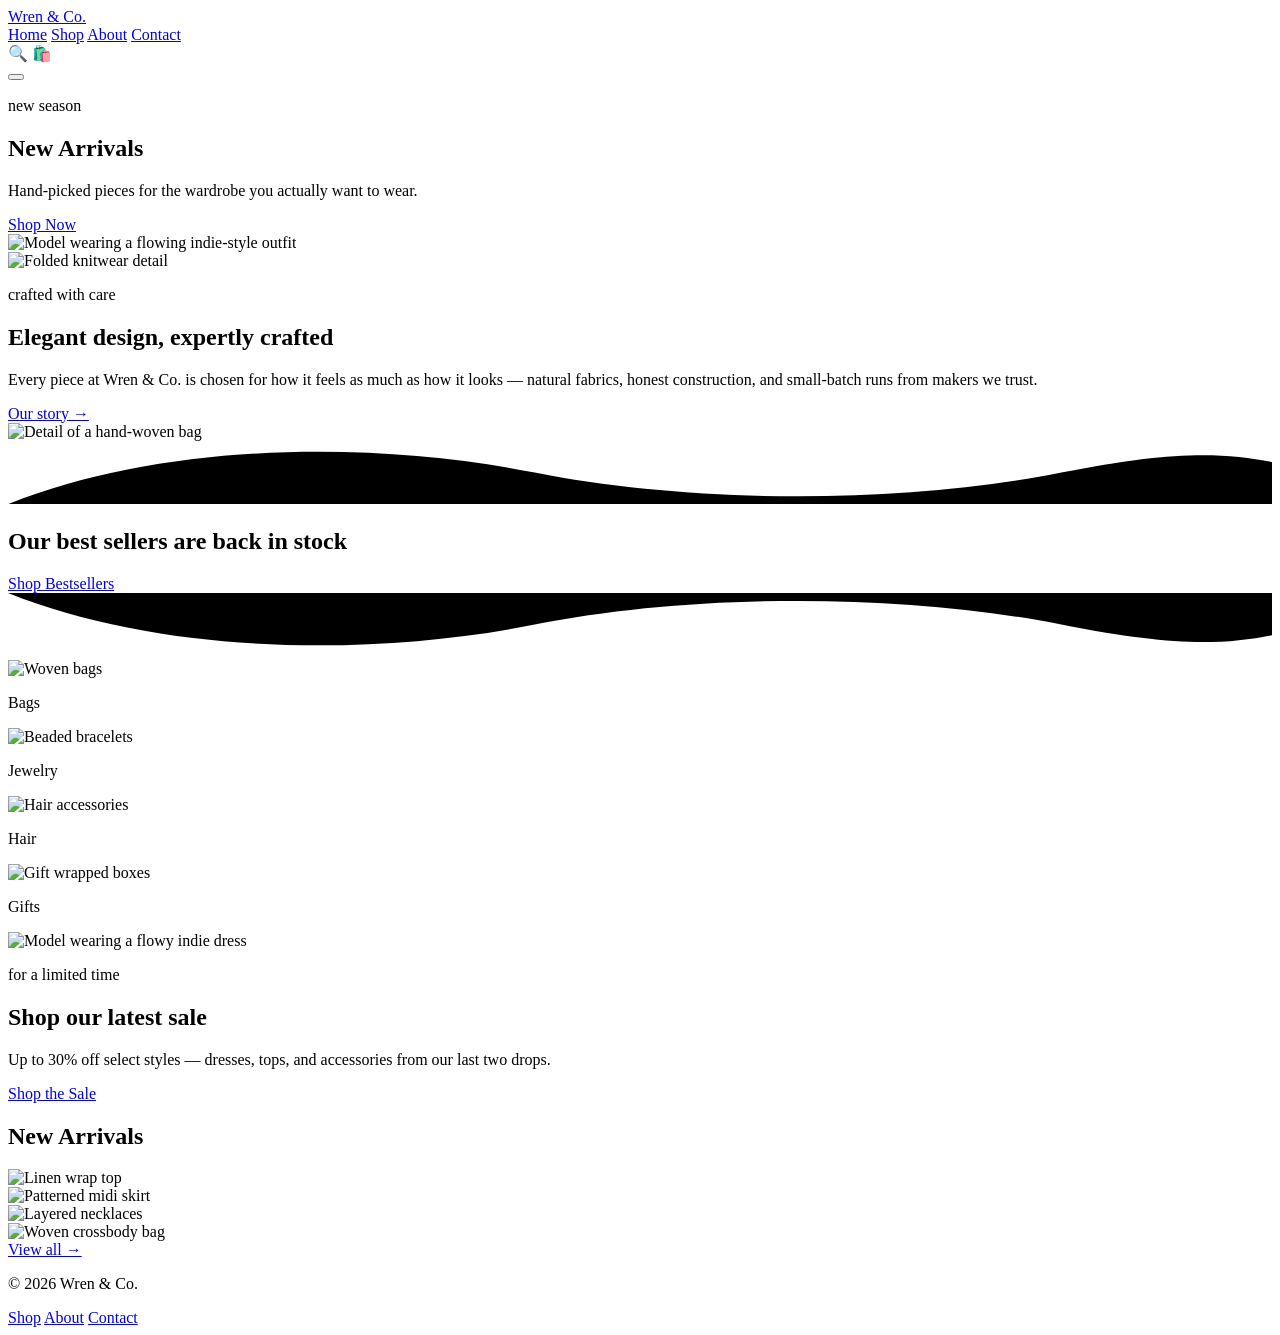
==== index.html @ 14a4e634 "Add initial index.html for Wren & Co. website Initial commit of the index.html file for the Wren & C" ====
<!DOCTYPE html>
<html lang="en">
<head>
<meta charset="UTF-8">
<meta name="viewport" content="width=device-width, initial-scale=1.0">
<title>Wren &amp; Co. — Indie Fashion Boutique</title>
<link rel="preconnect" href="https://fonts.googleapis.com">
<link rel="preconnect" href="https://fonts.gstatic.com" crossorigin>
<link href="https://fonts.googleapis.com/css2?family=Cormorant+Garamond:ital,wght@0,500;0,600;1,500&family=Poppins:wght@400;500;600;700&family=Caveat:wght@500;600&display=swap" rel="stylesheet">
<link rel="stylesheet" href="style.css">
</head>
<body>

<!-- ============ NAV ============ -->
<header class="site-nav">
  <div class="nav-inner">
    <a href="index.html" class="nav-logo">Wren &amp; Co.</a>
    <nav class="nav-links" id="navLinks">
      <a href="index.html" class="is-current">Home</a>
      <a href="shop.html">Shop</a>
      <a href="about.html">About</a>
      <a href="contact.html">Contact</a>
    </nav>
    <div class="nav-icons">
      <span aria-hidden="true">🔍</span>
      <span aria-hidden="true">🛍️</span>
    </div>
    <button class="nav-toggle" id="navToggle" aria-label="Toggle menu" aria-expanded="false">
      <span></span><span></span><span></span>
    </button>
  </div>
</header>

<!-- ============ HERO ============ -->
<section class="hero" id="top">
  <div class="hero-text">
    <p class="script-tag">new season</p>
    <h1>New Arrivals</h1>
    <p class="hero-sub">Hand-picked pieces for the wardrobe you actually want to wear.</p>
    <a href="shop.html" class="btn btn-primary">Shop Now</a>
  </div>
  <div class="hero-photo">
    <img src="https://images.unsplash.com/photo-1490481651871-ab68de25d43d?w=700&q=80" alt="Model wearing a flowing indie-style outfit">
  </div>
</section>

<!-- ============ FEATURE TEXT ============ -->
<section class="feature-text">
  <div class="feature-photo feature-photo-left">
    <img src="https://images.unsplash.com/photo-1445205170230-053b83016050?w=350&q=80" alt="Folded knitwear detail">
  </div>
  <div class="feature-copy">
    <p class="script-tag">crafted with care</p>
    <h2>Elegant design, expertly crafted</h2>
    <p>Every piece at Wren &amp; Co. is chosen for how it feels as much as how it looks — natural fabrics, honest construction, and small-batch runs from makers we trust.</p>
    <a href="about.html" class="link-underline">Our story →</a>
  </div>
  <div class="feature-photo feature-photo-right">
    <img src="https://images.unsplash.com/photo-1483985988355-763728e1935b?w=350&q=80" alt="Detail of a hand-woven bag">
  </div>
</section>

<!-- ============ WAVY BANNER ============ -->
<section class="wavy-banner">
  <svg class="wave wave-top" viewBox="0 0 1200 60" preserveAspectRatio="none" aria-hidden="true">
    <path d="M0,60 C150,0 350,0 500,30 C650,60 850,60 1000,30 C1100,10 1150,10 1200,20 L1200,60 Z" fill="var(--burgundy)"/>
  </svg>
  <div class="wavy-inner">
    <h2>Our best sellers are back in stock</h2>
    <a href="shop.html" class="btn btn-cream">Shop Bestsellers</a>
  </div>
  <svg class="wave wave-bottom" viewBox="0 0 1200 60" preserveAspectRatio="none" aria-hidden="true">
    <path d="M0,0 C150,60 350,60 500,30 C650,0 850,0 1000,30 C1100,50 1150,50 1200,40 L1200,0 Z" fill="var(--burgundy)"/>
  </svg>
</section>

<!-- ============ CATEGORY STRIP ============ -->
<section class="category-strip">
  <div class="category">
    <img src="https://images.unsplash.com/photo-1591561954557-26941169b49e?w=200&q=80" alt="Woven bags">
    <p>Bags</p>
  </div>
  <div class="category">
    <img src="https://images.unsplash.com/photo-1611591437281-460bfbe1220a?w=200&q=80" alt="Beaded bracelets">
    <p>Jewelry</p>
  </div>
  <div class="category">
    <img src="https://images.unsplash.com/photo-1522336572468-97b06e8ef143?w=200&q=80" alt="Hair accessories">
    <p>Hair</p>
  </div>
  <div class="category">
    <img src="https://images.unsplash.com/photo-1607344645866-009c320b63e0?w=200&q=80" alt="Gift wrapped boxes">
    <p>Gifts</p>
  </div>
</section>

<!-- ============ SPLIT SALE ============ -->
<section class="split-sale">
  <div class="split-photo">
    <img src="https://images.unsplash.com/photo-1490114538077-0a7f8cb49891?w=600&q=80" alt="Model wearing a flowy indie dress">
  </div>
  <div class="split-copy">
    <p class="script-tag">for a limited time</p>
    <h2>Shop our latest sale</h2>
    <p>Up to 30% off select styles — dresses, tops, and accessories from our last two drops.</p>
    <a href="shop.html" class="btn btn-primary">Shop the Sale</a>
  </div>
</section>

<!-- ============ NEW ARRIVALS TEASER ============ -->
<section class="arrivals-teaser">
  <h2>New Arrivals</h2>
  <div class="arrivals-grid">
    <div class="arrival-item">
      <img src="https://images.unsplash.com/photo-1434389677669-e08b4cac3105?w=400&q=80" alt="Linen wrap top">
    </div>
    <div class="arrival-item">
      <img src="https://images.unsplash.com/photo-1515372039744-b8f02a3ae446?w=400&q=80" alt="Patterned midi skirt">
    </div>
    <div class="arrival-item">
      <img src="https://images.unsplash.com/photo-1503342217505-b0a15ec3261c?w=400&q=80" alt="Layered necklaces">
    </div>
    <div class="arrival-item">
      <img src="https://images.unsplash.com/photo-1591047139829-d91aecb6caea?w=400&q=80" alt="Woven crossbody bag">
    </div>
  </div>
  <a href="shop.html" class="link-underline arrivals-link">View all →</a>
</section>

<!-- ============ FOOTER ============ -->
<footer class="site-footer">
  <div class="footer-bottom">
    <p>© 2026 Wren &amp; Co.</p>
    <div class="footer-links">
      <a href="shop.html">Shop</a>
      <a href="about.html">About</a>
      <a href="contact.html">Contact</a>
    </div>
  </div>
</footer>

<script src="script.js"></script>
</body>
</html>
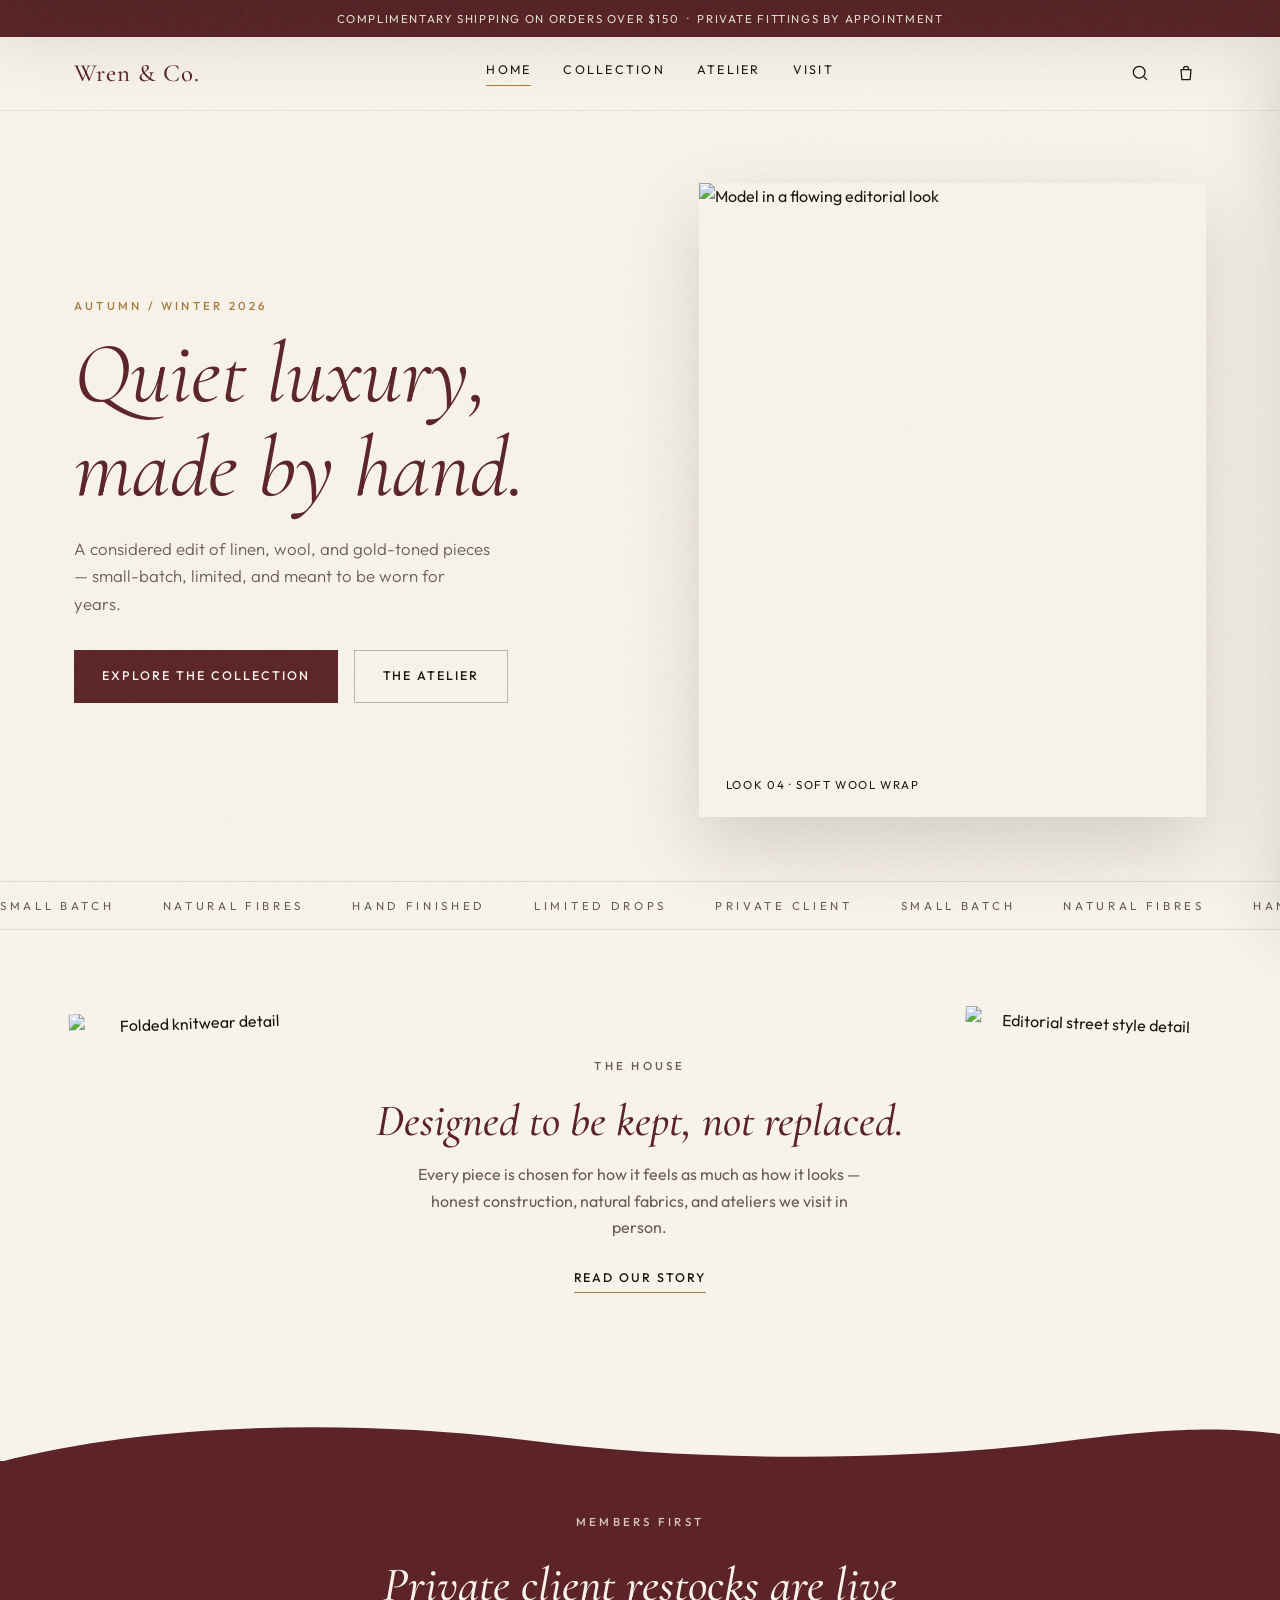
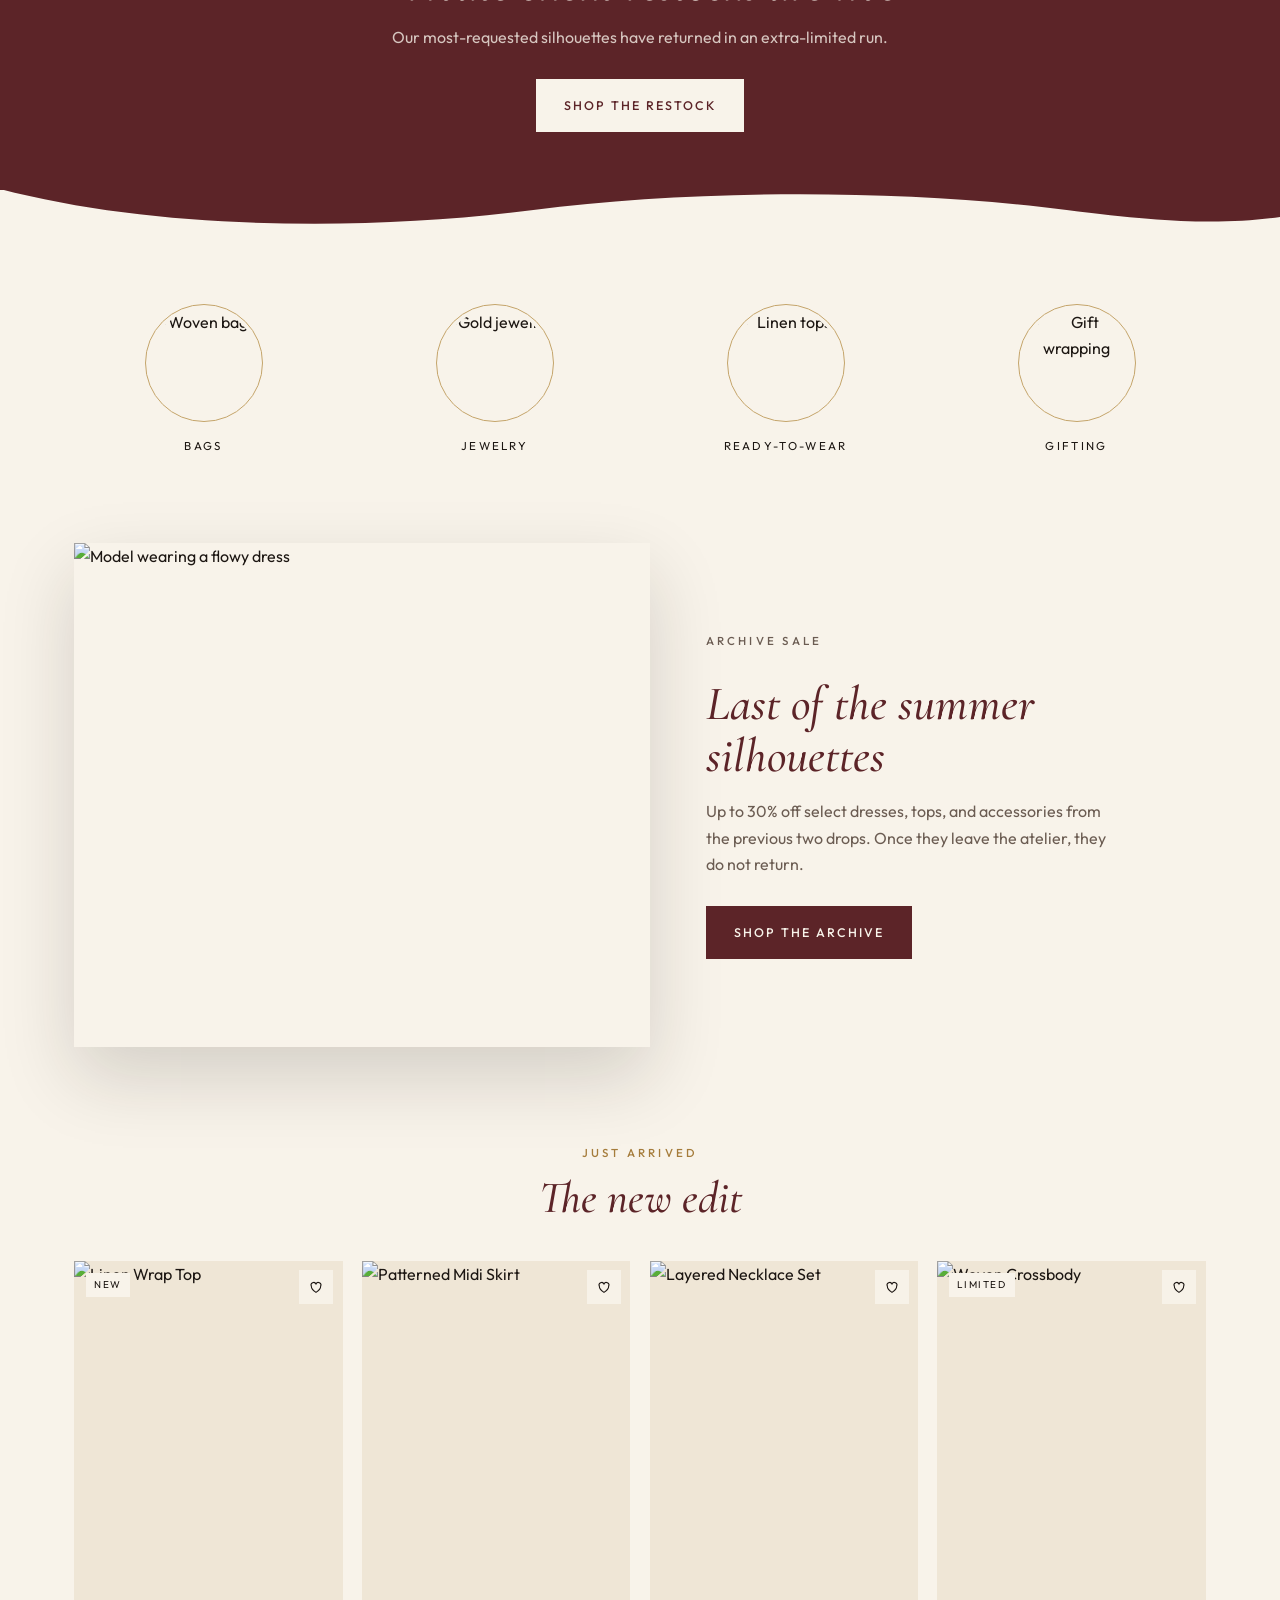
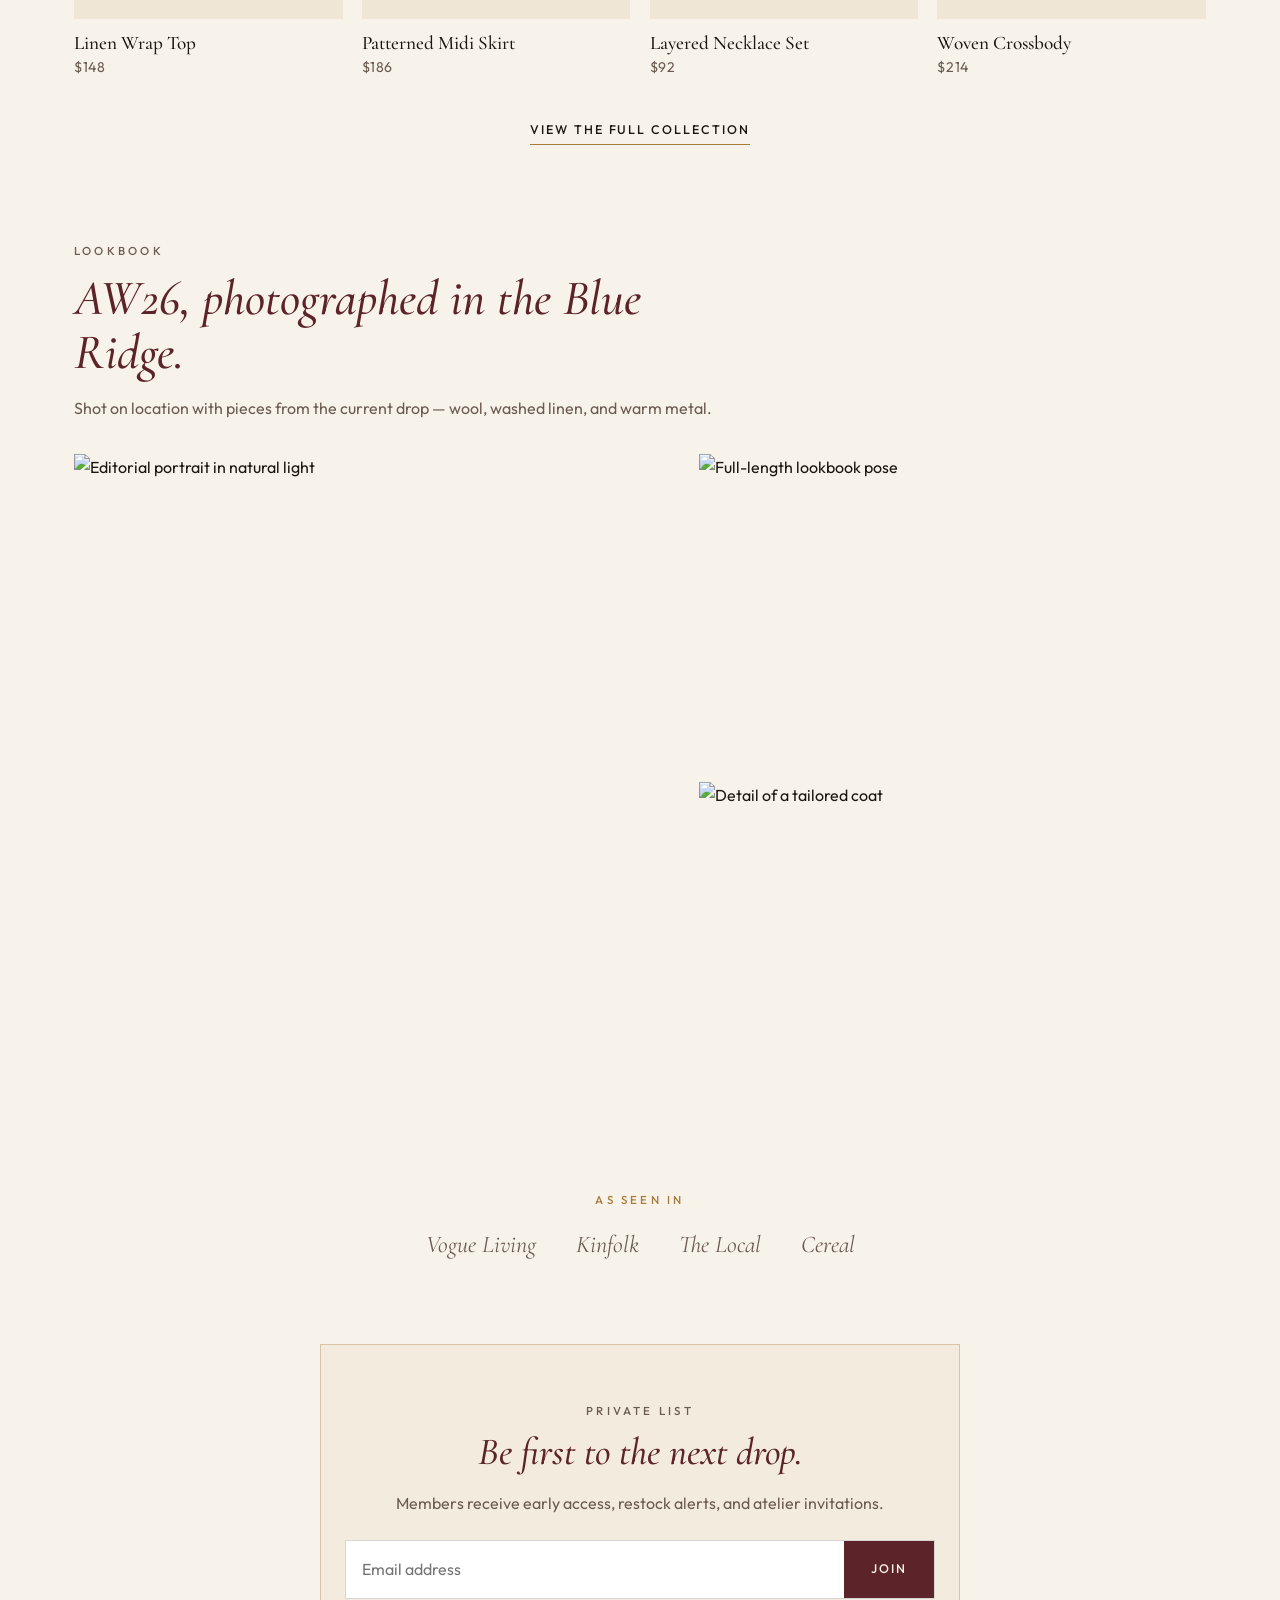
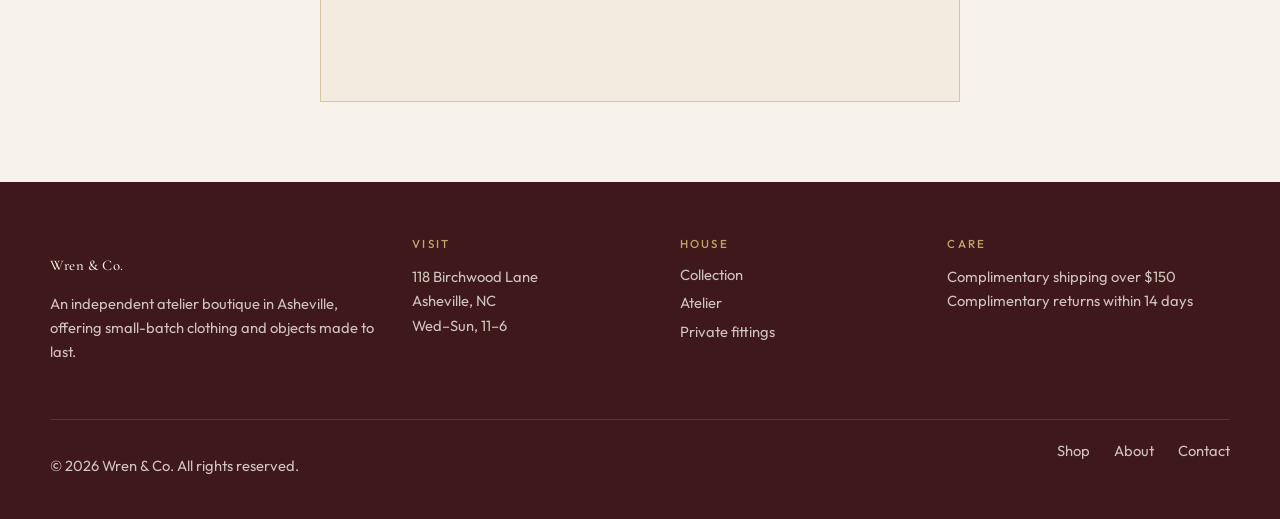
==== commit 9c7dadf4: "Elevate Wren & Co. into a premium atelier boutique experience. Add editorial styling, a working bag " ====
--- a/index.html
+++ b/index.html
@@ -3,27 +3,36 @@
 <head>
 <meta charset="UTF-8">
 <meta name="viewport" content="width=device-width, initial-scale=1.0">
-<title>Wren &amp; Co. — Indie Fashion Boutique</title>
+<title>Wren &amp; Co. — Atelier Boutique</title>
+<meta name="description" content="Wren &amp; Co. is a small-batch atelier boutique in Asheville. Limited drops, natural fabrics, and pieces chosen with intention.">
 <link rel="preconnect" href="https://fonts.googleapis.com">
 <link rel="preconnect" href="https://fonts.gstatic.com" crossorigin>
-<link href="https://fonts.googleapis.com/css2?family=Cormorant+Garamond:ital,wght@0,500;0,600;1,500&family=Poppins:wght@400;500;600;700&family=Caveat:wght@500;600&display=swap" rel="stylesheet">
+<link href="https://fonts.googleapis.com/css2?family=Cormorant+Garamond:ital,wght@0,400;0,500;0,600;0,700;1,400;1,500&family=Outfit:wght@300;400;500;600&display=swap" rel="stylesheet">
 <link rel="stylesheet" href="style.css">
 </head>
 <body>
 
-<!-- ============ NAV ============ -->
+<div class="announce-bar">
+  <p>Complimentary shipping on orders over $150 &nbsp;·&nbsp; Private fittings by appointment</p>
+</div>
+
 <header class="site-nav">
   <div class="nav-inner">
     <a href="index.html" class="nav-logo">Wren &amp; Co.</a>
     <nav class="nav-links" id="navLinks">
       <a href="index.html" class="is-current">Home</a>
-      <a href="shop.html">Shop</a>
-      <a href="about.html">About</a>
-      <a href="contact.html">Contact</a>
+      <a href="shop.html">Collection</a>
+      <a href="about.html">Atelier</a>
+      <a href="contact.html">Visit</a>
     </nav>
     <div class="nav-icons">
-      <span aria-hidden="true">🔍</span>
-      <span aria-hidden="true">🛍️</span>
+      <button class="icon-btn" data-open-search type="button" aria-label="Search the collection">
+        <svg viewBox="0 0 24 24" aria-hidden="true"><circle cx="11" cy="11" r="7"/><path d="M20 20l-3.2-3.2"/></svg>
+      </button>
+      <button class="icon-btn" data-open-cart type="button" aria-label="Open bag">
+        <svg viewBox="0 0 24 24" aria-hidden="true"><path d="M6 8h12l-1 12H7L6 8z"/><path d="M9 8V7a3 3 0 0 1 6 0v1"/></svg>
+        <span class="bag-count" data-bag-count hidden>0</span>
+      </button>
     </div>
     <button class="nav-toggle" id="navToggle" aria-label="Toggle menu" aria-expanded="false">
       <span></span><span></span><span></span>
@@ -31,106 +40,163 @@
   </div>
 </header>
 
-<!-- ============ HERO ============ -->
 <section class="hero" id="top">
   <div class="hero-text">
-    <p class="script-tag">new season</p>
-    <h1>New Arrivals</h1>
-    <p class="hero-sub">Hand-picked pieces for the wardrobe you actually want to wear.</p>
-    <a href="shop.html" class="btn btn-primary">Shop Now</a>
+    <p class="eyebrow">Autumn / Winter 2026</p>
+    <h1>Quiet luxury,<br>made by hand.</h1>
+    <p class="hero-sub">A considered edit of linen, wool, and gold-toned pieces — small-batch, limited, and meant to be worn for years.</p>
+    <div class="hero-actions">
+      <a href="shop.html" class="btn btn-primary">Explore the collection</a>
+      <a href="about.html" class="btn btn-ghost">The atelier</a>
+    </div>
   </div>
   <div class="hero-photo">
-    <img src="https://images.unsplash.com/photo-1490481651871-ab68de25d43d?w=700&q=80" alt="Model wearing a flowing indie-style outfit">
-  </div>
-</section>
-
-<!-- ============ FEATURE TEXT ============ -->
+    <img src="https://images.unsplash.com/photo-1490481651871-ab68de25d43d?w=900&q=80" alt="Model in a flowing editorial look">
+    <p class="hero-caption">Look 04 · Soft wool wrap</p>
+  </div>
+</section>
+
+<div class="marquee" aria-hidden="true">
+  <div class="marquee-track">
+    <span>Small Batch</span><span>Natural Fibres</span><span>Hand Finished</span><span>Limited Drops</span><span>Private Client</span>
+    <span>Small Batch</span><span>Natural Fibres</span><span>Hand Finished</span><span>Limited Drops</span><span>Private Client</span>
+  </div>
+</div>
+
 <section class="feature-text">
   <div class="feature-photo feature-photo-left">
-    <img src="https://images.unsplash.com/photo-1445205170230-053b83016050?w=350&q=80" alt="Folded knitwear detail">
+    <img src="https://images.unsplash.com/photo-1445205170230-053b83016050?w=500&q=80" alt="Folded knitwear detail">
   </div>
   <div class="feature-copy">
-    <p class="script-tag">crafted with care</p>
-    <h2>Elegant design, expertly crafted</h2>
-    <p>Every piece at Wren &amp; Co. is chosen for how it feels as much as how it looks — natural fabrics, honest construction, and small-batch runs from makers we trust.</p>
-    <a href="about.html" class="link-underline">Our story →</a>
+    <p class="eyebrow">The house</p>
+    <h2>Designed to be kept, not replaced.</h2>
+    <p>Every piece is chosen for how it feels as much as how it looks — honest construction, natural fabrics, and ateliers we visit in person.</p>
+    <a href="about.html" class="link-underline">Read our story</a>
   </div>
   <div class="feature-photo feature-photo-right">
-    <img src="https://images.unsplash.com/photo-1483985988355-763728e1935b?w=350&q=80" alt="Detail of a hand-woven bag">
-  </div>
-</section>
-
-<!-- ============ WAVY BANNER ============ -->
+    <img src="https://images.unsplash.com/photo-1483985988355-763728e1935b?w=500&q=80" alt="Editorial street style detail">
+  </div>
+</section>
+
 <section class="wavy-banner">
   <svg class="wave wave-top" viewBox="0 0 1200 60" preserveAspectRatio="none" aria-hidden="true">
-    <path d="M0,60 C150,0 350,0 500,30 C650,60 850,60 1000,30 C1100,10 1150,10 1200,20 L1200,60 Z" fill="var(--burgundy)"/>
+    <path d="M0,60 C150,0 350,0 500,30 C650,60 850,60 1000,30 C1100,10 1150,10 1200,20 L1200,60 Z" fill="currentColor"/>
   </svg>
   <div class="wavy-inner">
-    <h2>Our best sellers are back in stock</h2>
-    <a href="shop.html" class="btn btn-cream">Shop Bestsellers</a>
+    <p class="eyebrow eyebrow-light">Members first</p>
+    <h2>Private client restocks are live</h2>
+    <p>Our most-requested silhouettes have returned in an extra-limited run.</p>
+    <a href="shop.html" class="btn btn-cream">Shop the restock</a>
   </div>
   <svg class="wave wave-bottom" viewBox="0 0 1200 60" preserveAspectRatio="none" aria-hidden="true">
-    <path d="M0,0 C150,60 350,60 500,30 C650,0 850,0 1000,30 C1100,50 1150,50 1200,40 L1200,0 Z" fill="var(--burgundy)"/>
+    <path d="M0,0 C150,60 350,60 500,30 C650,0 850,0 1000,30 C1100,50 1150,50 1200,40 L1200,0 Z" fill="currentColor"/>
   </svg>
 </section>
 
-<!-- ============ CATEGORY STRIP ============ -->
 <section class="category-strip">
-  <div class="category">
-    <img src="https://images.unsplash.com/photo-1591561954557-26941169b49e?w=200&q=80" alt="Woven bags">
+  <a class="category" href="shop.html?filter=bags">
+    <img src="https://images.unsplash.com/photo-1591561954557-26941169b49e?w=280&q=80" alt="Woven bags">
     <p>Bags</p>
-  </div>
-  <div class="category">
-    <img src="https://images.unsplash.com/photo-1611591437281-460bfbe1220a?w=200&q=80" alt="Beaded bracelets">
+  </a>
+  <a class="category" href="shop.html?filter=accessories">
+    <img src="https://images.unsplash.com/photo-1611591437281-460bfbe1220a?w=280&q=80" alt="Gold jewelry">
     <p>Jewelry</p>
-  </div>
-  <div class="category">
-    <img src="https://images.unsplash.com/photo-1522336572468-97b06e8ef143?w=200&q=80" alt="Hair accessories">
-    <p>Hair</p>
-  </div>
-  <div class="category">
-    <img src="https://images.unsplash.com/photo-1607344645866-009c320b63e0?w=200&q=80" alt="Gift wrapped boxes">
-    <p>Gifts</p>
-  </div>
-</section>
-
-<!-- ============ SPLIT SALE ============ -->
+  </a>
+  <a class="category" href="shop.html?filter=tops">
+    <img src="https://images.unsplash.com/photo-1434389677669-e08b4cac3105?w=280&q=80" alt="Linen tops">
+    <p>Ready-to-wear</p>
+  </a>
+  <a class="category" href="shop.html?filter=accessories">
+    <img src="https://images.unsplash.com/photo-1549465220-1a8b9238cd48?w=280&q=80" alt="Gift wrapping">
+    <p>Gifting</p>
+  </a>
+</section>
+
 <section class="split-sale">
   <div class="split-photo">
-    <img src="https://images.unsplash.com/photo-1490114538077-0a7f8cb49891?w=600&q=80" alt="Model wearing a flowy indie dress">
+    <img src="https://images.unsplash.com/photo-1490114538077-0a7f8cb49891?w=900&q=80" alt="Model wearing a flowy dress">
   </div>
   <div class="split-copy">
-    <p class="script-tag">for a limited time</p>
-    <h2>Shop our latest sale</h2>
-    <p>Up to 30% off select styles — dresses, tops, and accessories from our last two drops.</p>
-    <a href="shop.html" class="btn btn-primary">Shop the Sale</a>
-  </div>
-</section>
-
-<!-- ============ NEW ARRIVALS TEASER ============ -->
+    <p class="eyebrow">Archive sale</p>
+    <h2>Last of the summer silhouettes</h2>
+    <p>Up to 30% off select dresses, tops, and accessories from the previous two drops. Once they leave the atelier, they do not return.</p>
+    <a href="shop.html" class="btn btn-primary">Shop the archive</a>
+  </div>
+</section>
+
 <section class="arrivals-teaser">
-  <h2>New Arrivals</h2>
-  <div class="arrivals-grid">
-    <div class="arrival-item">
-      <img src="https://images.unsplash.com/photo-1434389677669-e08b4cac3105?w=400&q=80" alt="Linen wrap top">
-    </div>
-    <div class="arrival-item">
-      <img src="https://images.unsplash.com/photo-1515372039744-b8f02a3ae446?w=400&q=80" alt="Patterned midi skirt">
-    </div>
-    <div class="arrival-item">
-      <img src="https://images.unsplash.com/photo-1503342217505-b0a15ec3261c?w=400&q=80" alt="Layered necklaces">
-    </div>
-    <div class="arrival-item">
-      <img src="https://images.unsplash.com/photo-1591047139829-d91aecb6caea?w=400&q=80" alt="Woven crossbody bag">
-    </div>
-  </div>
-  <a href="shop.html" class="link-underline arrivals-link">View all →</a>
-</section>
-
-<!-- ============ FOOTER ============ -->
+  <div class="section-head">
+    <p class="eyebrow">Just arrived</p>
+    <h2>The new edit</h2>
+  </div>
+  <div class="product-grid arrivals-grid" data-product-grid="home"></div>
+  <a href="shop.html" class="link-underline arrivals-link">View the full collection</a>
+</section>
+
+<section class="lookbook">
+  <div class="lookbook-copy">
+    <p class="eyebrow">Lookbook</p>
+    <h2>AW26, photographed in the Blue Ridge.</h2>
+    <p>Shot on location with pieces from the current drop — wool, washed linen, and warm metal.</p>
+  </div>
+  <div class="lookbook-grid">
+    <figure class="look-tall">
+      <img src="https://images.unsplash.com/photo-1469334031218-e382a71b716b?w=700&q=80" alt="Editorial portrait in natural light">
+    </figure>
+    <figure>
+      <img src="https://images.unsplash.com/photo-1515886657613-9f3515b0c78f?w=600&q=80" alt="Full-length lookbook pose">
+    </figure>
+    <figure>
+      <img src="https://images.unsplash.com/photo-1485968579580-b6d095142e6e?w=600&q=80" alt="Detail of a tailored coat">
+    </figure>
+  </div>
+</section>
+
+<section class="press-strip">
+  <p class="eyebrow">As seen in</p>
+  <ul>
+    <li>Vogue Living</li>
+    <li>Kinfolk</li>
+    <li>The Local</li>
+    <li>Cereal</li>
+  </ul>
+</section>
+
+<section class="newsletter">
+  <p class="eyebrow">Private list</p>
+  <h2>Be first to the next drop.</h2>
+  <p>Members receive early access, restock alerts, and atelier invitations.</p>
+  <form class="newsletter-form" id="newsletterForm">
+    <label class="sr-only" for="newsletterEmail">Email</label>
+    <input id="newsletterEmail" type="email" name="email" placeholder="Email address" required>
+    <button type="submit" class="btn btn-primary">Join</button>
+  </form>
+  <p class="form-note" id="newsletterNote" aria-live="polite"></p>
+</section>
+
 <footer class="site-footer">
+  <div class="footer-grid">
+    <div>
+      <p class="nav-logo">Wren &amp; Co.</p>
+      <p>An independent atelier boutique in Asheville, offering small-batch clothing and objects made to last.</p>
+    </div>
+    <div>
+      <h3>Visit</h3>
+      <p>118 Birchwood Lane<br>Asheville, NC<br>Wed–Sun, 11–6</p>
+    </div>
+    <div>
+      <h3>House</h3>
+      <a href="shop.html">Collection</a>
+      <a href="about.html">Atelier</a>
+      <a href="contact.html">Private fittings</a>
+    </div>
+    <div>
+      <h3>Care</h3>
+      <p>Complimentary shipping over $150<br>Complimentary returns within 14 days</p>
+    </div>
+  </div>
   <div class="footer-bottom">
-    <p>© 2026 Wren &amp; Co.</p>
+    <p>© 2026 Wren &amp; Co. All rights reserved.</p>
     <div class="footer-links">
       <a href="shop.html">Shop</a>
       <a href="about.html">About</a>
--- a/style.css
+++ b/style.css
@@ -0,0 +1,839 @@
+/* ===========================================
+   TOKENS
+   =========================================== */
+:root{
+  --ivory: #F8F3EA;
+  --cream: #F3EBDD;
+  --paper: #EFE6D6;
+  --ink: #1C1612;
+  --muted: #6B5C52;
+  --gold: #A57C3B;
+  --gold-soft: #C4A46A;
+  --copper: #8E4636;
+  --blush: #E8C9BC;
+  --burgundy: #5C2428;
+  --wine: #3E181B;
+
+  --font-display: "Cormorant Garamond", serif;
+  --font-body: "Outfit", sans-serif;
+
+  --container: 1180px;
+  --shadow: 0 30px 70px rgba(28,22,18,.16);
+  --ease: cubic-bezier(.22,1,.36,1);
+}
+
+*,*::before,*::after{ box-sizing: border-box; }
+html{ scroll-behavior: smooth; }
+@media (prefers-reduced-motion: reduce){
+  html{ scroll-behavior: auto; }
+  *{ animation-duration: .01ms !important; transition-duration: .01ms !important; }
+}
+
+body{
+  margin:0;
+  font-family: var(--font-body);
+  background: var(--ivory);
+  color: var(--ink);
+  line-height: 1.65;
+  font-weight: 400;
+  -webkit-font-smoothing: antialiased;
+}
+body::before{
+  content:"";
+  pointer-events:none;
+  position:fixed;
+  inset:0;
+  z-index:400;
+  opacity:.035;
+  background-image: url("data:image/svg+xml,%3Csvg viewBox='0 0 180 180' xmlns='http://www.w3.org/2000/svg'%3E%3Cfilter id='n'%3E%3CfeTurbulence type='fractalNoise' baseFrequency='.85' numOctaves='4' stitchTiles='stitch'/%3E%3C/filter%3E%3Crect width='100%25' height='100%25' filter='url(%23n)'/%3E%3C/svg%3E");
+}
+
+h1,h2,h3{ font-family: var(--font-display); margin:0; line-height:1.08; font-weight:500; }
+a{ color:inherit; text-decoration:none; }
+img{ max-width:100%; display:block; }
+button, input, textarea, select{ font: inherit; color: inherit; }
+:focus-visible{ outline: 2px solid var(--gold); outline-offset: 3px; }
+
+.sr-only{
+  position:absolute; width:1px; height:1px; padding:0; margin:-1px;
+  overflow:hidden; clip:rect(0,0,0,0); border:0;
+}
+
+.eyebrow{
+  margin: 0 0 .75rem;
+  font-size: .72rem;
+  letter-spacing: .28em;
+  text-transform: uppercase;
+  color: var(--gold);
+  font-weight: 500;
+}
+.eyebrow-light{ color: var(--gold-soft); }
+
+.btn{
+  display:inline-flex;
+  align-items:center;
+  justify-content:center;
+  padding: .95rem 1.7rem;
+  border-radius: 0;
+  font-weight: 500;
+  font-size: .78rem;
+  letter-spacing: .16em;
+  text-transform: uppercase;
+  border: 1px solid transparent;
+  cursor: pointer;
+  transition: transform .3s var(--ease), background .3s ease, color .3s ease, border-color .3s ease;
+}
+.btn:hover{ transform: translateY(-2px); }
+.btn-primary{ background: var(--burgundy); color: var(--ivory); }
+.btn-primary:hover{ background: var(--wine); }
+.btn-cream{ background: var(--ivory); color: var(--burgundy); }
+.btn-ghost{
+  background: transparent;
+  color: var(--ink);
+  border-color: rgba(28,22,18,.28);
+}
+.btn-ghost:hover{ border-color: var(--ink); }
+
+.link-underline{
+  display:inline-block;
+  font-size: .78rem;
+  letter-spacing: .16em;
+  text-transform: uppercase;
+  font-weight: 500;
+  color: var(--ink);
+  border-bottom: 1px solid var(--gold);
+  padding-bottom: 4px;
+}
+
+/* ===========================================
+   ANNOUNCE + NAV
+   =========================================== */
+.announce-bar{
+  background: var(--burgundy);
+  color: var(--ivory);
+  text-align:center;
+  padding: .55rem 1rem;
+  font-size: .72rem;
+  letter-spacing: .14em;
+  text-transform: uppercase;
+}
+.announce-bar p{ margin:0; }
+
+.site-nav{
+  background: rgba(248,243,234,.92);
+  backdrop-filter: blur(16px);
+  border-bottom: 1px solid rgba(28,22,18,.08);
+  position: sticky;
+  top: 0;
+  z-index: 100;
+}
+.nav-inner{
+  max-width: var(--container);
+  margin: 0 auto;
+  display:flex;
+  align-items:center;
+  justify-content:space-between;
+  padding: 1rem 1.5rem;
+  gap: 2rem;
+}
+.nav-logo{
+  font-family: var(--font-display);
+  font-weight: 500;
+  font-size: 1.55rem;
+  letter-spacing: .04em;
+  color: var(--burgundy);
+}
+.nav-links{ display:flex; gap: 2rem; flex: 1; justify-content: center; }
+.nav-links a{
+  font-size: .78rem;
+  letter-spacing: .18em;
+  text-transform: uppercase;
+  font-weight: 400;
+  padding-bottom: 4px;
+  border-bottom: 1px solid transparent;
+}
+.nav-links a.is-current{ border-bottom-color: var(--gold); }
+.nav-icons{ display:flex; gap: .35rem; align-items:center; }
+.icon-btn{
+  position:relative;
+  width: 40px; height: 40px;
+  display:grid; place-items:center;
+  background: none; border: none; cursor: pointer;
+}
+.icon-btn svg{
+  width: 20px; height: 20px;
+  fill: none; stroke: currentColor; stroke-width: 1.5;
+  stroke-linecap: round; stroke-linejoin: round;
+}
+.bag-count{
+  position:absolute;
+  top: 4px; right: 2px;
+  min-width: 16px; height: 16px;
+  padding: 0 4px;
+  border-radius: 999px;
+  background: var(--burgundy);
+  color: #fff;
+  font-size: .62rem;
+  line-height: 16px;
+}
+.nav-toggle{ display:none; flex-direction:column; gap:5px; background:none; border:none; cursor:pointer; padding:.5rem; }
+.nav-toggle span{ width:22px; height:1.5px; background: var(--ink); }
+
+/* ===========================================
+   HERO
+   =========================================== */
+.hero{
+  max-width: var(--container);
+  margin: 0 auto;
+  padding: 4.5rem 1.5rem 4rem;
+  display:grid;
+  grid-template-columns: 1.05fr .95fr;
+  gap: 4rem;
+  align-items:center;
+}
+.hero-text h1{
+  font-size: clamp(3.2rem, 7vw, 5.4rem);
+  color: var(--burgundy);
+  font-style: italic;
+  font-weight: 400;
+}
+.hero-sub{ margin: 1.3rem 0 2rem; max-width: 38ch; color: var(--muted); font-size: 1.05rem; font-weight: 300; }
+.hero-actions{ display:flex; gap: 1rem; flex-wrap: wrap; }
+.hero-photo{ position: relative; }
+.hero-photo img{
+  width: 100%;
+  aspect-ratio: 4/5;
+  object-fit: cover;
+  box-shadow: var(--shadow);
+}
+.hero-caption{
+  position:absolute;
+  left: 1rem; bottom: 1rem;
+  margin:0;
+  padding: .4rem .7rem;
+  background: rgba(248,243,234,.88);
+  font-size: .72rem;
+  letter-spacing: .14em;
+  text-transform: uppercase;
+}
+
+/* ===========================================
+   MARQUEE
+   =========================================== */
+.marquee{
+  border-block: 1px solid rgba(28,22,18,.1);
+  overflow: hidden;
+  padding: .9rem 0;
+}
+.marquee-track{
+  display:flex;
+  gap: 3rem;
+  width: max-content;
+  animation: marquee 28s linear infinite;
+  font-size: .72rem;
+  letter-spacing: .32em;
+  text-transform: uppercase;
+  color: var(--muted);
+}
+@keyframes marquee{
+  from{ transform: translateX(0); }
+  to{ transform: translateX(-50%); }
+}
+
+/* ===========================================
+   FEATURE TEXT
+   =========================================== */
+.feature-text{
+  max-width: var(--container);
+  margin: 0 auto;
+  padding: 5rem 1.5rem;
+  display:grid;
+  grid-template-columns: .7fr 1.6fr .7fr;
+  gap: 2.4rem;
+  align-items:center;
+  text-align:center;
+}
+.feature-photo img{ aspect-ratio: 3/4; object-fit:cover; }
+.feature-photo-left{ transform: rotate(-2deg); }
+.feature-photo-right{ transform: rotate(2deg); }
+.feature-copy h2{ font-size: clamp(2rem, 4vw, 2.8rem); margin: 0 0 1rem; color: var(--burgundy); font-style: italic; }
+.feature-copy p{ max-width: 42ch; margin: 0 auto 1.4rem; color: var(--muted); }
+
+/* ===========================================
+   WAVY BANNER
+   =========================================== */
+.wavy-banner{ position: relative; color: var(--burgundy); }
+.wave{ display:block; width:100%; height: 42px; }
+.wave-top{ transform: translateY(1px); }
+.wave-bottom{ transform: translateY(-1px); }
+.wavy-inner{
+  background: var(--burgundy);
+  text-align:center;
+  padding: 3.2rem 1.5rem 3.6rem;
+}
+.wavy-inner h2{
+  color: var(--ivory);
+  font-size: clamp(1.8rem, 4vw, 3rem);
+  font-style: italic;
+  margin-bottom: .8rem;
+}
+.wavy-inner p{ color: rgba(248,243,234,.78); max-width: 46ch; margin: 0 auto 1.8rem; }
+
+/* ===========================================
+   CATEGORY STRIP
+   =========================================== */
+.category-strip{
+  max-width: var(--container);
+  margin: 0 auto;
+  padding: 4.5rem 1.5rem;
+  display:grid;
+  grid-template-columns: repeat(4, 1fr);
+  gap: 2rem;
+  text-align:center;
+}
+.category img{
+  width: 118px; height: 118px;
+  border-radius: 50%;
+  object-fit: cover;
+  margin: 0 auto .9rem;
+  border: 1px solid var(--gold-soft);
+  padding: 4px;
+  transition: transform .4s var(--ease);
+}
+.category:hover img{ transform: scale(1.04); }
+.category p{
+  font-size: .72rem;
+  letter-spacing: .2em;
+  text-transform: uppercase;
+  margin:0;
+}
+
+/* ===========================================
+   SPLIT SALE
+   =========================================== */
+.split-sale{
+  max-width: var(--container);
+  margin: 0 auto;
+  padding: 1rem 1.5rem 5rem;
+  display:grid;
+  grid-template-columns: 1.15fr 1fr;
+  gap: 3.5rem;
+  align-items:center;
+}
+.split-photo img{ aspect-ratio: 4/3.5; object-fit:cover; box-shadow: var(--shadow); }
+.split-copy h2{ font-size: clamp(2rem, 4vw, 3rem); margin: 0 0 1rem; color: var(--burgundy); font-style: italic; }
+.split-copy p{ max-width: 38ch; margin: 0 0 1.8rem; color: var(--muted); }
+
+/* ===========================================
+   ARRIVALS / LOOKBOOK
+   =========================================== */
+.arrivals-teaser, .lookbook{
+  max-width: var(--container);
+  margin: 0 auto;
+  padding: 1rem 1.5rem 5rem;
+}
+.section-head{ text-align:center; margin-bottom: 2.4rem; }
+.section-head h2, .arrivals-teaser > h2{
+  font-size: clamp(2rem, 4vw, 2.8rem);
+  color: var(--burgundy);
+  font-style: italic;
+}
+.arrivals-grid{ margin-bottom: 2rem; }
+.arrivals-teaser{ text-align:center; }
+.arrivals-link{ margin-top: .5rem; }
+
+.lookbook-copy{ max-width: 42rem; margin-bottom: 2rem; }
+.lookbook-copy h2{ font-size: clamp(2rem, 4vw, 3.1rem); color: var(--burgundy); font-style: italic; }
+.lookbook-copy p{ color: var(--muted); }
+.lookbook-grid{
+  display:grid;
+  grid-template-columns: 1.2fr 1fr;
+  grid-template-rows: 1fr 1fr;
+  gap: 1rem;
+  min-height: 640px;
+}
+.lookbook-grid figure{ margin:0; overflow:hidden; }
+.lookbook-grid img{ width:100%; height:100%; object-fit:cover; transition: transform .8s var(--ease); }
+.lookbook-grid figure:hover img{ transform: scale(1.04); }
+.look-tall{ grid-row: 1 / span 2; }
+
+.press-strip{
+  text-align:center;
+  padding: 1rem 1.5rem 5rem;
+}
+.press-strip ul{
+  list-style:none;
+  display:flex;
+  justify-content:center;
+  flex-wrap:wrap;
+  gap: 2.5rem;
+  padding:0;
+  margin: 1rem 0 0;
+  font-family: var(--font-display);
+  font-style: italic;
+  font-size: 1.5rem;
+  color: var(--muted);
+}
+
+.newsletter{
+  max-width: 640px;
+  margin: 0 auto 5rem;
+  padding: 3.5rem 1.5rem;
+  text-align:center;
+  border: 1px solid rgba(165,124,59,.35);
+  background: var(--cream);
+}
+.newsletter h2{ font-size: 2.4rem; font-style: italic; color: var(--burgundy); }
+.newsletter p{ color: var(--muted); }
+.newsletter-form{
+  display:flex;
+  gap: 0;
+  margin-top: 1.5rem;
+  border: 1px solid rgba(28,22,18,.18);
+  background: #fff;
+}
+.newsletter-form input{
+  flex:1;
+  border:0;
+  padding: .95rem 1rem;
+  background: transparent;
+}
+.newsletter-form .btn{ border:0; }
+
+/* ===========================================
+   PAGE BANNER
+   =========================================== */
+.page-banner{
+  background:
+    linear-gradient(180deg, rgba(28,22,18,.28), rgba(28,22,18,.12)),
+    url("https://images.unsplash.com/photo-1441986300917-64674bd600d8?w=1600&q=80") center/cover;
+  text-align:center;
+  padding: 6.5rem 1.5rem 5rem;
+  color: var(--ivory);
+}
+.page-banner .eyebrow{ color: var(--gold-soft); }
+.page-banner h1{ font-size: clamp(2.8rem, 7vw, 4.6rem); font-style: italic; color: var(--ivory); }
+.page-banner p:last-child{ margin: 1rem auto 0; max-width: 42ch; color: rgba(248,243,234,.85); }
+
+/* ===========================================
+   SHOP
+   =========================================== */
+.shop-page{
+  max-width: var(--container);
+  margin: 0 auto;
+  padding: 3.5rem 1.5rem 5rem;
+}
+.filter-row{
+  display:flex;
+  justify-content:center;
+  gap: .7rem;
+  margin-bottom: 1.2rem;
+  flex-wrap: wrap;
+}
+.filter-btn{
+  background: transparent;
+  border: 1px solid rgba(28,22,18,.22);
+  padding: .55rem 1.2rem;
+  letter-spacing: .14em;
+  text-transform: uppercase;
+  font-size: .72rem;
+  cursor: pointer;
+  transition: background .25s ease, color .25s ease, border-color .25s ease;
+}
+.filter-btn:hover{ border-color: var(--ink); }
+.filter-btn.active{ background: var(--burgundy); color: var(--ivory); border-color: var(--burgundy); }
+.shop-meta{
+  text-align:center;
+  font-size: .78rem;
+  letter-spacing: .16em;
+  text-transform: uppercase;
+  color: var(--muted);
+  margin: 0 0 2.2rem;
+}
+
+.product-grid{
+  display:grid;
+  grid-template-columns: repeat(4, 1fr);
+  gap: 1.6rem 1.2rem;
+  text-align: left;
+}
+.product-card.hidden{ display:none; }
+.product-photo{
+  position: relative;
+  overflow:hidden;
+  aspect-ratio: 3/4;
+  margin-bottom: .9rem;
+  background: var(--paper);
+}
+.product-photo img{ width:100%; height:100%; object-fit:cover; transition: transform .6s var(--ease); }
+.product-card:hover .product-photo img{ transform: scale(1.05); }
+.product-badge{
+  position:absolute;
+  top: .75rem; left: .75rem;
+  background: var(--ivory);
+  padding: .25rem .5rem;
+  font-size: .62rem;
+  letter-spacing: .16em;
+  text-transform: uppercase;
+}
+.wish-btn{
+  position:absolute;
+  top: .6rem; right: .6rem;
+  width: 34px; height: 34px;
+  border:0;
+  background: rgba(248,243,234,.9);
+  cursor:pointer;
+  display:grid; place-items:center;
+}
+.wish-btn svg{ width:16px; height:16px; fill:none; stroke: currentColor; stroke-width:1.6; }
+.wish-btn.is-on svg{ fill: var(--burgundy); stroke: var(--burgundy); }
+.product-actions{
+  position:absolute;
+  left: .7rem; right: .7rem; bottom: .7rem;
+  display:flex;
+  gap: .4rem;
+  opacity: 0;
+  transform: translateY(8px);
+  transition: opacity .3s ease, transform .3s var(--ease);
+}
+.product-card:hover .product-actions,
+.product-card:focus-within .product-actions{ opacity:1; transform:none; }
+.product-actions .btn{ flex:1; padding: .7rem .4rem; font-size: .64rem; background: var(--ivory); color: var(--ink); }
+.product-card h3{ font-size: 1.2rem; margin-bottom: .15rem; }
+.price{ font-size: .88rem; letter-spacing: .04em; color: var(--muted); margin:0; }
+.compare{ text-decoration: line-through; margin-right: .4rem; opacity: .55; }
+
+/* ===========================================
+   ABOUT / CONTACT
+   =========================================== */
+.about-story{
+  max-width: var(--container);
+  margin: 0 auto;
+  padding: 5rem 1.5rem;
+  display:grid;
+  grid-template-columns: 1fr 1.1fr;
+  gap: 3.5rem;
+  align-items:center;
+}
+.about-story-photo img{ aspect-ratio: 4/5; object-fit:cover; box-shadow: var(--shadow); }
+.about-story-copy h2{ font-size: clamp(2rem, 4vw, 3rem); margin: 0 0 1rem; color: var(--burgundy); font-style: italic; }
+.about-story-copy p{ max-width: 46ch; margin: 0 0 1rem; color: var(--muted); }
+
+.values{
+  background: var(--cream);
+  padding: 3.5rem 2rem;
+  display:grid;
+  grid-template-columns: repeat(3, 1fr);
+  gap: 2.5rem;
+  max-width: var(--container);
+  margin: 0 auto 4rem;
+  border: 1px solid rgba(165,124,59,.25);
+}
+.value h3{ font-size: 1.5rem; margin-bottom: .5rem; }
+.value p{ font-size: .95rem; color: var(--muted); max-width: 28ch; margin: 0; }
+
+.mini-cta{
+  text-align:center;
+  padding: 1rem 1.5rem 5.5rem;
+}
+.mini-cta h2{ font-size: clamp(1.8rem, 4vw, 2.8rem); margin-bottom: 1.5rem; color: var(--burgundy); font-style: italic; }
+
+.contact-page{
+  max-width: var(--container);
+  margin: 0 auto;
+  padding: 5rem 1.5rem;
+  display:grid;
+  grid-template-columns: .85fr 1fr;
+  gap: 4rem;
+}
+.contact-page h2{ font-size: clamp(2rem, 4vw, 3rem); margin-bottom: 1.4rem; color: var(--burgundy); font-style: italic; }
+.contact-detail{ margin: .35rem 0; }
+.contact-hours{ margin-top: 1.2rem; color: var(--muted); font-size: .95rem; }
+
+.contact-form{ display:flex; flex-direction:column; gap: 1rem; }
+.contact-form label{
+  display:flex; flex-direction:column; gap: .4rem;
+  font-size: .72rem;
+  letter-spacing: .16em;
+  text-transform: uppercase;
+}
+.contact-form input, .contact-form textarea, .contact-form select{
+  background: #fff;
+  border: 1px solid rgba(28,22,18,.16);
+  border-radius: 0;
+  padding: .85rem 1rem;
+  text-transform: none;
+  letter-spacing: 0;
+  font-size: .95rem;
+}
+.contact-form input:focus, .contact-form textarea:focus, .contact-form select:focus{
+  border-color: var(--gold);
+  outline:none;
+}
+.contact-form button{ align-self: flex-start; }
+.form-note{ font-size: .9rem; color: var(--gold); min-height: 1.2em; letter-spacing: 0; text-transform: none; }
+
+/* ===========================================
+   FOOTER
+   =========================================== */
+.site-footer{
+  background: var(--wine);
+  color: var(--ivory);
+  padding: 3.5rem 1.5rem 1.6rem;
+}
+.footer-grid{
+  max-width: var(--container);
+  margin: 0 auto 2.5rem;
+  display:grid;
+  grid-template-columns: 1.4fr 1fr 1fr 1.2fr;
+  gap: 2rem;
+}
+.site-footer .nav-logo{ color: var(--ivory); margin-bottom: .8rem; }
+.site-footer h3{
+  font-family: var(--font-body);
+  font-size: .72rem;
+  letter-spacing: .2em;
+  text-transform: uppercase;
+  margin-bottom: .8rem;
+  color: var(--gold-soft);
+}
+.site-footer p, .site-footer a{ color: rgba(248,243,234,.78); font-size: .92rem; }
+.site-footer a{ display:block; margin: .25rem 0; }
+.footer-bottom{
+  max-width: var(--container);
+  margin: 0 auto;
+  padding-top: 1.2rem;
+  border-top: 1px solid rgba(248,243,234,.12);
+  display:flex;
+  justify-content:space-between;
+  flex-wrap:wrap;
+  gap: 1rem;
+  font-size: .78rem;
+  color: rgba(248,243,234,.55);
+}
+.footer-links{ display:flex; gap: 1.5rem; }
+.footer-links a{ margin:0; }
+
+/* ===========================================
+   OVERLAYS
+   =========================================== */
+.overlay{
+  position:fixed; inset:0;
+  background: rgba(28,22,18,.45);
+  z-index: 200;
+  opacity:0;
+  pointer-events:none;
+  transition: opacity .3s ease;
+}
+.overlay.is-open{ opacity:1; pointer-events:auto; }
+
+.search-panel, .cart-drawer, .product-modal{
+  position:fixed;
+  z-index: 210;
+  background: var(--ivory);
+  box-shadow: var(--shadow);
+  transform: translateX(100%);
+  transition: transform .4s var(--ease);
+}
+.search-panel.is-open, .cart-drawer.is-open, .product-modal.is-open{ transform:none; }
+.search-panel{
+  top:0; right:0; left:0;
+  transform: translateY(-100%);
+  padding: 1.4rem 1.5rem 1.2rem;
+}
+.search-panel.is-open{ transform:none; }
+.search-bar{
+  max-width: var(--container);
+  margin: 0 auto;
+  display:flex;
+  gap: .8rem;
+  align-items:center;
+}
+.search-bar input{
+  flex:1;
+  border:0;
+  border-bottom: 1px solid rgba(28,22,18,.2);
+  background: transparent;
+  padding: .7rem 0;
+  font-size: 1.15rem;
+}
+.search-results{
+  max-width: var(--container);
+  margin: 1rem auto 0;
+  display:grid;
+  gap: .6rem;
+}
+.search-hit{
+  display:flex;
+  gap: .9rem;
+  align-items:center;
+  padding: .4rem 0;
+  border-bottom: 1px solid rgba(28,22,18,.08);
+  cursor:pointer;
+  background:none;
+  width:100%;
+  text-align:left;
+}
+.search-hit img{ width:48px; height:64px; object-fit:cover; }
+.search-hit strong{ display:block; font-family: var(--font-display); font-size: 1.1rem; font-weight:500; }
+
+.cart-drawer{
+  top:0; right:0; width: min(420px, 92vw); height:100%;
+  display:flex; flex-direction:column;
+}
+.drawer-head, .modal-head{
+  display:flex;
+  justify-content:space-between;
+  align-items:center;
+  padding: 1.2rem 1.3rem;
+  border-bottom: 1px solid rgba(28,22,18,.1);
+}
+.drawer-head h2, .modal-head h2{
+  font-family: var(--font-body);
+  font-size: .78rem;
+  letter-spacing: .2em;
+  text-transform: uppercase;
+}
+.close-btn{ background:none; border:0; font-size:1.4rem; cursor:pointer; line-height:1; }
+.cart-items{ flex:1; overflow:auto; padding: 1rem 1.3rem; }
+.cart-empty{ color: var(--muted); padding: 2rem 0; }
+.cart-line{
+  display:grid;
+  grid-template-columns: 72px 1fr auto;
+  gap: .8rem;
+  margin-bottom: 1.1rem;
+}
+.cart-line img{ width:72px; height:92px; object-fit:cover; }
+.cart-line h3{ font-size: 1.05rem; }
+.qty-row{ display:flex; align-items:center; gap:.5rem; margin-top:.45rem; }
+.qty-row button{
+  width:26px; height:26px;
+  border: 1px solid rgba(28,22,18,.2);
+  background:#fff;
+  cursor:pointer;
+}
+.cart-foot{
+  padding: 1.2rem 1.3rem 1.5rem;
+  border-top: 1px solid rgba(28,22,18,.1);
+}
+.cart-foot .subtotal{
+  display:flex;
+  justify-content:space-between;
+  margin-bottom: .5rem;
+  font-size: .95rem;
+}
+.cart-note{ font-size: .82rem; color: var(--muted); margin: 0 0 1rem; }
+.cart-foot .btn{ width:100%; }
+
+.product-modal{
+  top: 50%; left: 50%;
+  width: min(860px, 92vw);
+  max-height: 90vh;
+  overflow:auto;
+  transform: translate(-50%, -46%) scale(.98);
+  opacity:0;
+  pointer-events:none;
+}
+.product-modal.is-open{
+  transform: translate(-50%, -50%) scale(1);
+  opacity:1;
+  pointer-events:auto;
+}
+.modal-body{
+  display:grid;
+  grid-template-columns: 1fr 1fr;
+}
+.modal-body img{ width:100%; height:100%; object-fit:cover; min-height: 380px; }
+.modal-copy{ padding: 1.6rem; }
+.modal-copy h3{ font-size: 2rem; margin-bottom: .4rem; }
+.modal-copy .price{ margin-bottom: 1rem; color: var(--ink); }
+.modal-copy p{ color: var(--muted); margin-bottom: 1.4rem; }
+
+.toast{
+  position:fixed;
+  bottom: 1.2rem; left: 50%;
+  transform: translate(-50%, 20px);
+  background: var(--wine);
+  color: var(--ivory);
+  padding: .7rem 1.1rem;
+  font-size: .78rem;
+  letter-spacing: .12em;
+  text-transform: uppercase;
+  z-index: 300;
+  opacity:0;
+  pointer-events:none;
+  transition: opacity .3s ease, transform .3s var(--ease);
+}
+.toast.is-on{ opacity:1; transform: translate(-50%, 0); }
+
+body.modal-open{ overflow: hidden; }
+
+/* ===========================================
+   SCROLL REVEAL
+   =========================================== */
+.reveal{
+  opacity: 0;
+  transform: translateY(24px);
+  transition: opacity .8s var(--ease), transform .8s var(--ease);
+}
+.reveal.is-visible{ opacity: 1; transform: translateY(0); }
+
+@keyframes heroFadeUp{
+  from{ opacity:0; transform: translateY(20px); }
+  to{ opacity:1; transform: translateY(0); }
+}
+.hero-text > *, .hero-photo{
+  opacity: 0;
+  animation: heroFadeUp 1s var(--ease) forwards;
+}
+.hero-text .eyebrow{ animation-delay: .05s; }
+.hero-text h1{ animation-delay: .18s; }
+.hero-text .hero-sub{ animation-delay: .32s; }
+.hero-text .hero-actions{ animation-delay: .46s; }
+.hero-photo{ animation-delay: .22s; }
+
+@media (prefers-reduced-motion: reduce){
+  .reveal, .hero-text > *, .hero-photo{ opacity:1 !important; transform:none !important; animation:none !important; }
+  .marquee-track{ animation: none; }
+}
+
+/* ===========================================
+   RESPONSIVE
+   =========================================== */
+@media (max-width: 980px){
+  .hero, .split-sale, .about-story, .contact-page, .modal-body, .lookbook-grid, .footer-grid{
+    grid-template-columns: 1fr;
+  }
+  .lookbook-grid{ grid-template-rows: auto; min-height: 0; }
+  .look-tall{ grid-row: auto; }
+  .hero{ text-align:left; }
+  .hero-photo{ max-width: 420px; }
+  .feature-text{ grid-template-columns: 1fr; }
+  .feature-photo{ max-width: 220px; margin: 0 auto; }
+  .category-strip, .product-grid{ grid-template-columns: repeat(2, 1fr); }
+  .values{ grid-template-columns: 1fr; }
+  .about-story-photo{ max-width: 380px; }
+}
+
+@media (max-width: 640px){
+  .nav-links{
+    position: fixed;
+    inset: 0 0 0 auto;
+    height: 100vh;
+    width: min(78vw, 300px);
+    background: var(--ivory);
+    flex-direction: column;
+    align-items:flex-start;
+    justify-content:center;
+    padding: 2rem;
+    gap: 1.6rem;
+    transform: translateX(100%);
+    transition: transform .3s ease;
+    box-shadow: -10px 0 30px rgba(28,22,18,.15);
+  }
+  .nav-links.open{ transform: translateX(0); }
+  .nav-toggle{ display:flex; }
+  .announce-bar{ font-size: .62rem; letter-spacing: .08em; }
+  .product-actions{ opacity:1; transform:none; }
+  .newsletter-form{ flex-direction: column; }
+}
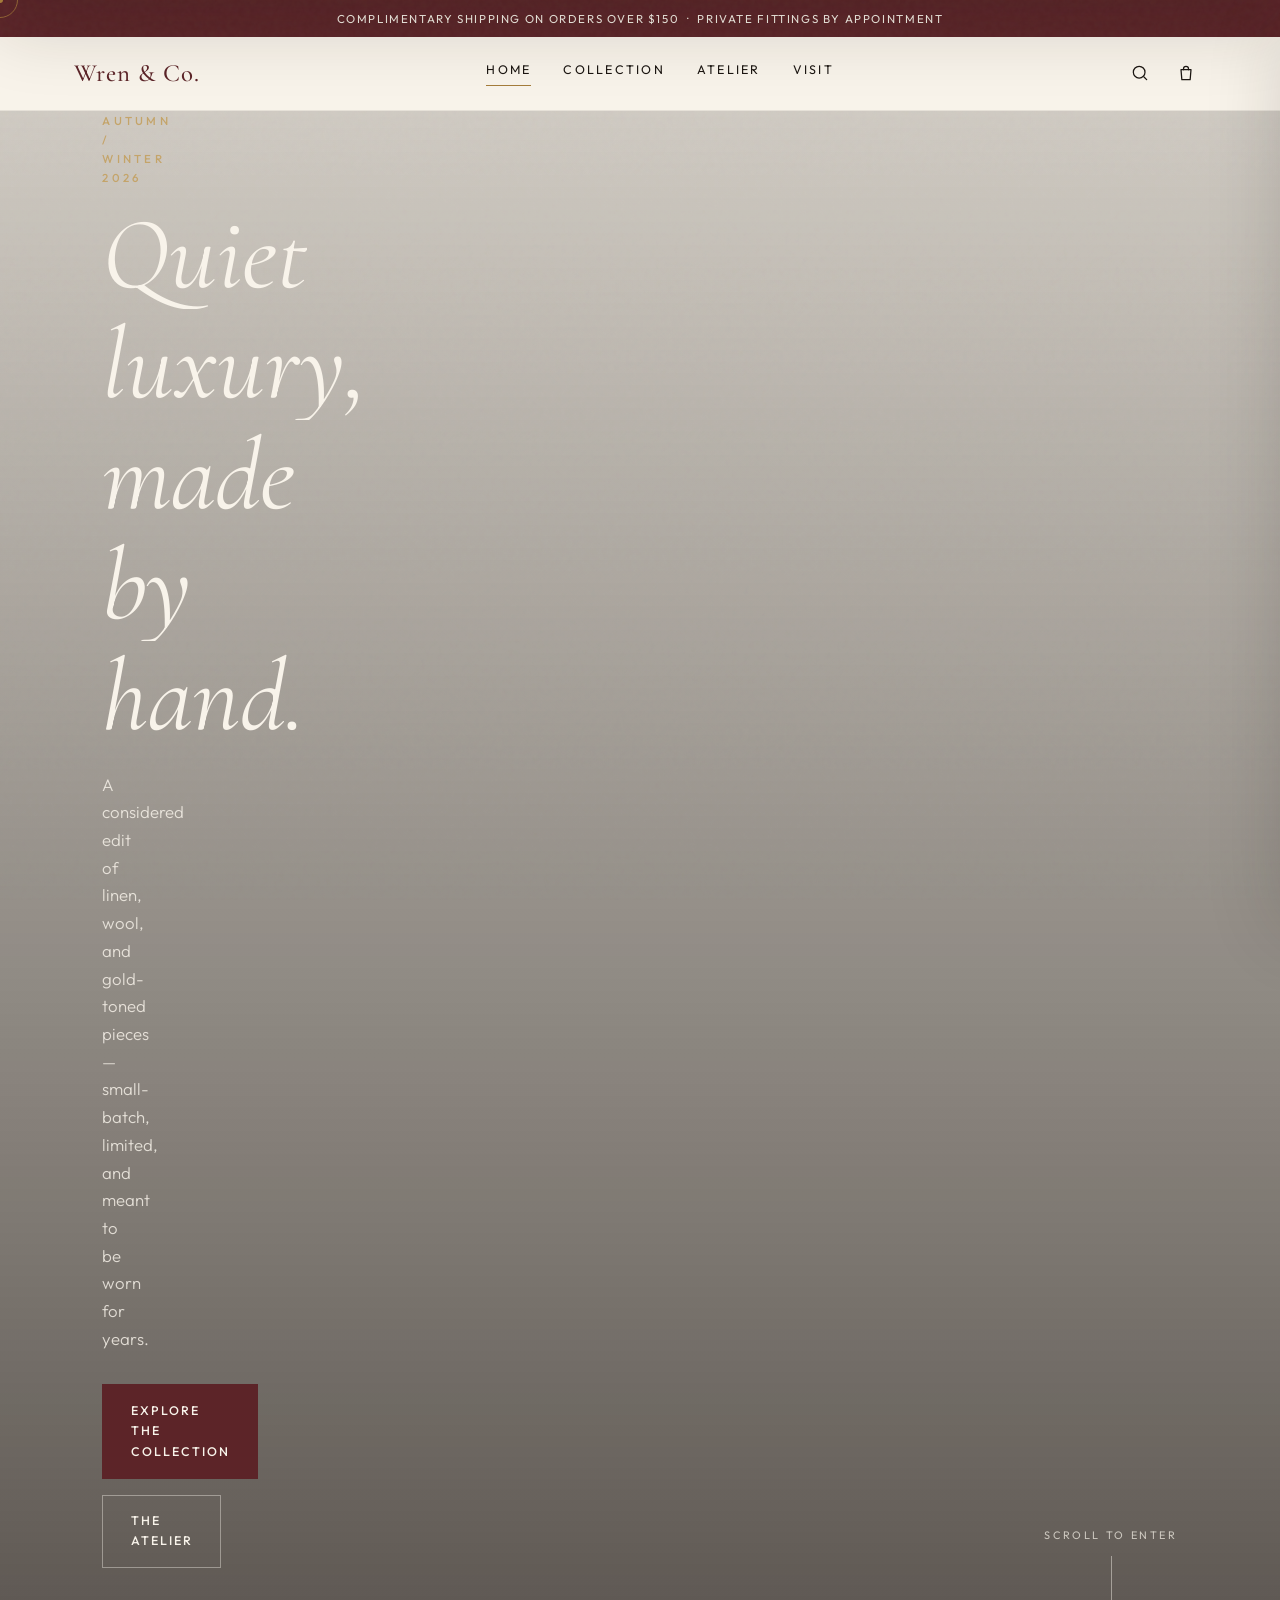
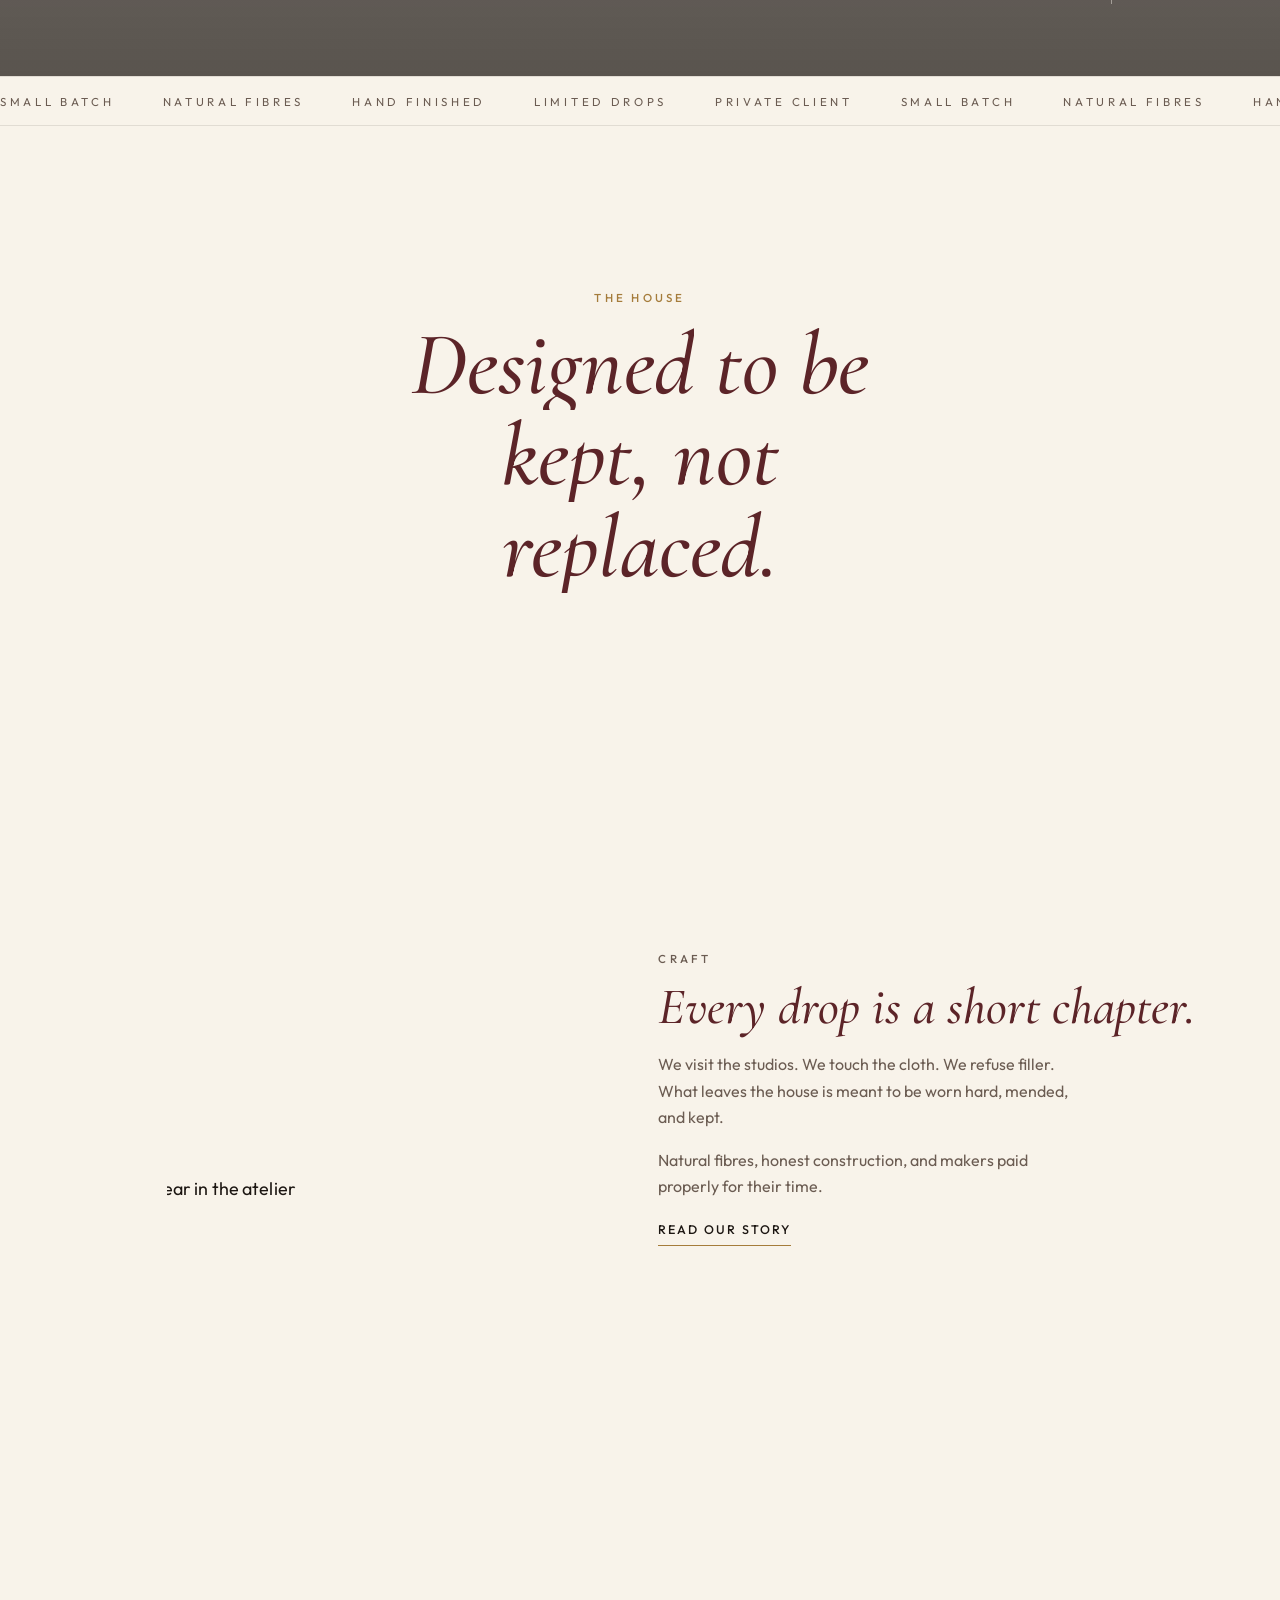
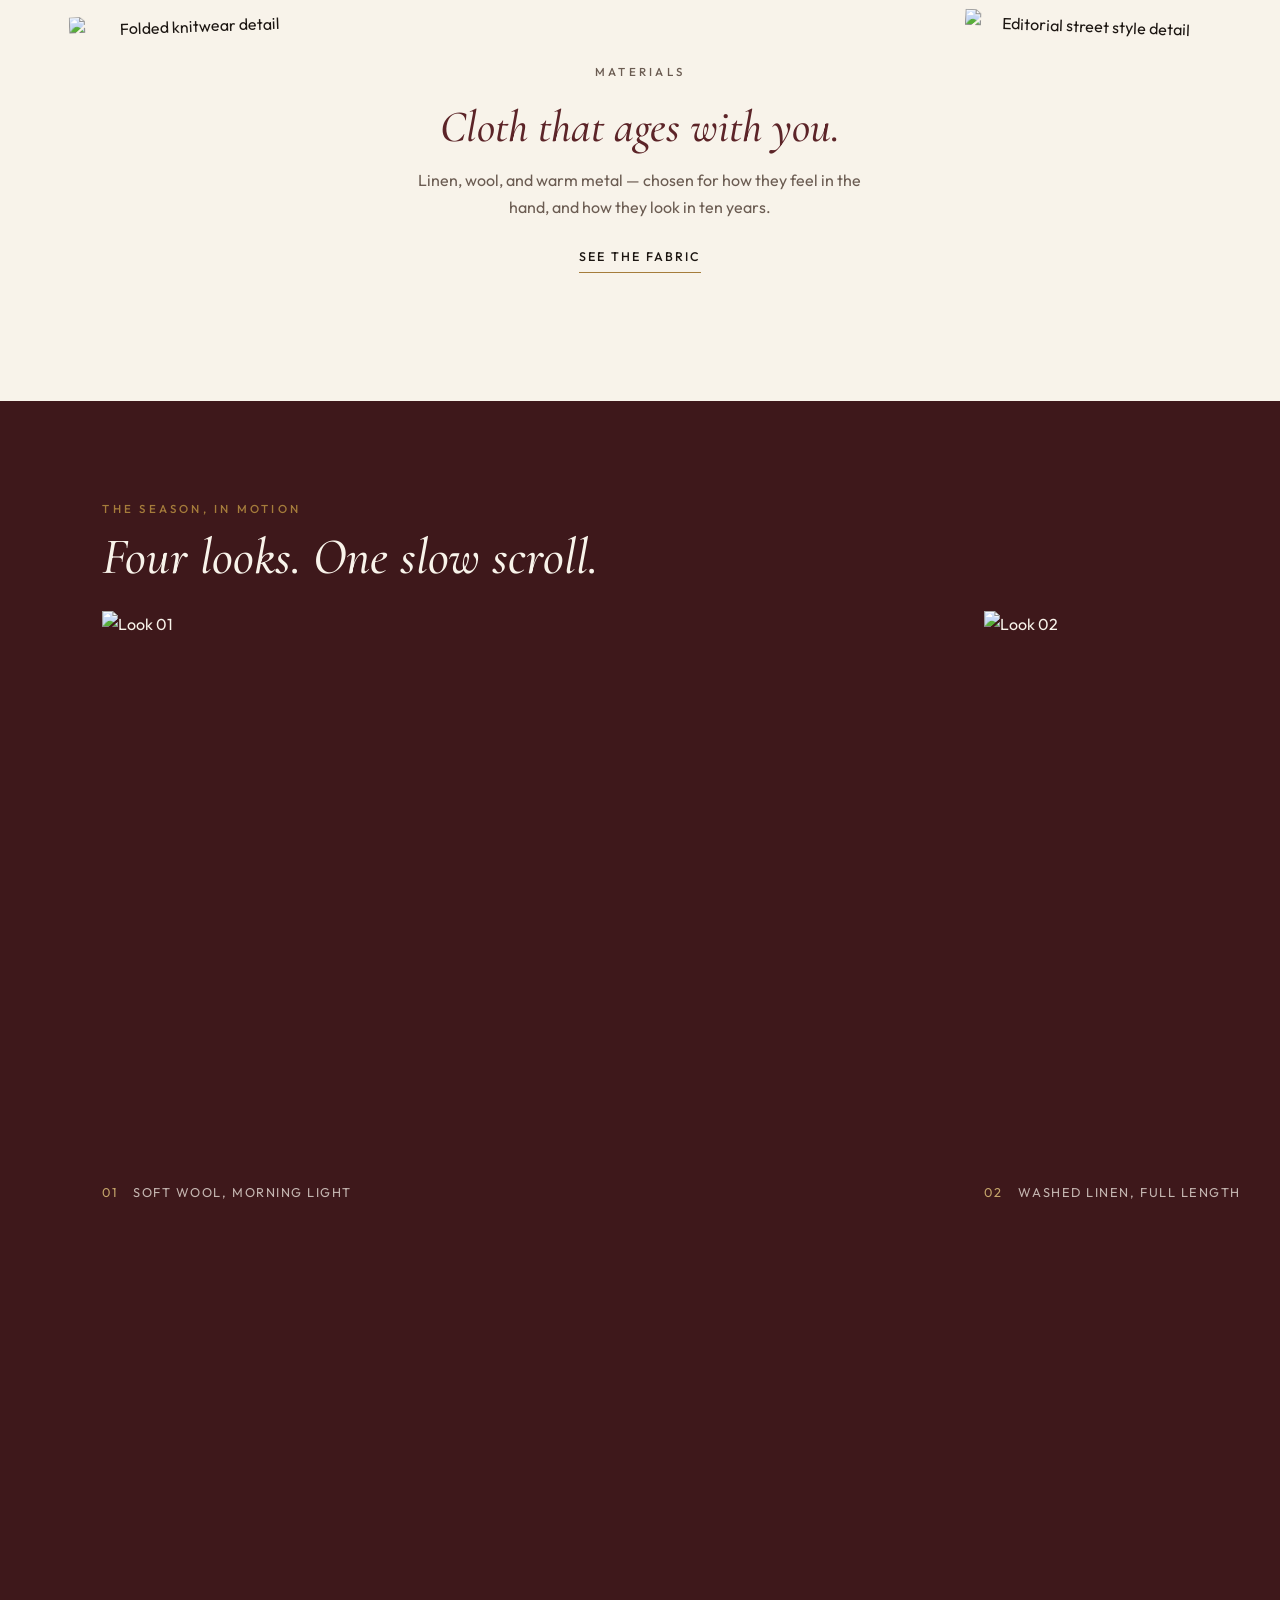
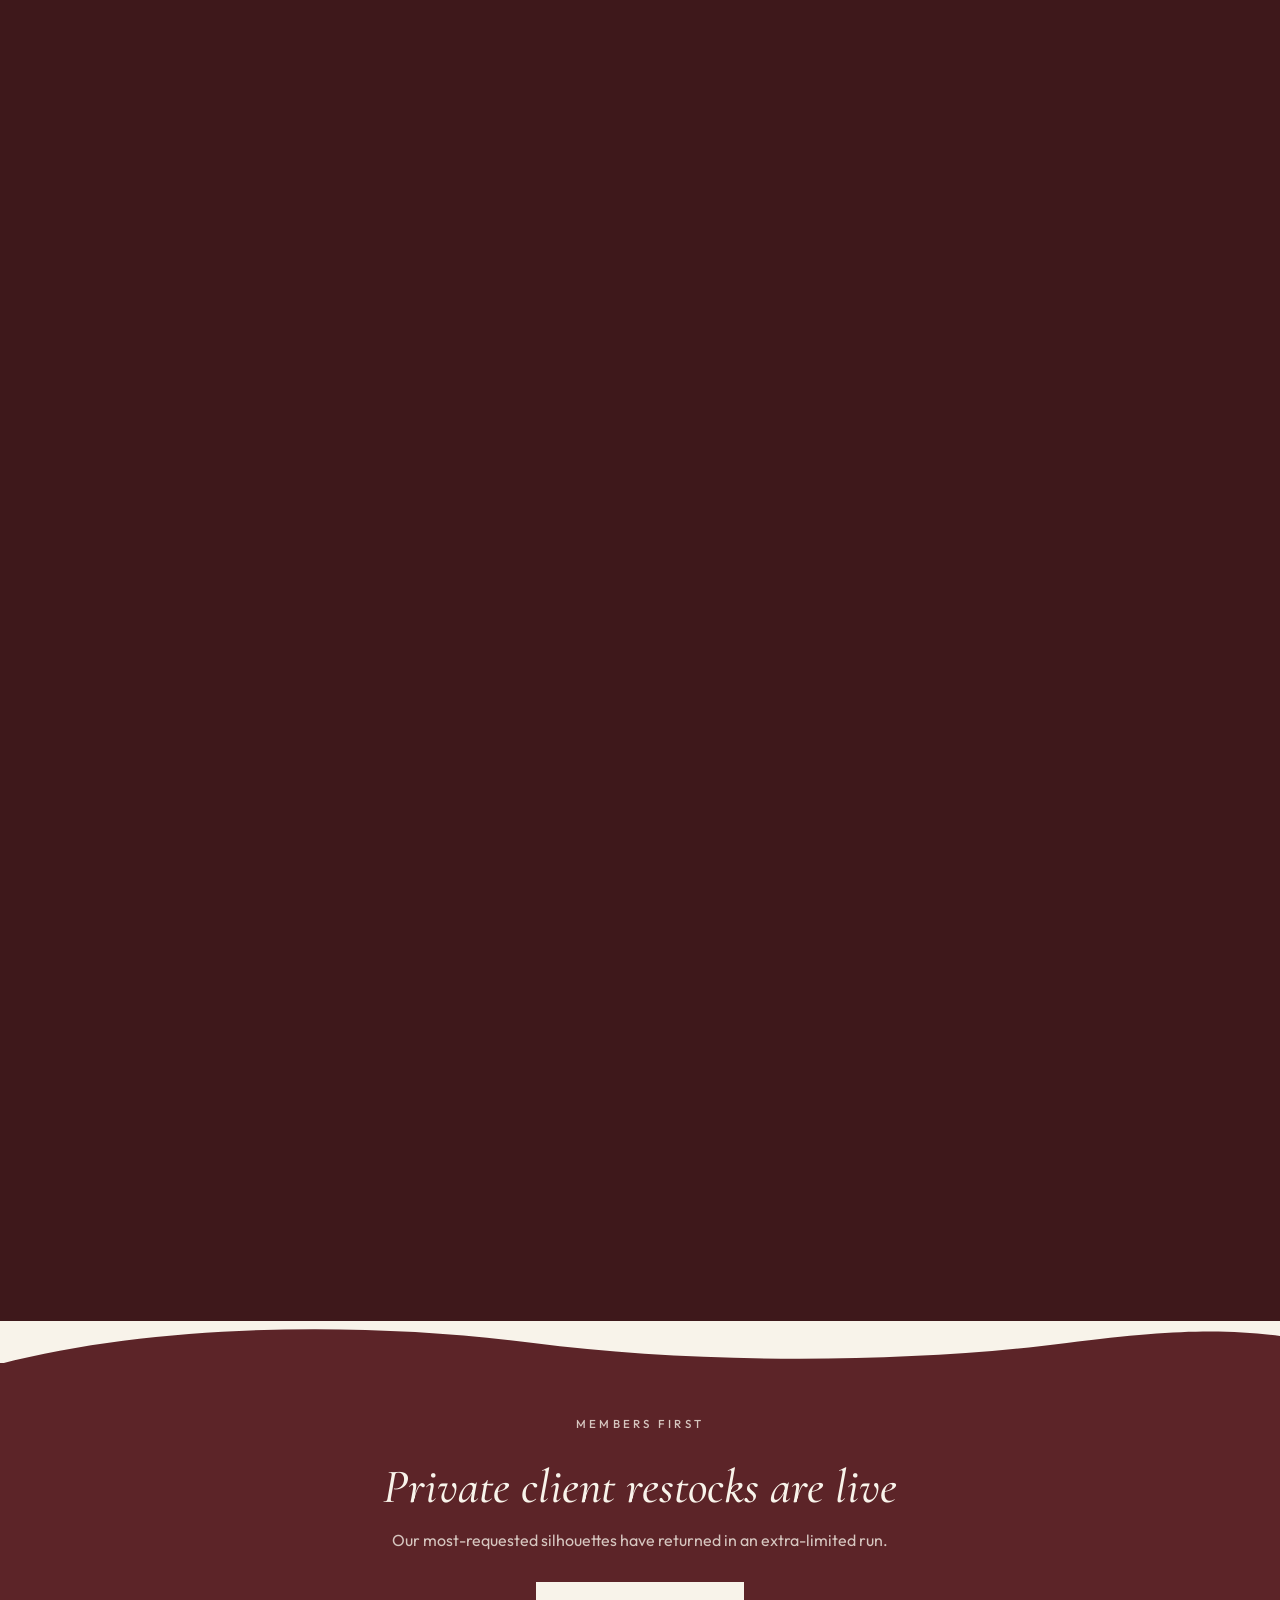
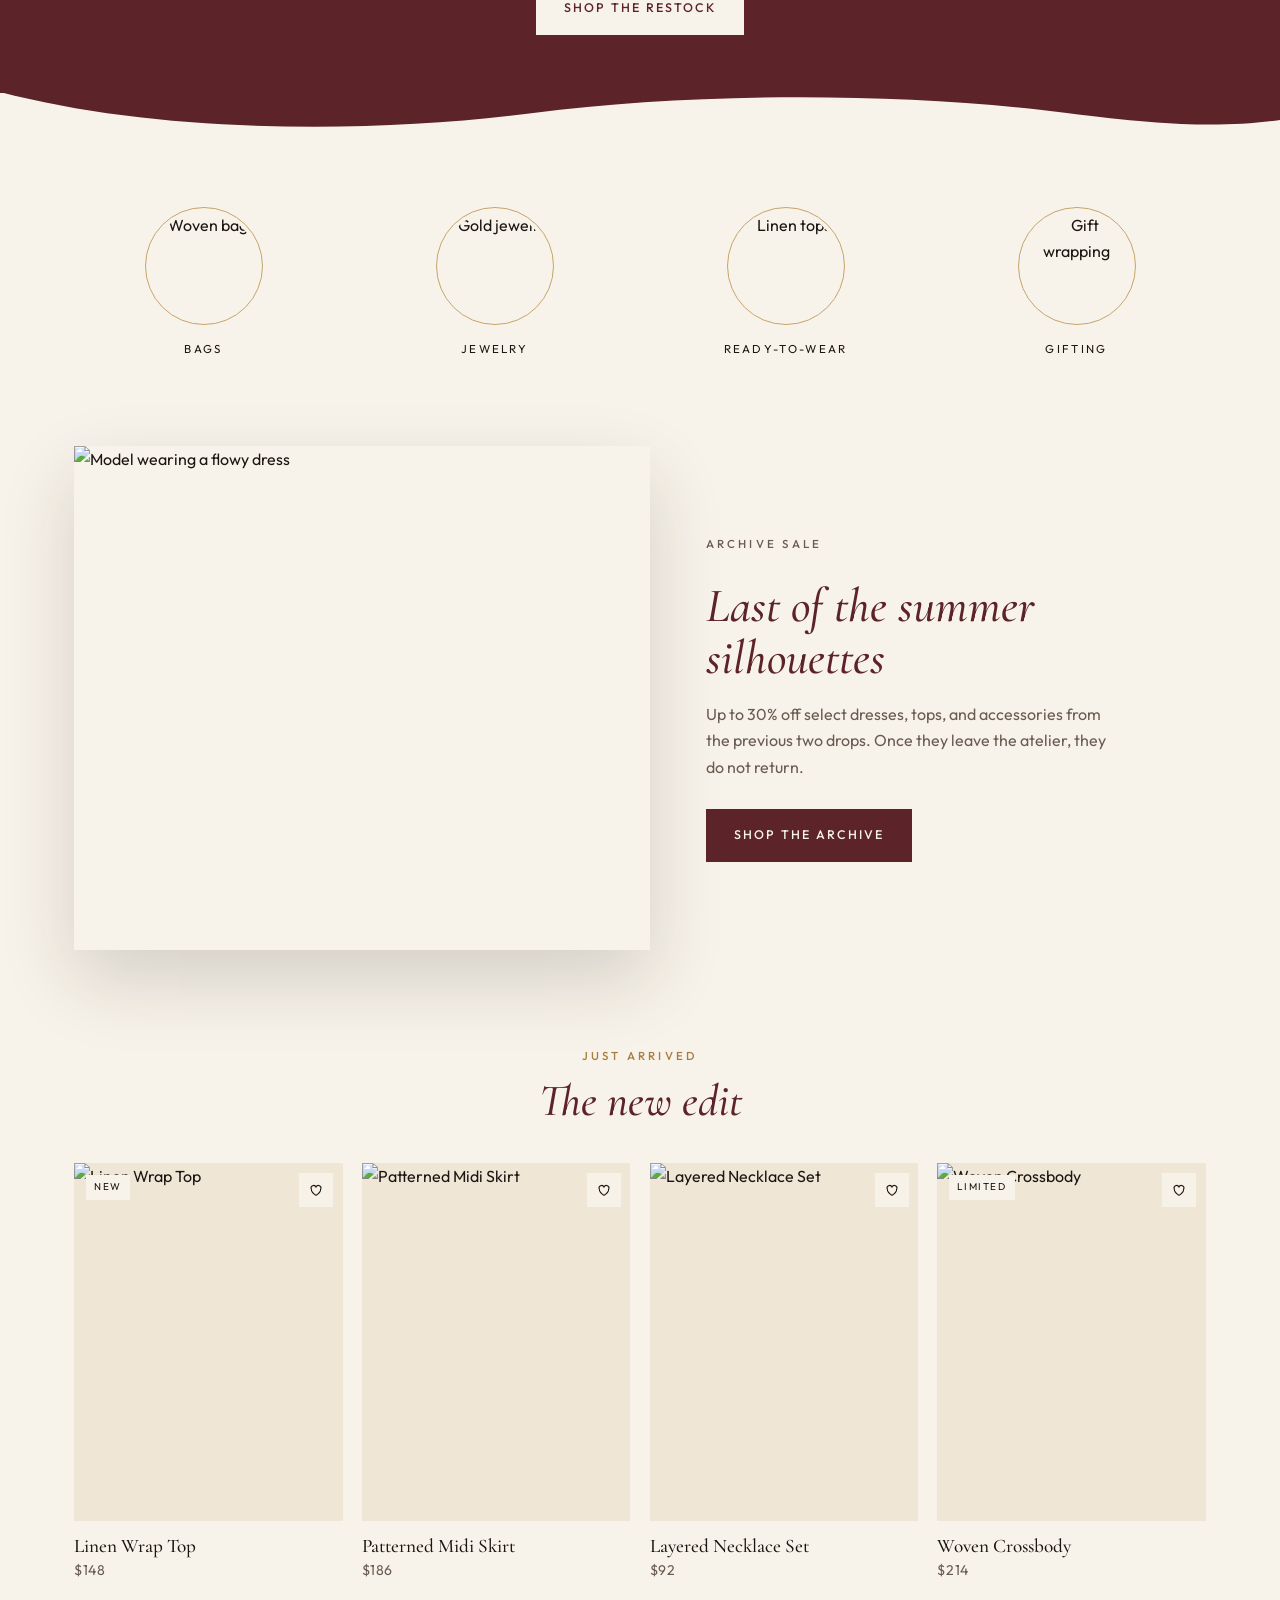
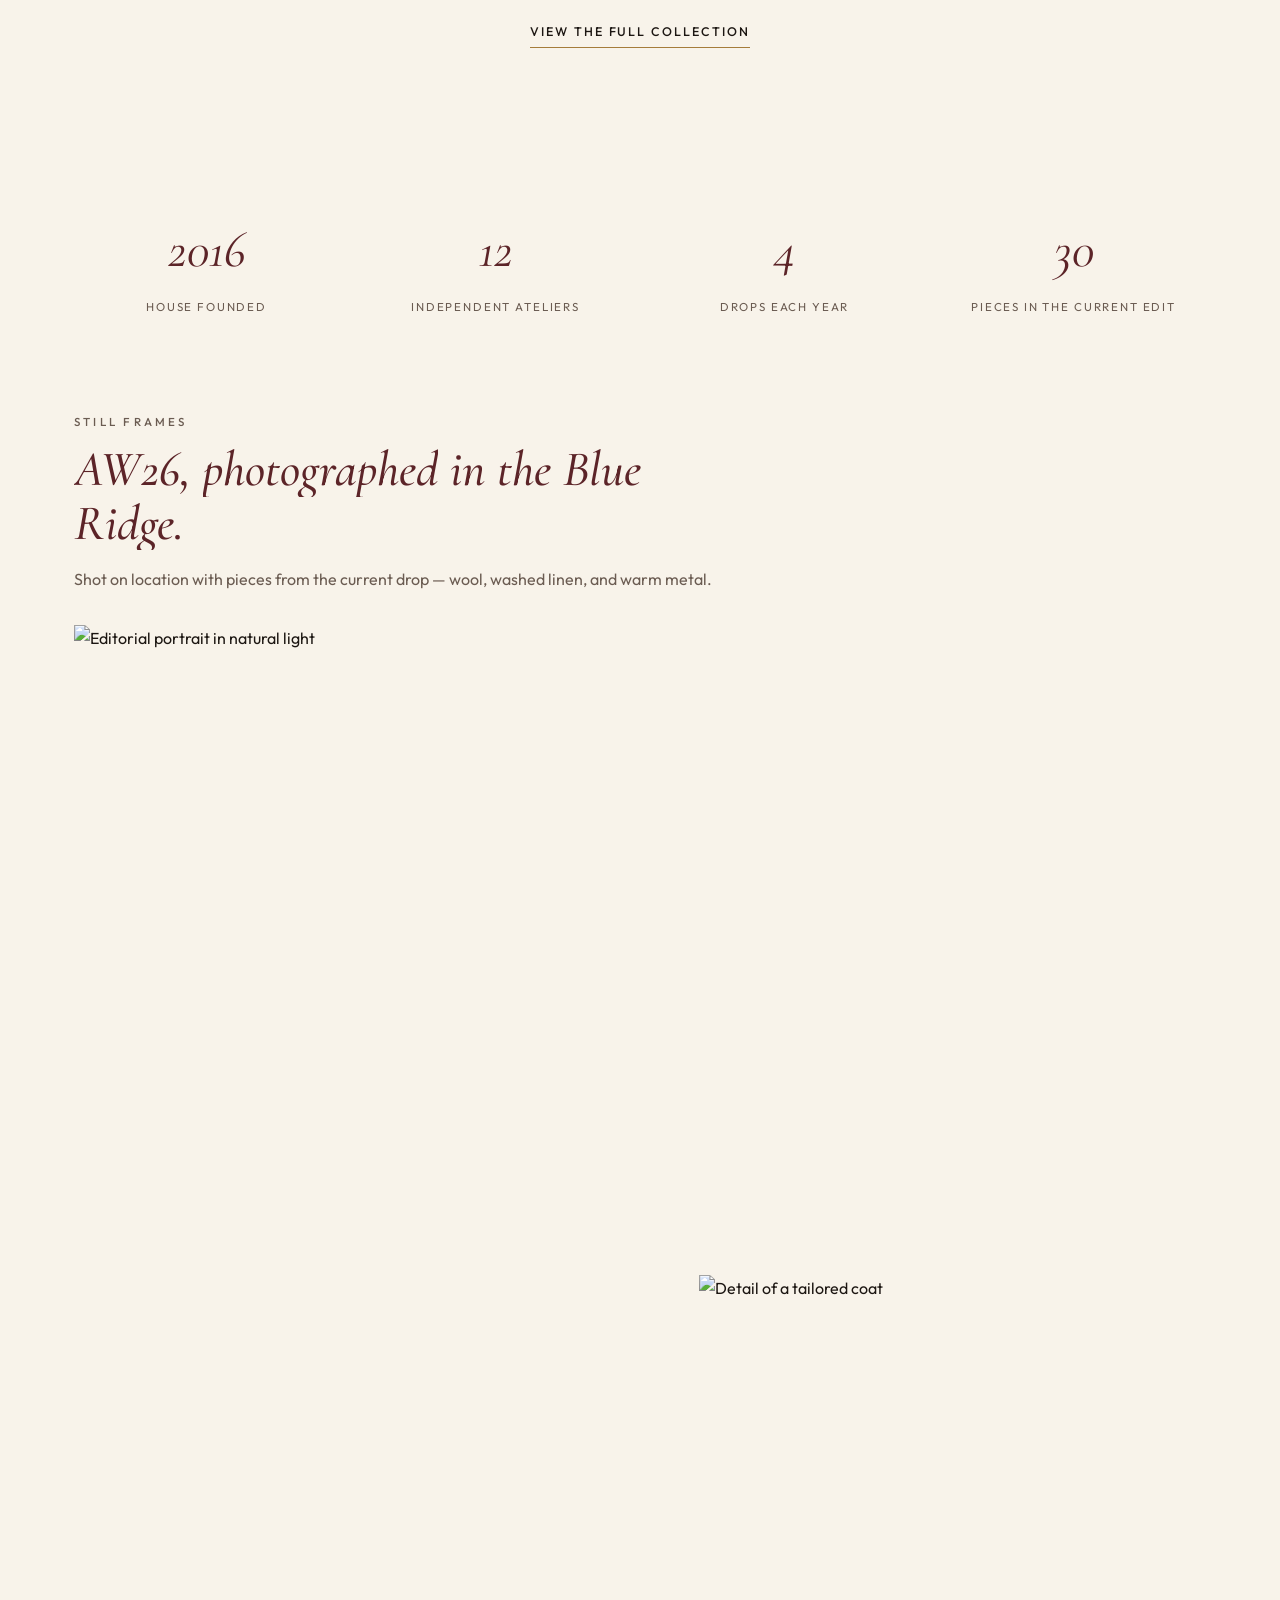
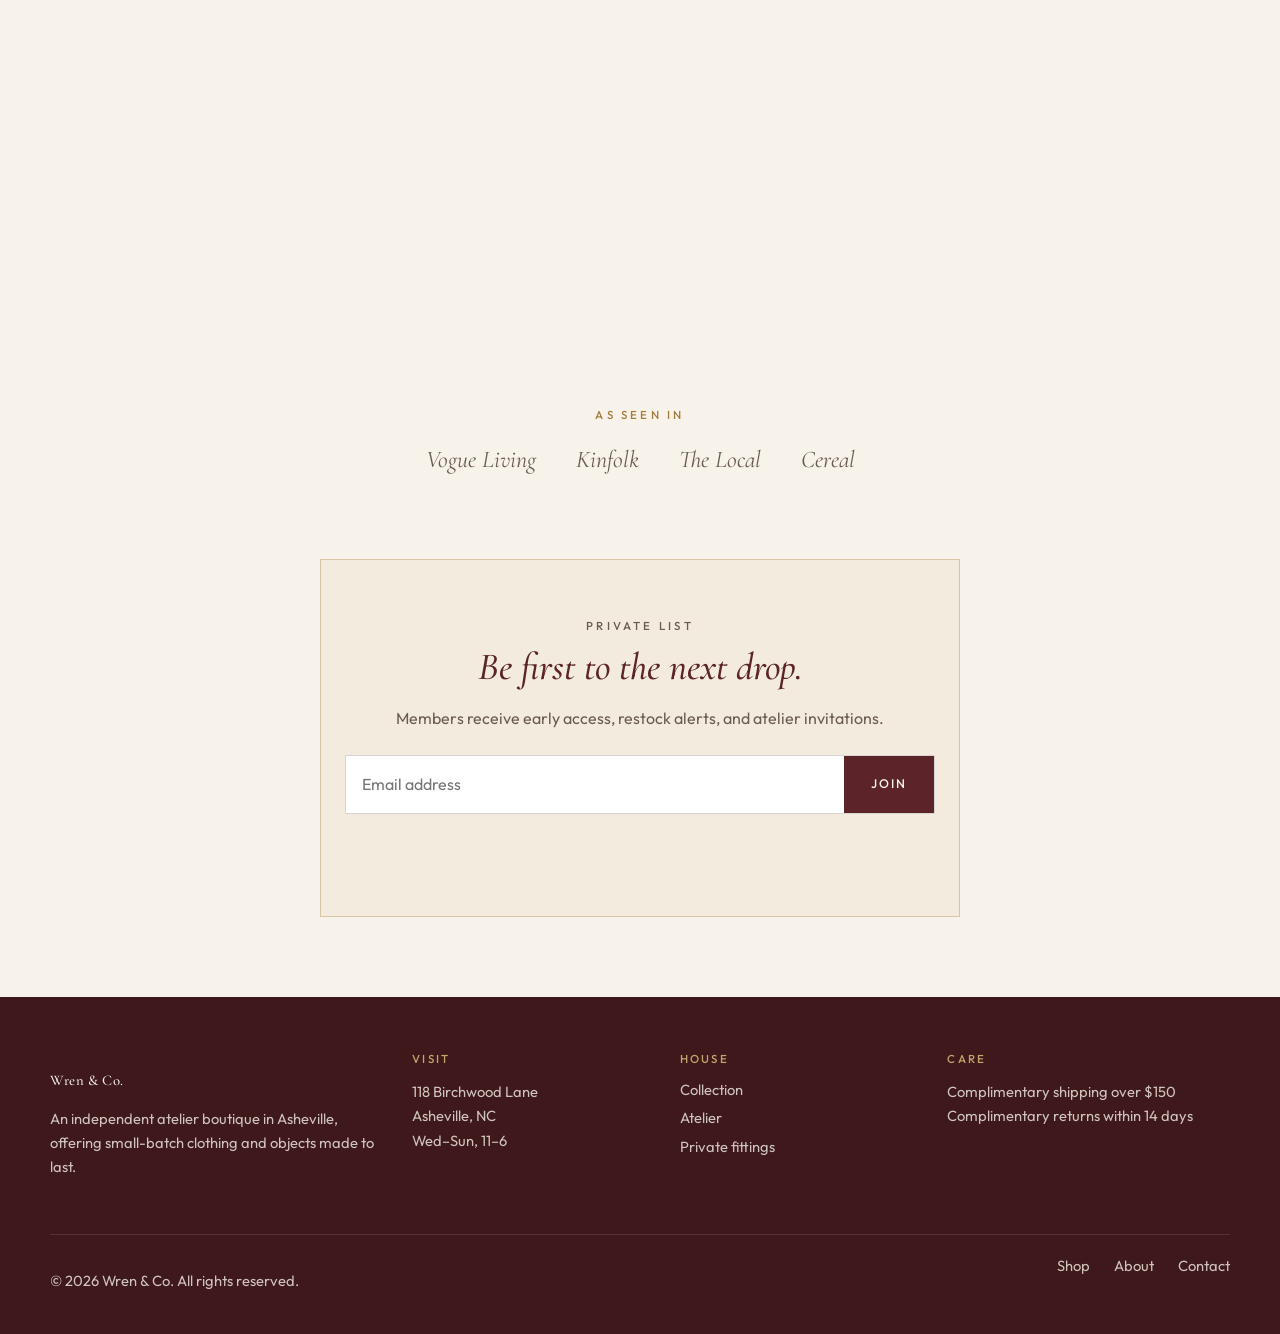
==== commit 3d665c40: "Add cinematic scroll: preloader, parallax, pinned gallery, and type reveals. Give the house a full-v" ====
--- a/index.html
+++ b/index.html
@@ -40,20 +40,21 @@
   </div>
 </header>
 
-<section class="hero" id="top">
-  <div class="hero-text">
-    <p class="eyebrow">Autumn / Winter 2026</p>
-    <h1>Quiet luxury,<br>made by hand.</h1>
+<section class="hero-cinematic" id="top">
+  <div class="hero-media" data-parallax="0.28">
+    <img src="https://images.unsplash.com/photo-1490481651871-ab68de25d43d?w=1600&q=80" alt="Editorial rack of atelier garments">
+  </div>
+  <div class="hero-veil"></div>
+  <div class="hero-cinematic-copy">
+    <p class="eyebrow eyebrow-light">Autumn / Winter 2026</p>
+    <h1 data-split>Quiet luxury, made by hand.</h1>
     <p class="hero-sub">A considered edit of linen, wool, and gold-toned pieces — small-batch, limited, and meant to be worn for years.</p>
     <div class="hero-actions">
-      <a href="shop.html" class="btn btn-primary">Explore the collection</a>
-      <a href="about.html" class="btn btn-ghost">The atelier</a>
-    </div>
-  </div>
-  <div class="hero-photo">
-    <img src="https://images.unsplash.com/photo-1490481651871-ab68de25d43d?w=900&q=80" alt="Model in a flowing editorial look">
-    <p class="hero-caption">Look 04 · Soft wool wrap</p>
-  </div>
+      <a href="shop.html" class="btn btn-primary" data-magnetic>Explore the collection</a>
+      <a href="about.html" class="btn btn-ghost" data-magnetic>The atelier</a>
+    </div>
+  </div>
+  <p class="scroll-hint">Scroll to enter</p>
 </section>
 
 <div class="marquee" aria-hidden="true">
@@ -63,18 +64,69 @@
   </div>
 </div>
 
+<section class="statement">
+  <p class="eyebrow">The house</p>
+  <h2 data-split>Designed to be kept, not replaced.</h2>
+</section>
+
+<section class="sticky-story" data-sticky-story>
+  <div class="sticky-story-media">
+    <div class="media-mask" data-mask>
+      <img src="https://images.unsplash.com/photo-1445205170230-053b83016050?w=900&q=80" alt="Folded knitwear in the atelier" data-parallax="0.18">
+    </div>
+  </div>
+  <div class="sticky-story-copy">
+    <p class="eyebrow">Craft</p>
+    <h2>Every drop is a short chapter.</h2>
+    <p>We visit the studios. We touch the cloth. We refuse filler. What leaves the house is meant to be worn hard, mended, and kept.</p>
+    <p>Natural fibres, honest construction, and makers paid properly for their time.</p>
+    <a href="about.html" class="link-underline">Read our story</a>
+  </div>
+</section>
+
 <section class="feature-text">
   <div class="feature-photo feature-photo-left">
-    <img src="https://images.unsplash.com/photo-1445205170230-053b83016050?w=500&q=80" alt="Folded knitwear detail">
+    <div class="media-mask" data-mask>
+      <img src="https://images.unsplash.com/photo-1445205170230-053b83016050?w=500&q=80" alt="Folded knitwear detail">
+    </div>
   </div>
   <div class="feature-copy">
-    <p class="eyebrow">The house</p>
-    <h2>Designed to be kept, not replaced.</h2>
-    <p>Every piece is chosen for how it feels as much as how it looks — honest construction, natural fabrics, and ateliers we visit in person.</p>
-    <a href="about.html" class="link-underline">Read our story</a>
+    <p class="eyebrow">Materials</p>
+    <h2>Cloth that ages with you.</h2>
+    <p>Linen, wool, and warm metal — chosen for how they feel in the hand, and how they look in ten years.</p>
+    <a href="shop.html" class="link-underline">See the fabric</a>
   </div>
   <div class="feature-photo feature-photo-right">
-    <img src="https://images.unsplash.com/photo-1483985988355-763728e1935b?w=500&q=80" alt="Editorial street style detail">
+    <div class="media-mask" data-mask>
+      <img src="https://images.unsplash.com/photo-1483985988355-763728e1935b?w=500&q=80" alt="Editorial street style detail">
+    </div>
+  </div>
+</section>
+
+<section class="scroll-horizon" data-horizon>
+  <div class="horizon-pin">
+    <div class="horizon-head">
+      <p class="eyebrow">The season, in motion</p>
+      <h2>Four looks. One slow scroll.</h2>
+    </div>
+    <div class="horizon-track">
+      <figure class="horizon-slide">
+        <img src="https://images.unsplash.com/photo-1469334031218-e382a71b716b?w=1100&q=80" alt="Look 01">
+        <figcaption><span>01</span> Soft wool, morning light</figcaption>
+      </figure>
+      <figure class="horizon-slide">
+        <img src="https://images.unsplash.com/photo-1515886657613-9f3515b0c78f?w=1100&q=80" alt="Look 02">
+        <figcaption><span>02</span> Washed linen, full length</figcaption>
+      </figure>
+      <figure class="horizon-slide">
+        <img src="https://images.unsplash.com/photo-1485968579580-b6d095142e6e?w=1100&q=80" alt="Look 03">
+        <figcaption><span>03</span> Tailoring against the ridge</figcaption>
+      </figure>
+      <figure class="horizon-slide">
+        <img src="https://images.unsplash.com/photo-1490114538077-0a7f8cb49891?w=1100&q=80" alt="Look 04">
+        <figcaption><span>04</span> Archive silk, last sizes</figcaption>
+      </figure>
+    </div>
   </div>
 </section>
 
@@ -133,21 +185,46 @@
   <a href="shop.html" class="link-underline arrivals-link">View the full collection</a>
 </section>
 
+<section class="stats">
+  <div class="stat">
+    <p class="stat-num" data-count="2019">0</p>
+    <p>House founded</p>
+  </div>
+  <div class="stat">
+    <p class="stat-num" data-count="12">0</p>
+    <p>Independent ateliers</p>
+  </div>
+  <div class="stat">
+    <p class="stat-num" data-count="4">0</p>
+    <p>Drops each year</p>
+  </div>
+  <div class="stat">
+    <p class="stat-num" data-count="30">0</p>
+    <p>Pieces in the current edit</p>
+  </div>
+</section>
+
 <section class="lookbook">
   <div class="lookbook-copy">
-    <p class="eyebrow">Lookbook</p>
-    <h2>AW26, photographed in the Blue Ridge.</h2>
+    <p class="eyebrow">Still frames</p>
+    <h2 data-split>AW26, photographed in the Blue Ridge.</h2>
     <p>Shot on location with pieces from the current drop — wool, washed linen, and warm metal.</p>
   </div>
   <div class="lookbook-grid">
     <figure class="look-tall">
-      <img src="https://images.unsplash.com/photo-1469334031218-e382a71b716b?w=700&q=80" alt="Editorial portrait in natural light">
+      <div class="media-mask" data-mask>
+        <img src="https://images.unsplash.com/photo-1469334031218-e382a71b716b?w=700&q=80" alt="Editorial portrait in natural light">
+      </div>
     </figure>
     <figure>
-      <img src="https://images.unsplash.com/photo-1515886657613-9f3515b0c78f?w=600&q=80" alt="Full-length lookbook pose">
+      <div class="media-mask" data-mask>
+        <img src="https://images.unsplash.com/photo-1515886657613-9f3515b0c78f?w=600&q=80" alt="Full-length lookbook pose">
+      </div>
     </figure>
     <figure>
-      <img src="https://images.unsplash.com/photo-1485968579580-b6d095142e6e?w=600&q=80" alt="Detail of a tailored coat">
+      <div class="media-mask" data-mask>
+        <img src="https://images.unsplash.com/photo-1485968579580-b6d095142e6e?w=600&q=80" alt="Detail of a tailored coat">
+      </div>
     </figure>
   </div>
 </section>
@@ -206,5 +283,6 @@
 </footer>
 
 <script src="script.js"></script>
+<script src="motion.js"></script>
 </body>
 </html>
--- a/style.css
+++ b/style.css
@@ -43,7 +43,7 @@
   pointer-events:none;
   position:fixed;
   inset:0;
-  z-index:400;
+  z-index:1;
   opacity:.035;
   background-image: url("data:image/svg+xml,%3Csvg viewBox='0 0 180 180' xmlns='http://www.w3.org/2000/svg'%3E%3Cfilter id='n'%3E%3CfeTurbulence type='fractalNoise' baseFrequency='.85' numOctaves='4' stitchTiles='stitch'/%3E%3C/filter%3E%3Crect width='100%25' height='100%25' filter='url(%23n)'/%3E%3C/svg%3E");
 }
@@ -164,6 +164,7 @@
   width: 20px; height: 20px;
   fill: none; stroke: currentColor; stroke-width: 1.5;
   stroke-linecap: round; stroke-linejoin: round;
+  pointer-events: none;
 }
 .bag-count{
   position:absolute;
@@ -353,6 +354,7 @@
   min-height: 640px;
 }
 .lookbook-grid figure{ margin:0; overflow:hidden; }
+.lookbook-grid .media-mask{ height: 100%; }
 .lookbook-grid img{ width:100%; height:100%; object-fit:cover; transition: transform .8s var(--ease); }
 .lookbook-grid figure:hover img{ transform: scale(1.04); }
 .look-tall{ grid-row: 1 / span 2; }
@@ -403,17 +405,360 @@
 /* ===========================================
    PAGE BANNER
    =========================================== */
+/* ===========================================
+   CINEMATIC MOTION
+   =========================================== */
+.scroll-progress{
+  position: fixed;
+  top: 0; left: 0;
+  height: 2px;
+  width: 100%;
+  background: var(--gold);
+  transform: scaleX(0);
+  transform-origin: left center;
+  z-index: 500;
+  pointer-events: none;
+}
+
+.preloader{
+  position: fixed;
+  inset: 0;
+  z-index: 450;
+  background: var(--wine);
+  color: var(--ivory);
+  display: grid;
+  place-items: center;
+  align-content: center;
+  gap: .6rem;
+  transition: transform .8s var(--ease), opacity .8s ease;
+}
+.preloader.is-done{
+  transform: translateY(-100%);
+  opacity: 0;
+  pointer-events: none;
+}
+.preloader-mark{
+  font-family: var(--font-display);
+  font-size: clamp(2.4rem, 6vw, 4rem);
+  margin: 0;
+  font-style: italic;
+}
+.preloader-count{
+  font-size: .78rem;
+  letter-spacing: .28em;
+  margin: 0;
+}
+
+.has-cursor, .has-cursor *{ cursor: none; }
+.cursor{ position: fixed; inset: 0; pointer-events: none; z-index: 480; }
+.cursor-dot, .cursor-ring{
+  position: absolute;
+  top: 0; left: 0;
+  border-radius: 50%;
+  will-change: transform;
+}
+.cursor-dot{
+  width: 6px; height: 6px;
+  margin: -3px 0 0 -3px;
+  background: var(--gold);
+}
+.cursor-ring{
+  width: 36px; height: 36px;
+  margin: -18px 0 0 -18px;
+  border: 1px solid rgba(165,124,59,.7);
+  transition: width .25s ease, height .25s ease, margin .25s ease, background .25s ease;
+}
+.cursor.is-hot .cursor-ring{
+  width: 56px; height: 56px;
+  margin: -28px 0 0 -28px;
+  background: rgba(165,124,59,.12);
+}
+
+.announce-bar, .site-nav{
+  transition: transform .45s var(--ease);
+}
+.announce-bar.is-hidden{ transform: translateY(-120%); }
+.site-nav.is-hidden{ transform: translateY(calc(-100% - 40px)); }
+
+.split-word{ display: inline-block; overflow: hidden; vertical-align: bottom; }
+.split-inner{
+  display: inline-block;
+  transform: translateY(110%);
+  transition: transform 1s var(--ease);
+}
+.is-ready [data-split] .split-inner{ transform: none; }
+.is-ready [data-split] .split-word:nth-child(1) .split-inner{ transition-delay: .05s; }
+.is-ready [data-split] .split-word:nth-child(2) .split-inner{ transition-delay: .12s; }
+.is-ready [data-split] .split-word:nth-child(3) .split-inner{ transition-delay: .19s; }
+.is-ready [data-split] .split-word:nth-child(4) .split-inner{ transition-delay: .26s; }
+.is-ready [data-split] .split-word:nth-child(5) .split-inner{ transition-delay: .33s; }
+.is-ready [data-split] .split-word:nth-child(6) .split-inner{ transition-delay: .4s; }
+.is-ready [data-split] .split-word:nth-child(7) .split-inner{ transition-delay: .47s; }
+.is-ready [data-split] .split-word:nth-child(8) .split-inner{ transition-delay: .54s; }
+
+.hero-cinematic{
+  position: relative;
+  min-height: 100vh;
+  display: grid;
+  place-items: end start;
+  overflow: hidden;
+  color: var(--ivory);
+}
+.hero-media{
+  position: absolute;
+  inset: -12%;
+  z-index: 0;
+}
+.hero-media img{
+  width: 100%;
+  height: 100%;
+  object-fit: cover;
+  transform: scale(1.12);
+  will-change: transform;
+}
+.hero-veil{
+  position: absolute;
+  inset: 0;
+  z-index: 1;
+  background: linear-gradient(180deg, rgba(28,22,18,.18) 0%, rgba(28,22,18,.55) 70%, rgba(28,22,18,.72) 100%);
+}
+.hero-cinematic-copy{
+  position: relative;
+  z-index: 2;
+  padding: 0 8vw 12vh;
+  max-width: 18ch;
+}
+.hero-cinematic-copy h1{
+  font-size: clamp(3.4rem, 8vw, 7.2rem);
+  font-style: italic;
+  font-weight: 400;
+  color: var(--ivory);
+  max-width: 10ch;
+}
+.hero-cinematic .hero-sub{
+  color: rgba(248,243,234,.82);
+  max-width: 36ch;
+  margin: 1.2rem 0 2rem;
+}
+.hero-cinematic .btn-ghost{ color: var(--ivory); border-color: rgba(248,243,234,.4); }
+.scroll-hint{
+  position: absolute;
+  right: 8vw; bottom: 8vh;
+  z-index: 2;
+  margin: 0;
+  font-size: .68rem;
+  letter-spacing: .24em;
+  text-transform: uppercase;
+  color: rgba(248,243,234,.7);
+  opacity: 0;
+  transform: translateY(16px);
+  transition: opacity .9s var(--ease), transform .9s var(--ease);
+}
+.hero-cinematic .hero-sub,
+.hero-cinematic .hero-actions,
+.hero-cinematic .eyebrow{
+  opacity: 0;
+  transform: translateY(16px);
+  transition: opacity .9s var(--ease), transform .9s var(--ease);
+}
+.is-ready .hero-cinematic .eyebrow{ opacity:1; transform:none; transition-delay: .15s; }
+.is-ready .hero-cinematic .hero-sub{ opacity:1; transform:none; transition-delay: .55s; }
+.is-ready .hero-cinematic .hero-actions{ opacity:1; transform:none; transition-delay: .7s; }
+.is-ready .scroll-hint{ opacity:1; transform:none; transition-delay: .9s; }
+.scroll-hint::after{
+  content: "";
+  display: block;
+  width: 1px;
+  height: 48px;
+  margin: .7rem auto 0;
+  background: rgba(248,243,234,.45);
+  animation: scrollPulse 1.8s ease-in-out infinite;
+}
+@keyframes scrollPulse{
+  0%, 100%{ transform: scaleY(.4); opacity: .35; transform-origin: top; }
+  50%{ transform: scaleY(1); opacity: 1; }
+}
+
+.statement{
+  padding: 18vh 8vw;
+  text-align: center;
+}
+.statement h2{
+  font-size: clamp(2.8rem, 7vw, 6.4rem);
+  font-style: italic;
+  color: var(--burgundy);
+  max-width: 12ch;
+  margin: 0 auto;
+  line-height: 1.02;
+}
+
+.sticky-story{
+  max-width: var(--container);
+  margin: 0 auto;
+  padding: 2rem 1.5rem 6rem;
+  display: grid;
+  grid-template-columns: .95fr 1fr;
+  gap: 4rem;
+  align-items: start;
+}
+.sticky-story-media{ position: sticky; top: 6.5rem; }
+.sticky-story-media img,
+.media-mask img{
+  width: 100%;
+  aspect-ratio: 4/5;
+  object-fit: cover;
+}
+.sticky-story-copy{ padding-top: 18vh; padding-bottom: 18vh; }
+.sticky-story-copy h2{
+  font-size: clamp(2.2rem, 4vw, 3.4rem);
+  font-style: italic;
+  color: var(--burgundy);
+  margin-bottom: 1rem;
+}
+.sticky-story-copy p{ color: var(--muted); max-width: 38ch; }
+
+.media-mask{
+  overflow: hidden;
+  clip-path: inset(18% 18% 18% 18%);
+  transition: clip-path 1.15s var(--ease);
+}
+.media-mask.is-in{ clip-path: inset(0 0 0 0); }
+
+.scroll-horizon{
+  height: 280vh;
+  background: var(--wine);
+  color: var(--ivory);
+}
+.horizon-pin{
+  position: sticky;
+  top: 0;
+  height: 100vh;
+  overflow: hidden;
+  display: flex;
+  flex-direction: column;
+  justify-content: center;
+  gap: 1.6rem;
+  padding: 2rem 0 2rem 8vw;
+}
+.horizon-head h2{
+  font-size: clamp(2rem, 4vw, 3.2rem);
+  font-style: italic;
+  color: var(--ivory);
+}
+.horizon-track{
+  display: flex;
+  gap: 1.4rem;
+  will-change: transform;
+}
+.horizon-slide{
+  flex: 0 0 min(72vw, 860px);
+  margin: 0;
+}
+.horizon-slide img{
+  width: 100%;
+  height: 62vh;
+  object-fit: cover;
+}
+.horizon-slide figcaption{
+  display: flex;
+  gap: 1rem;
+  margin-top: .8rem;
+  font-size: .8rem;
+  letter-spacing: .12em;
+  text-transform: uppercase;
+  color: rgba(248,243,234,.72);
+}
+.horizon-slide span{ color: var(--gold-soft); }
+
+.stats{
+  max-width: var(--container);
+  margin: 0 auto;
+  padding: 5rem 1.5rem;
+  display: grid;
+  grid-template-columns: repeat(4, 1fr);
+  gap: 1.5rem;
+  text-align: center;
+}
+.stat-num{
+  font-family: var(--font-display);
+  font-size: clamp(2.4rem, 4vw, 3.8rem);
+  font-style: italic;
+  color: var(--burgundy);
+  margin: 0;
+}
+.stat p:last-child{
+  margin: .3rem 0 0;
+  font-size: .72rem;
+  letter-spacing: .16em;
+  text-transform: uppercase;
+  color: var(--muted);
+}
+
 .page-banner{
-  background:
-    linear-gradient(180deg, rgba(28,22,18,.28), rgba(28,22,18,.12)),
-    url("https://images.unsplash.com/photo-1441986300917-64674bd600d8?w=1600&q=80") center/cover;
-  text-align:center;
-  padding: 6.5rem 1.5rem 5rem;
+  position: relative;
+  overflow: hidden;
+  min-height: 52vh;
+  display: grid;
+  place-items: center;
+  text-align: center;
   color: var(--ivory);
-}
+  padding: 8rem 1.5rem 5.5rem;
+  background: none;
+}
+.page-banner-media{
+  position: absolute;
+  inset: -14%;
+}
+.page-banner-media img{
+  width: 100%;
+  height: 100%;
+  object-fit: cover;
+  transform: scale(1.12);
+}
+.page-banner::after{
+  content: "";
+  position: absolute;
+  inset: 0;
+  background: linear-gradient(180deg, rgba(28,22,18,.35), rgba(28,22,18,.5));
+}
+.page-banner-copy{ position: relative; z-index: 1; }
 .page-banner .eyebrow{ color: var(--gold-soft); }
-.page-banner h1{ font-size: clamp(2.8rem, 7vw, 4.6rem); font-style: italic; color: var(--ivory); }
+.page-banner h1{ font-size: clamp(2.8rem, 7vw, 4.8rem); font-style: italic; color: var(--ivory); }
 .page-banner p:last-child{ margin: 1rem auto 0; max-width: 42ch; color: rgba(248,243,234,.85); }
+
+@media (prefers-reduced-motion: reduce){
+  .preloader, .cursor, .scroll-hint::after{ display: none; }
+  .split-inner{ transform: none; }
+  .media-mask{ clip-path: none; }
+  .scroll-horizon{ height: auto; }
+  .horizon-pin{ position: relative; height: auto; }
+  .horizon-track{ flex-wrap: wrap; transform: none !important; }
+  .announce-bar.is-hidden, .site-nav.is-hidden{ transform: none; }
+}
+
+@media (max-width: 980px){
+  .sticky-story, .stats{ grid-template-columns: 1fr; }
+  .sticky-story-media{ position: relative; top: 0; }
+  .sticky-story-copy{ padding: 1rem 0 0; }
+  .scroll-horizon{ height: auto; }
+  .horizon-pin{
+    position: relative;
+    height: auto;
+    padding: 3rem 1.5rem;
+  }
+  .horizon-track{
+    flex-direction: column;
+    transform: none !important;
+  }
+  .horizon-slide{ flex-basis: auto; }
+  .horizon-slide img{ height: 52vw; min-height: 240px; }
+  .hero-cinematic-copy{ max-width: none; padding: 0 1.5rem 10vh; }
+}
+
+@media (max-width: 640px){
+  .cursor{ display: none; }
+  .has-cursor, .has-cursor *{ cursor: auto; }
+}
 
 /* ===========================================
    SHOP
@@ -485,7 +830,7 @@
   cursor:pointer;
   display:grid; place-items:center;
 }
-.wish-btn svg{ width:16px; height:16px; fill:none; stroke: currentColor; stroke-width:1.6; }
+.wish-btn svg{ width:16px; height:16px; fill:none; stroke: currentColor; stroke-width:1.6; pointer-events:none; }
 .wish-btn.is-on svg{ fill: var(--burgundy); stroke: var(--burgundy); }
 .product-actions{
   position:absolute;
@@ -656,7 +1001,10 @@
   background: transparent;
   padding: .7rem 0;
   font-size: 1.15rem;
-}
+  border-radius: 0;
+  appearance: none;
+}
+.search-bar input:focus-visible{ outline: none; border-bottom-color: var(--gold); }
 .search-results{
   max-width: var(--container);
   margin: 1rem auto 0;
@@ -667,12 +1015,19 @@
   display:flex;
   gap: .9rem;
   align-items:center;
-  padding: .4rem 0;
+  padding: .55rem .2rem;
+  border: 0;
   border-bottom: 1px solid rgba(28,22,18,.08);
   cursor:pointer;
-  background:none;
+  background:transparent;
   width:100%;
   text-align:left;
+  appearance: none;
+  border-radius: 0;
+}
+.search-hit:focus-visible{
+  outline: none;
+  background: var(--cream);
 }
 .search-hit img{ width:48px; height:64px; object-fit:cover; }
 .search-hit strong{ display:block; font-family: var(--font-display); font-size: 1.1rem; font-weight:500; }
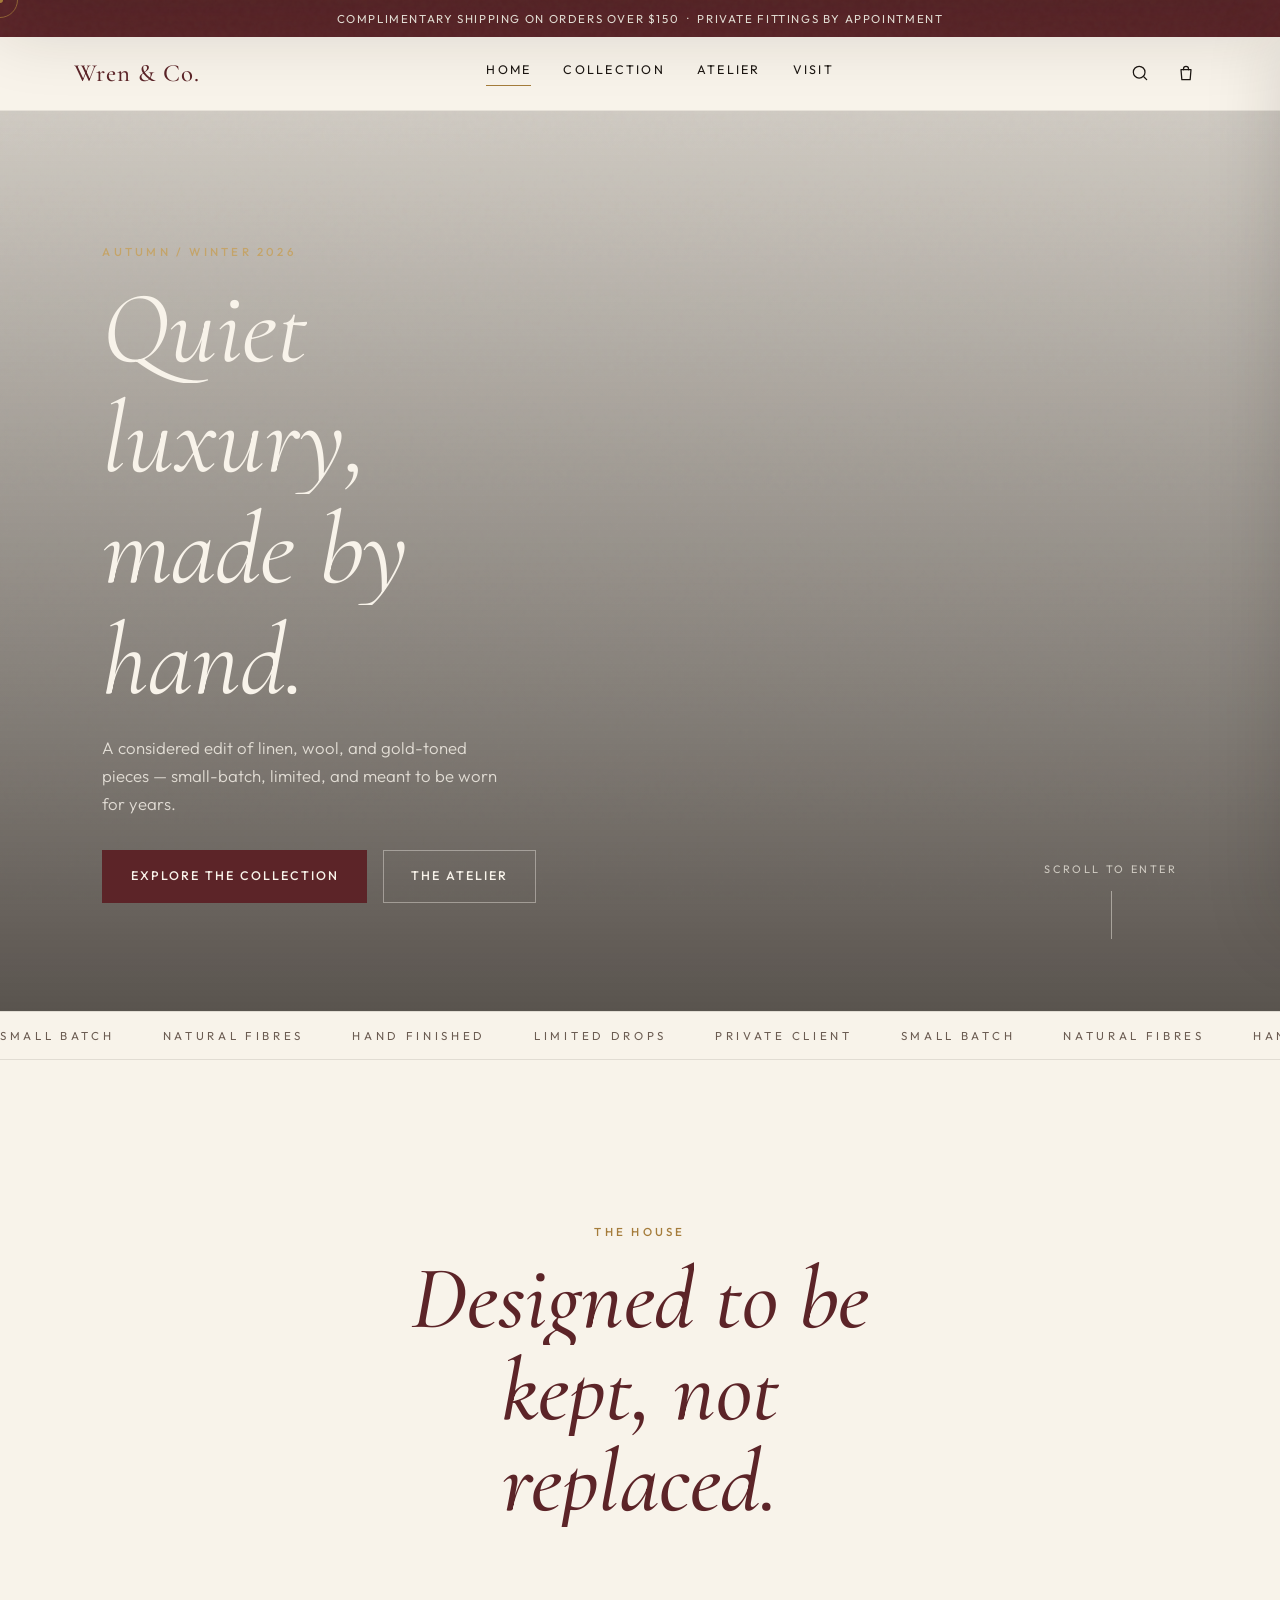
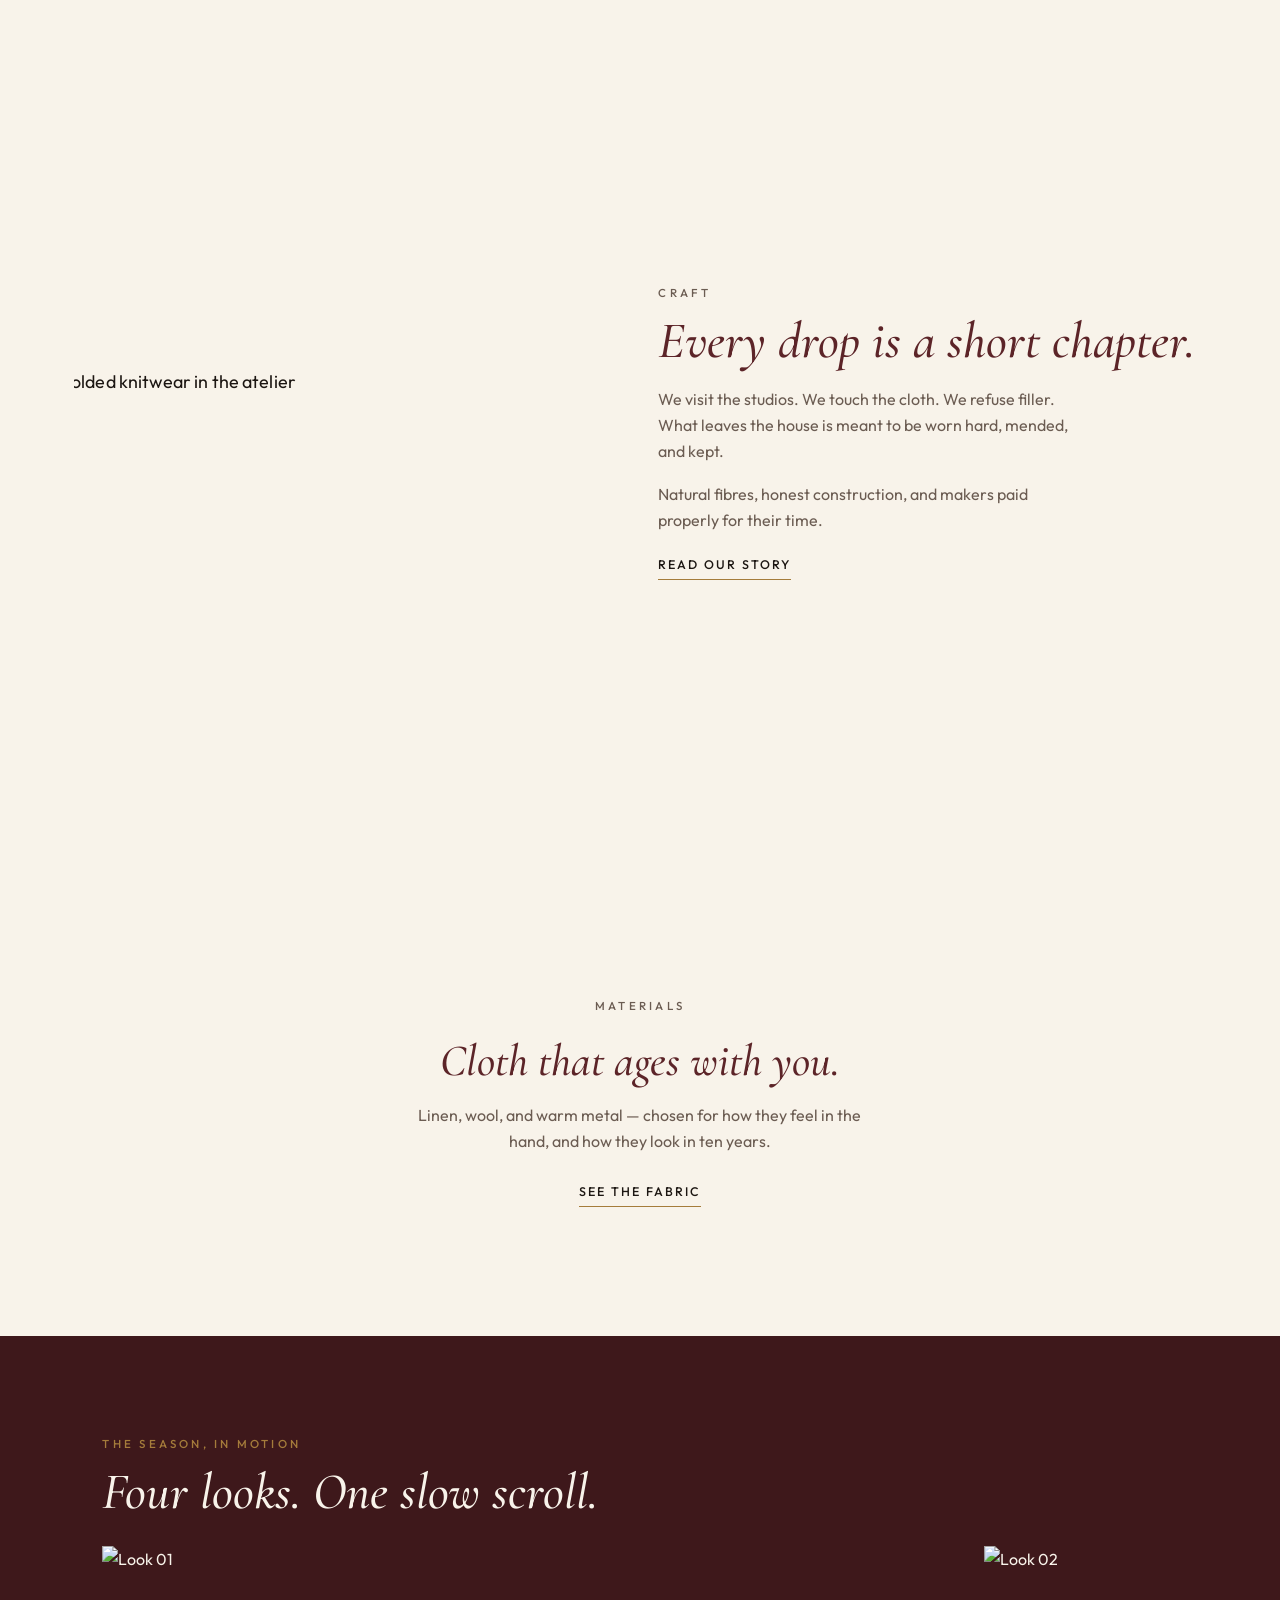
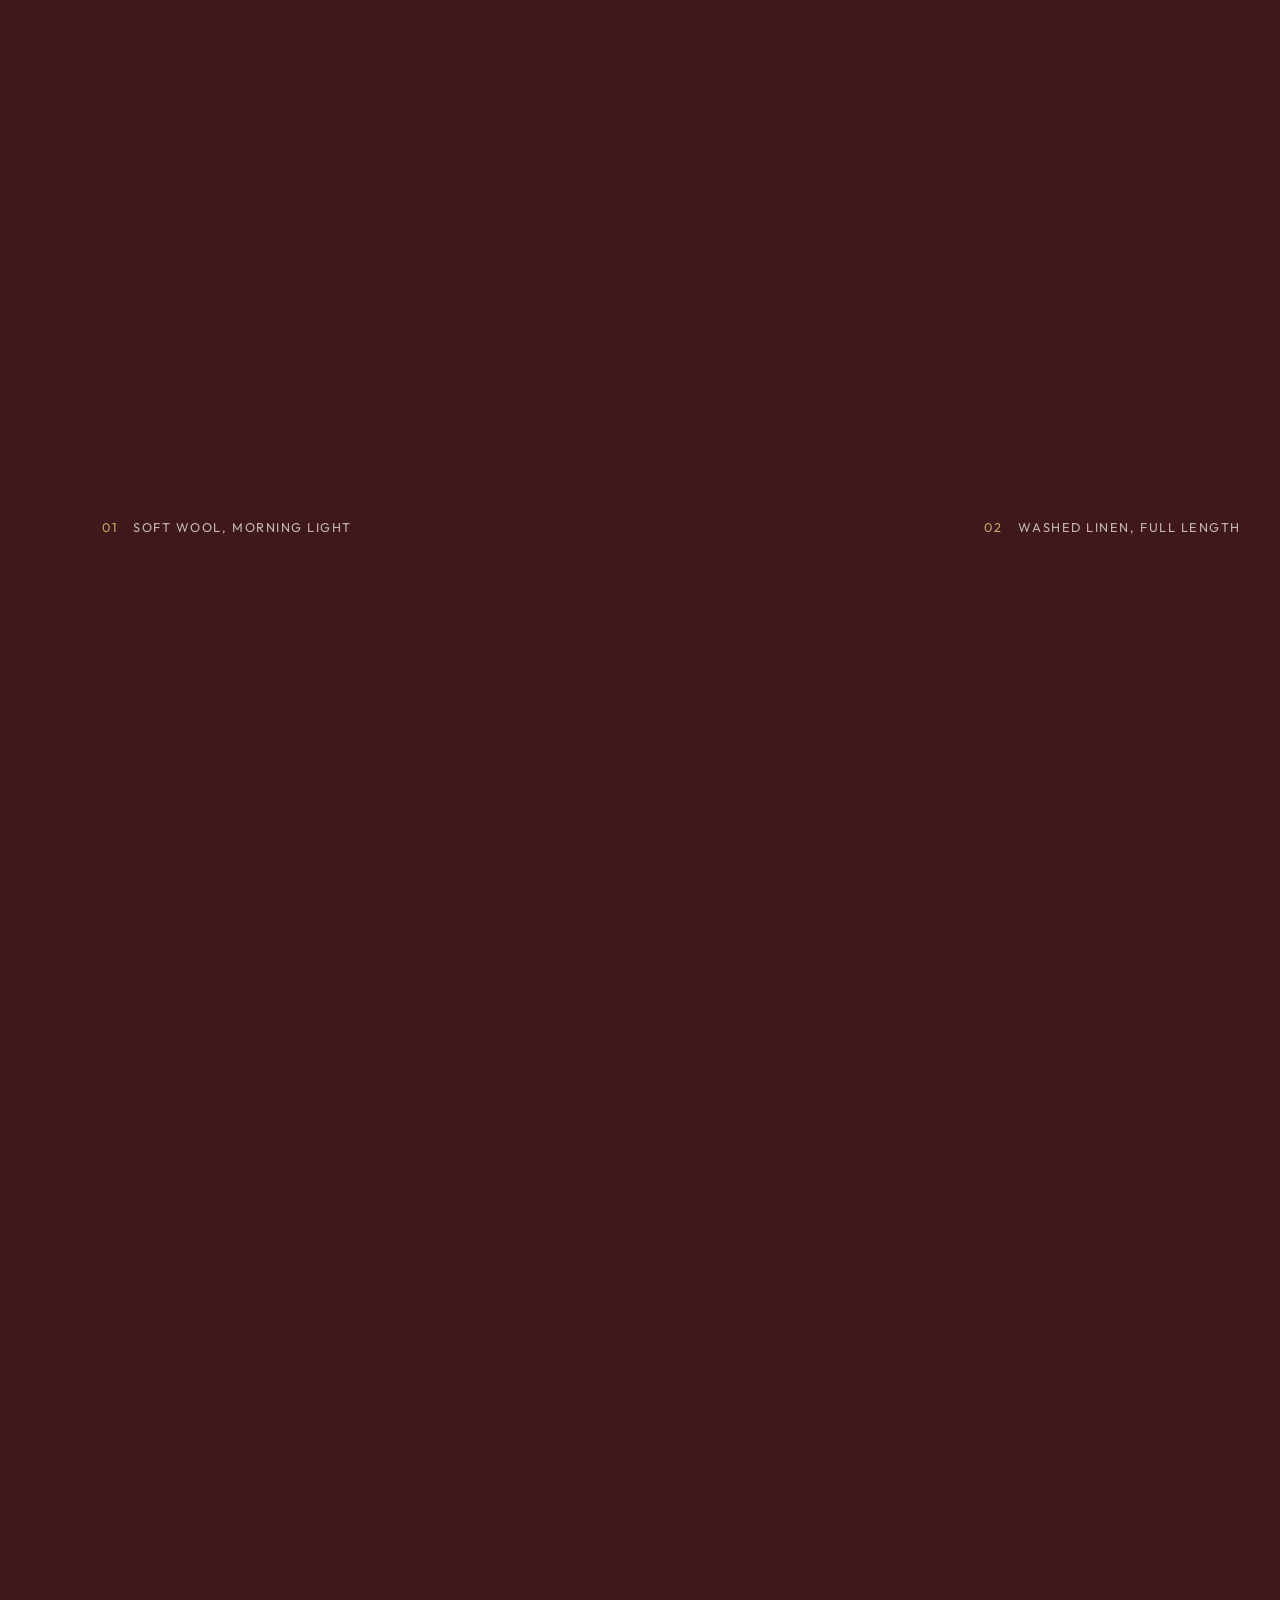
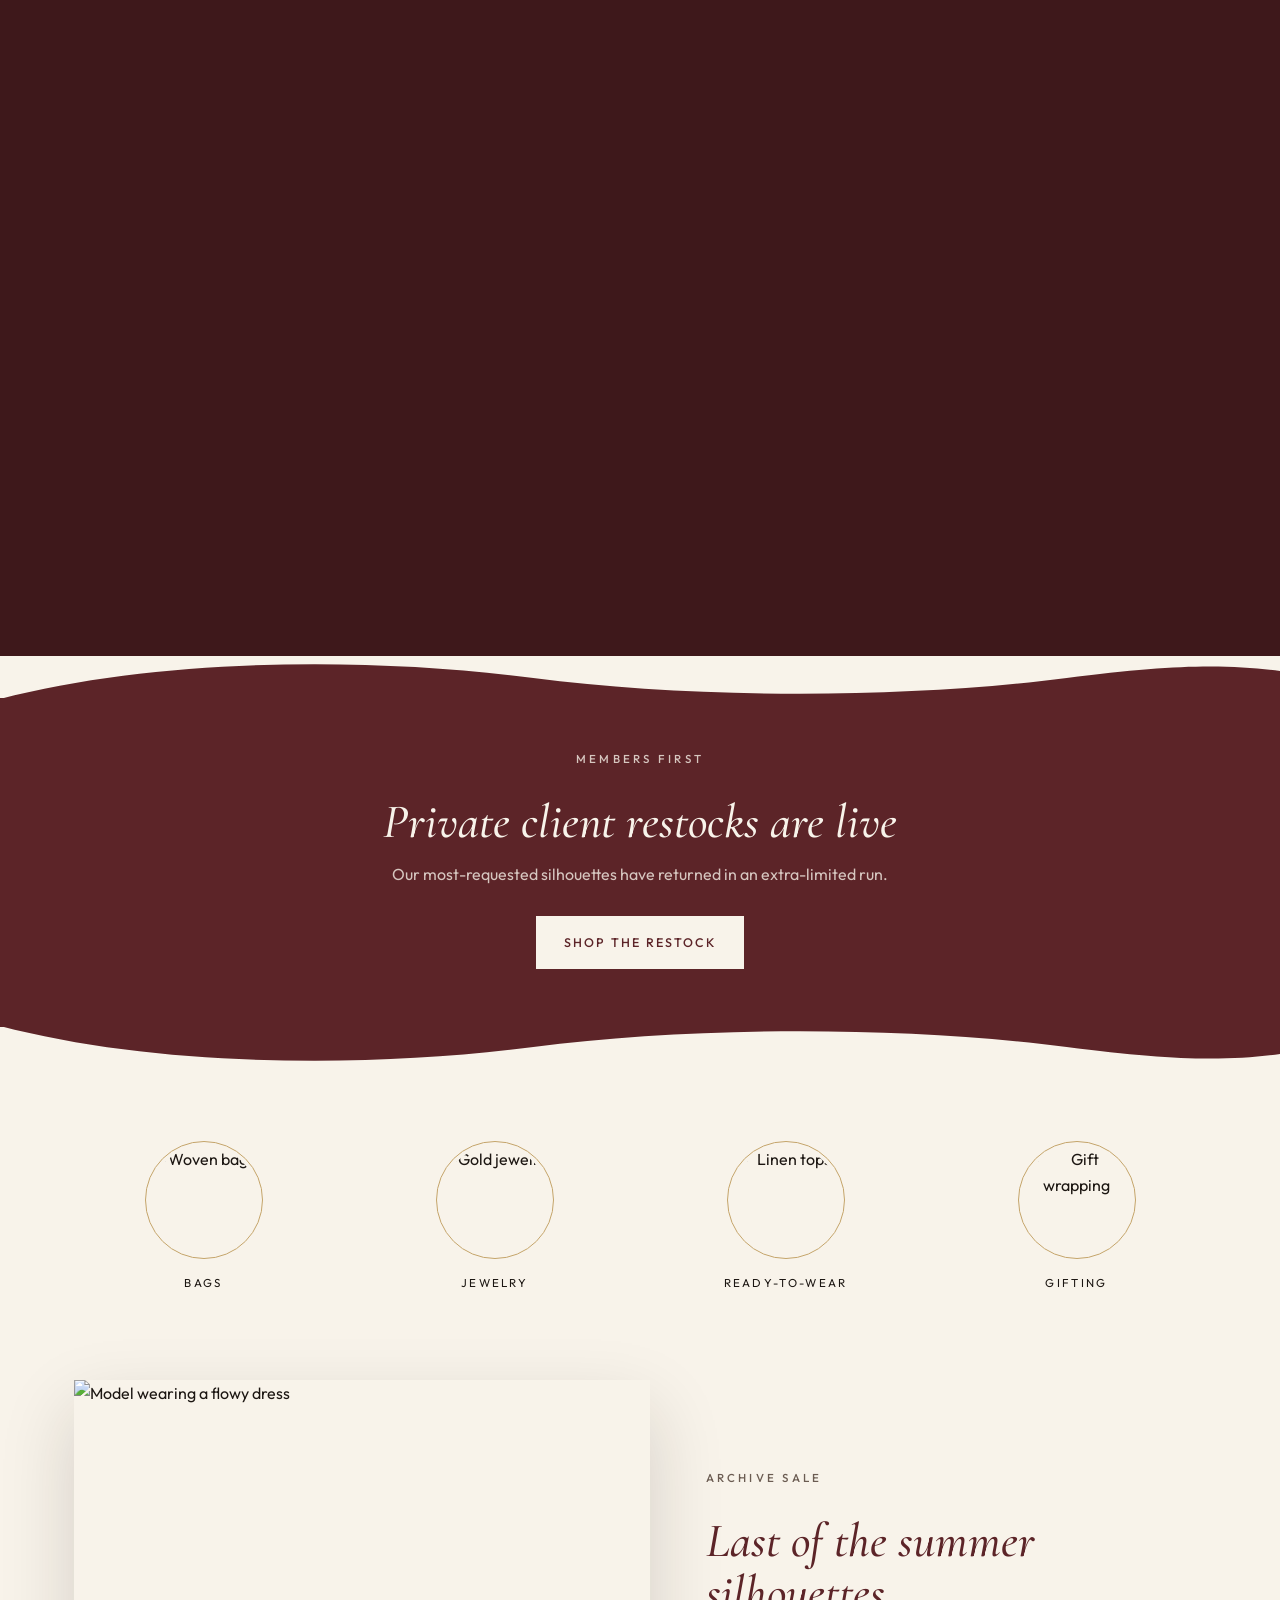
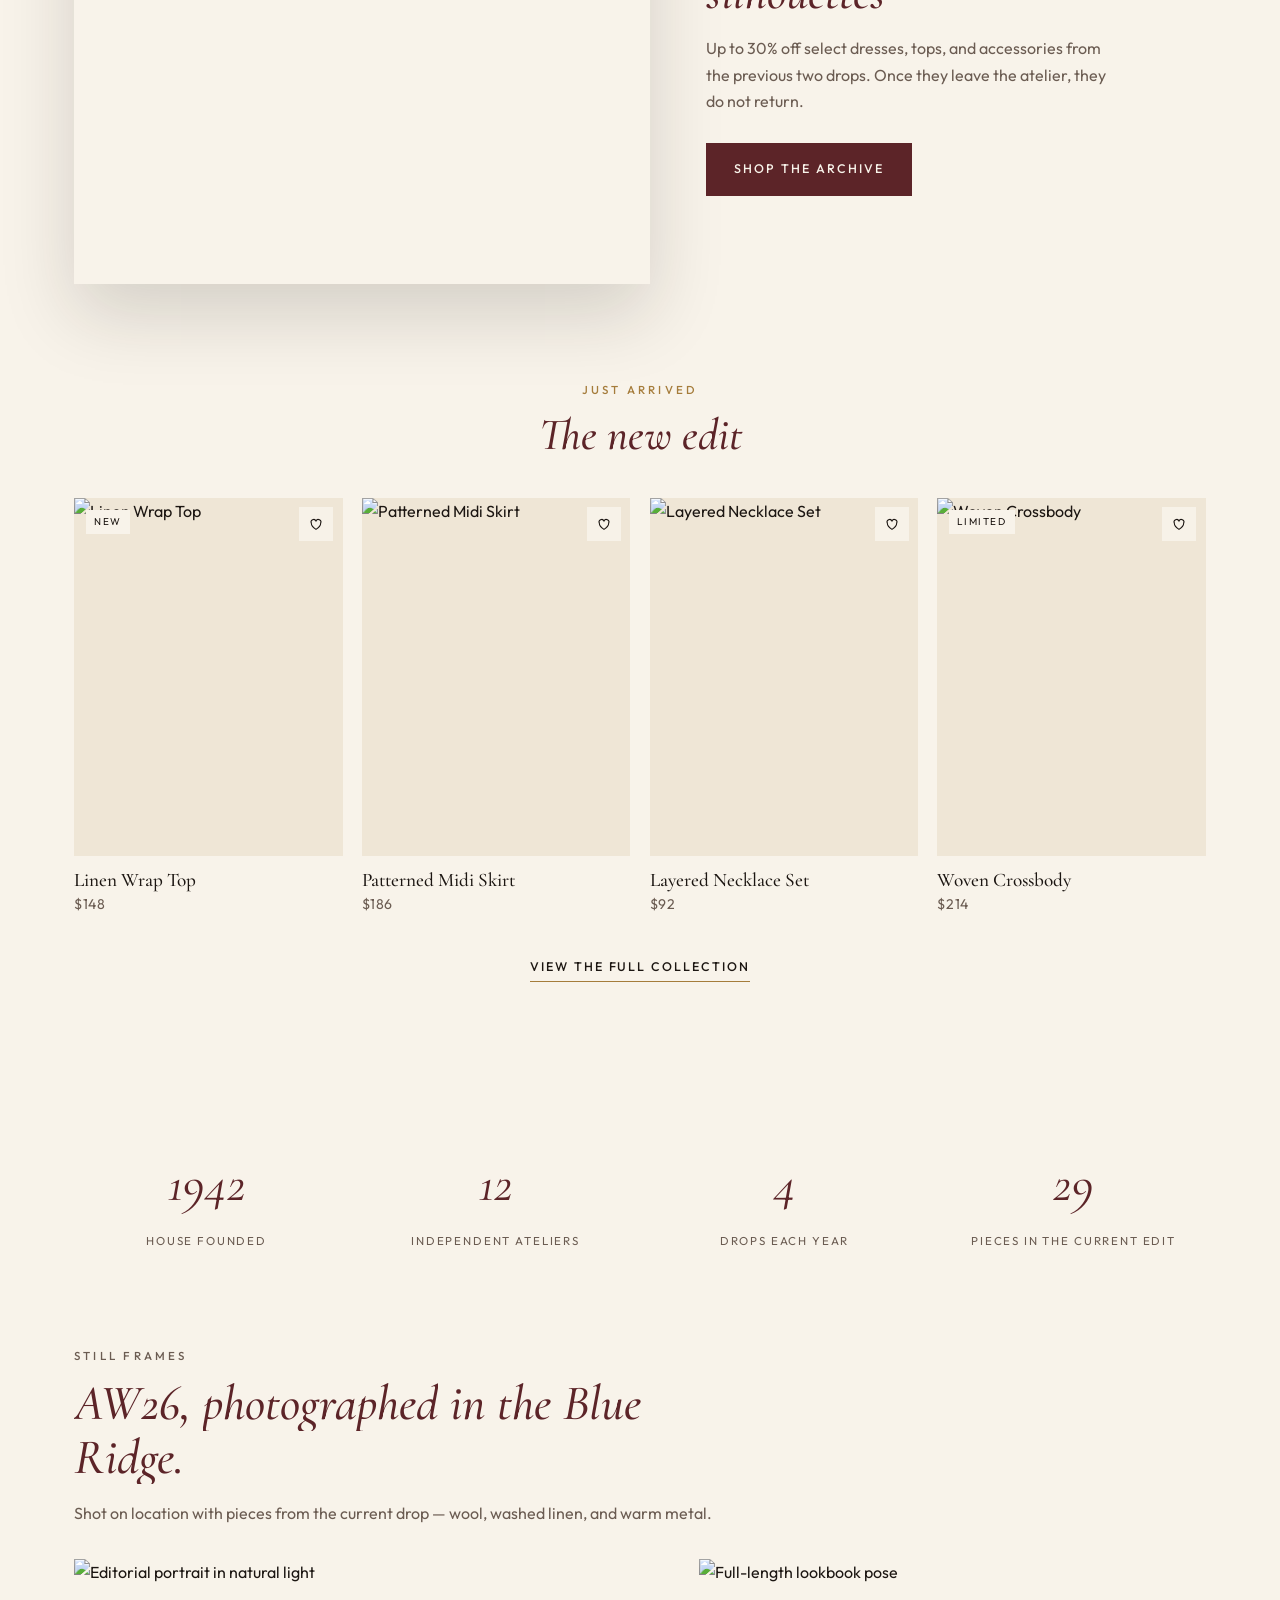
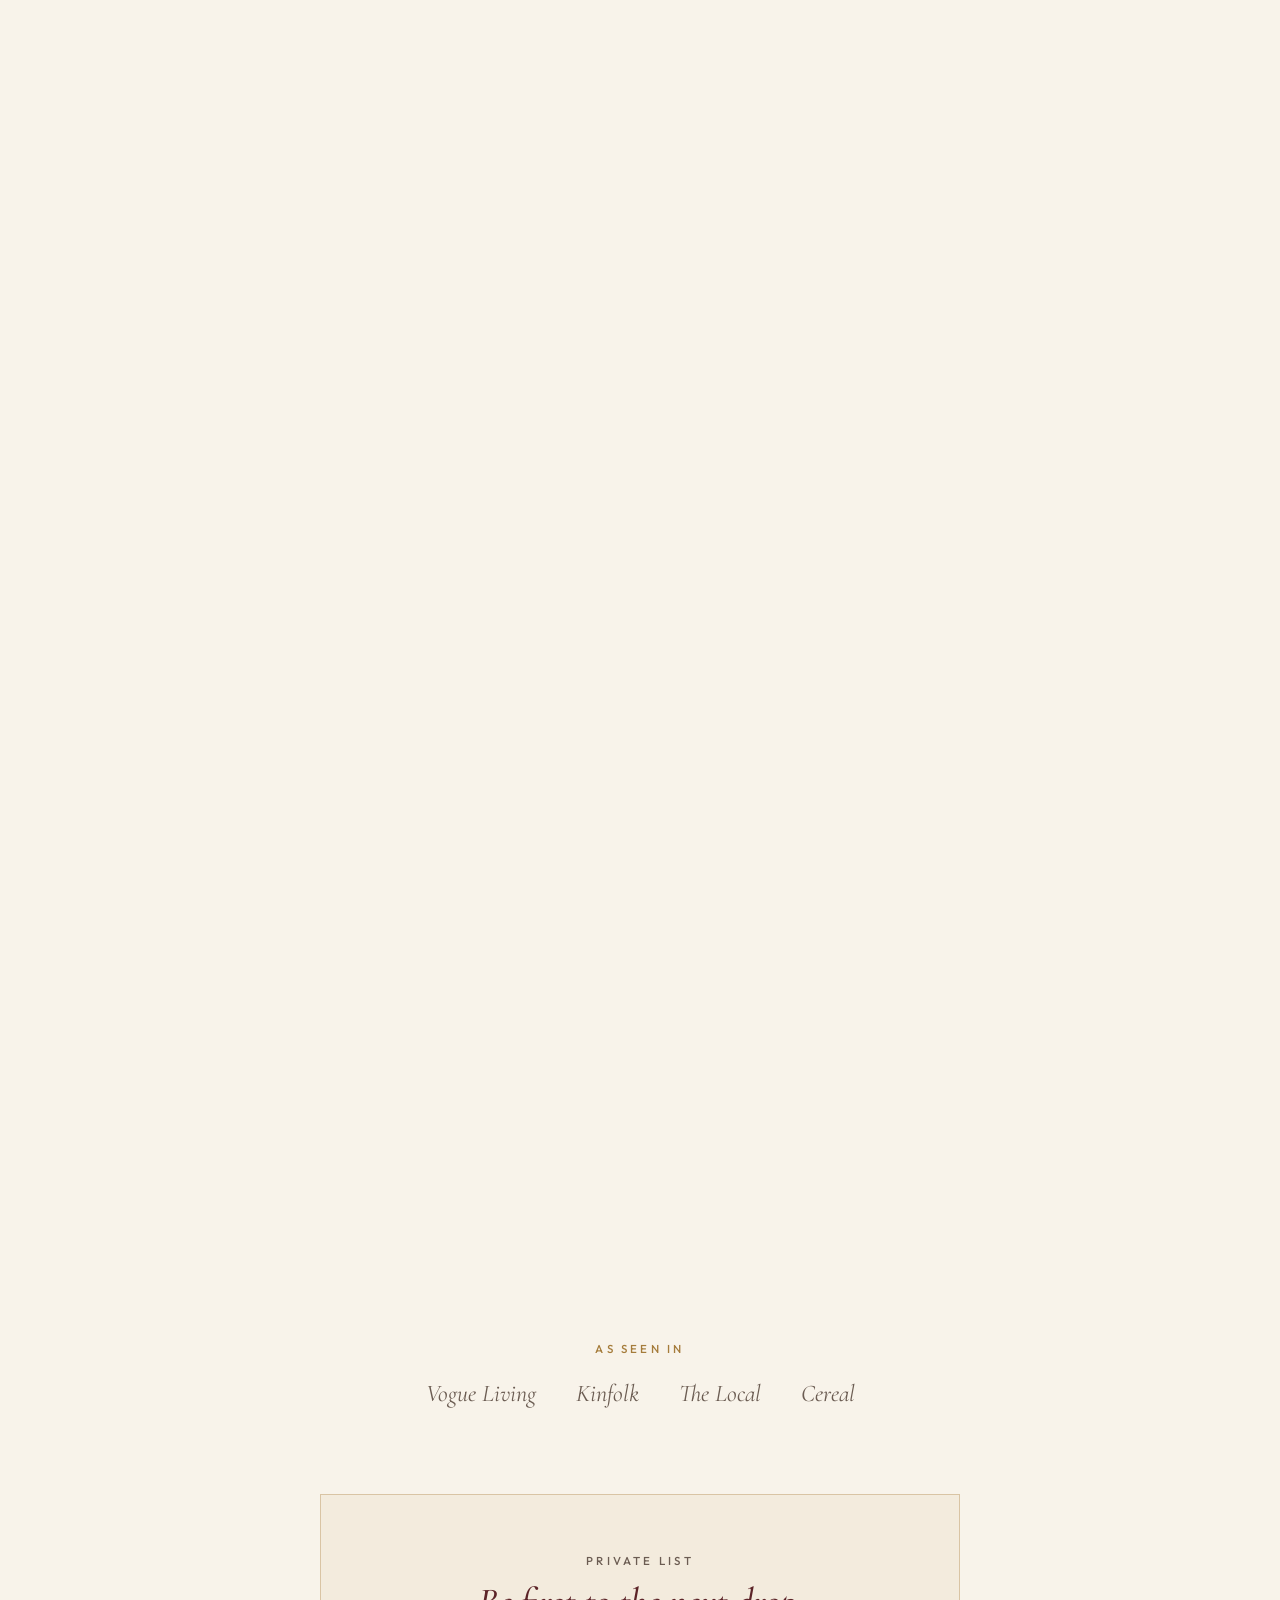
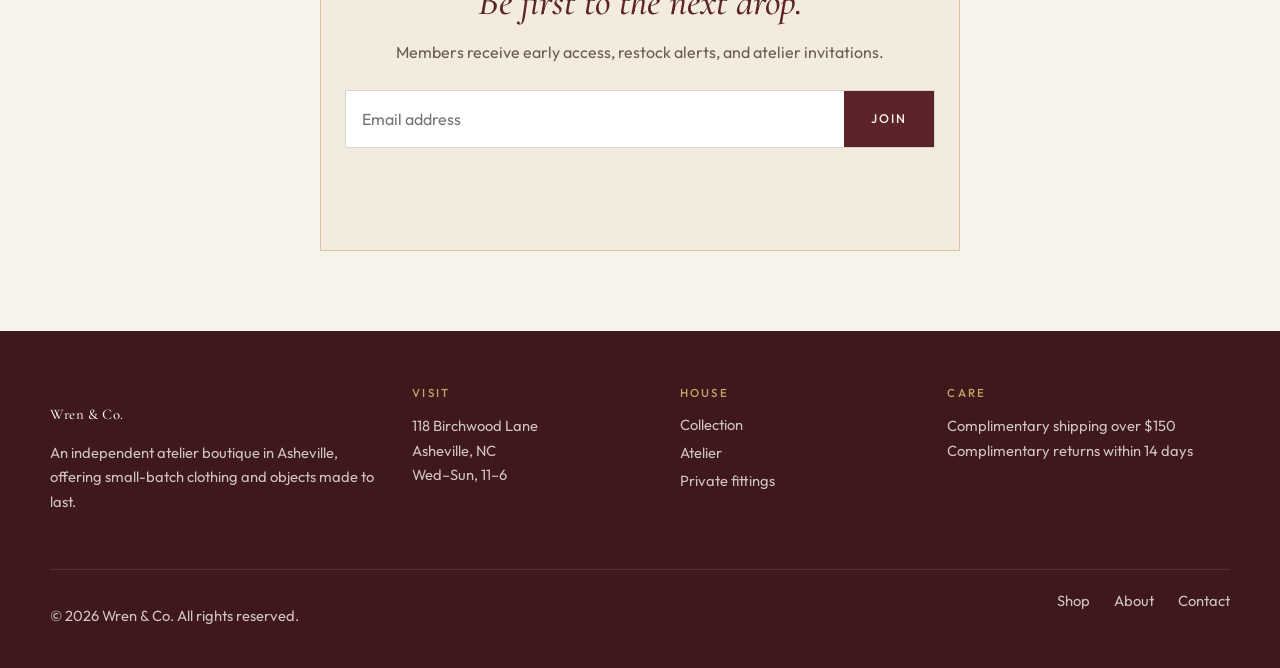
==== commit ceea213b: "Give the cinematic hero a campaign portrait and room for the type. The previous rack crop stacked th" ====
--- a/index.html
+++ b/index.html
@@ -42,7 +42,7 @@
 
 <section class="hero-cinematic" id="top">
   <div class="hero-media" data-parallax="0.28">
-    <img src="https://images.unsplash.com/photo-1490481651871-ab68de25d43d?w=1600&q=80" alt="Editorial rack of atelier garments">
+    <img src="https://images.unsplash.com/photo-1515886657613-9f3515b0c78f?w=1800&q=80" alt="Editorial full-length look in natural light">
   </div>
   <div class="hero-veil"></div>
   <div class="hero-cinematic-copy">
--- a/style.css
+++ b/style.css
@@ -23,7 +23,7 @@
 }
 
 *,*::before,*::after{ box-sizing: border-box; }
-html{ scroll-behavior: smooth; }
+html{ scroll-behavior: auto; }
 @media (prefers-reduced-motion: reduce){
   html{ scroll-behavior: auto; }
   *{ animation-duration: .01ms !important; transition-duration: .01ms !important; }
@@ -526,7 +526,7 @@
   position: relative;
   z-index: 2;
   padding: 0 8vw 12vh;
-  max-width: 18ch;
+  max-width: min(760px, 92vw);
 }
 .hero-cinematic-copy h1{
   font-size: clamp(3.4rem, 8vw, 7.2rem);
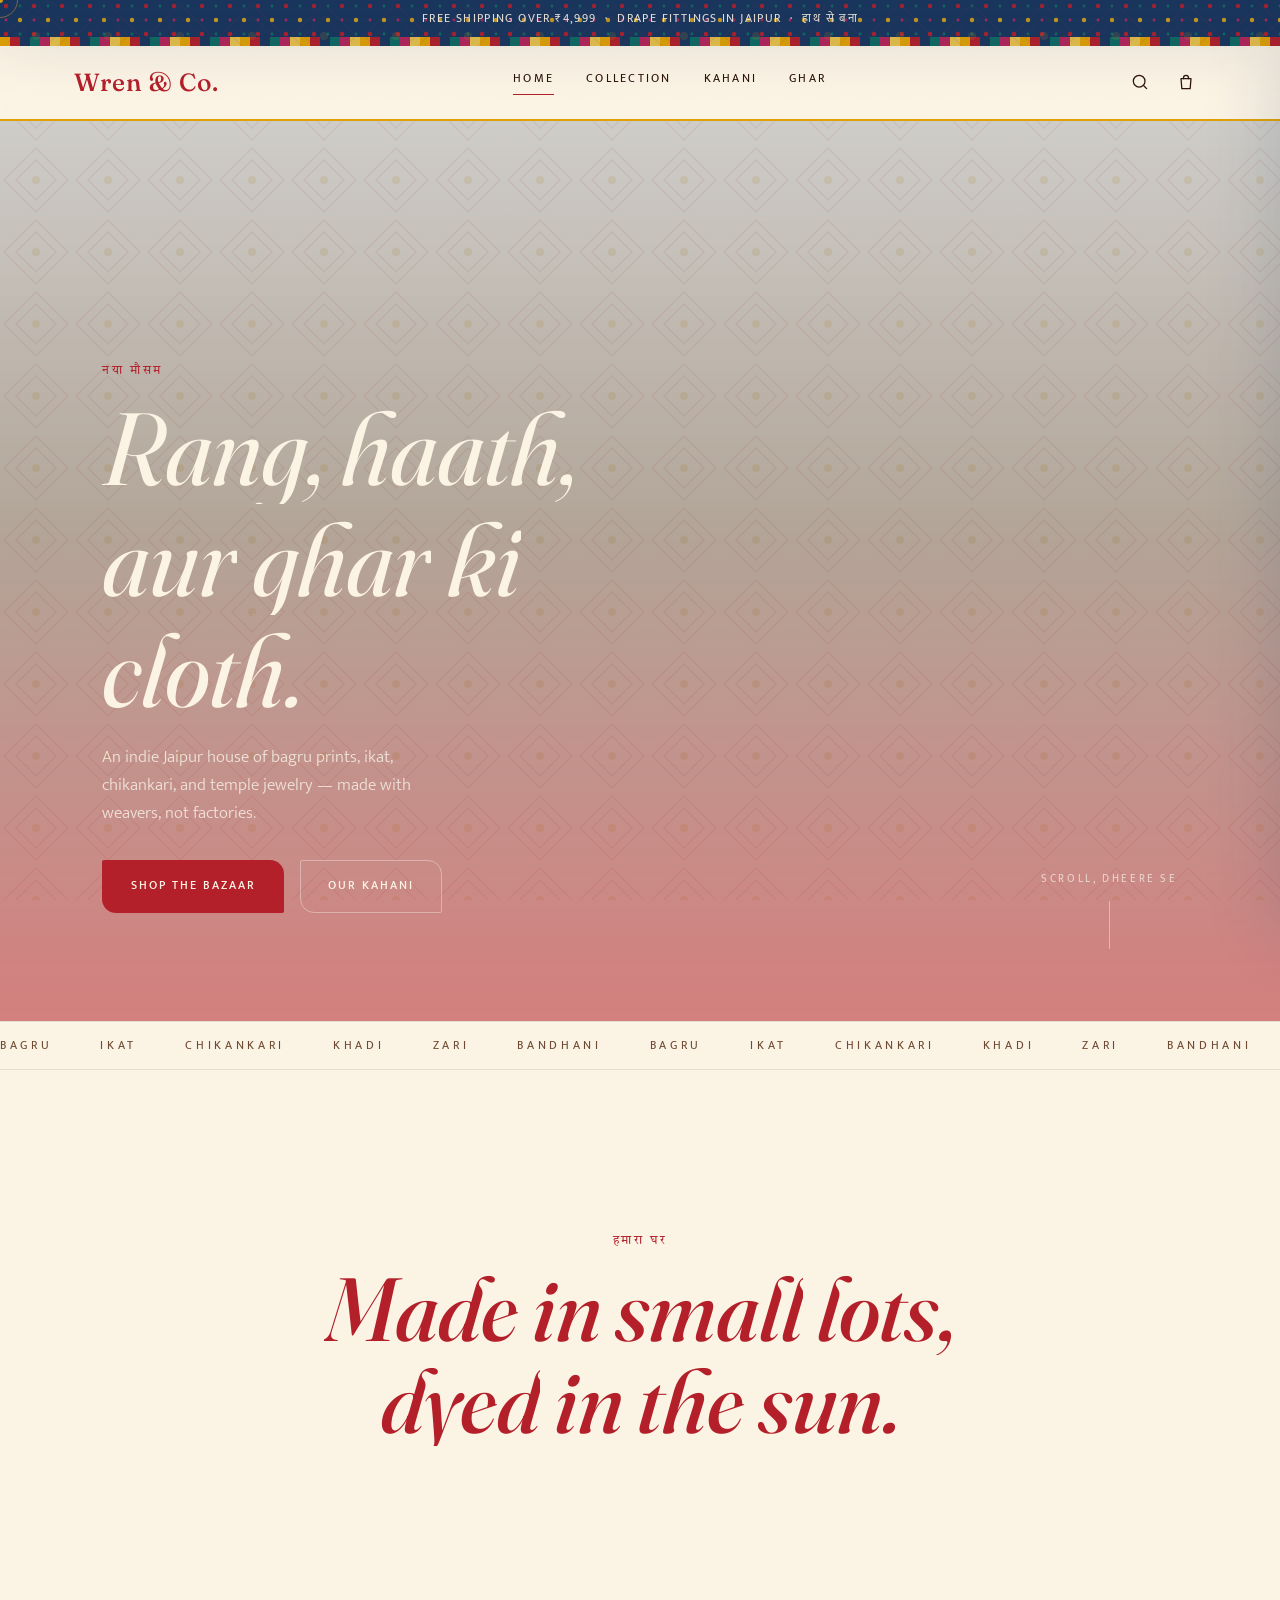
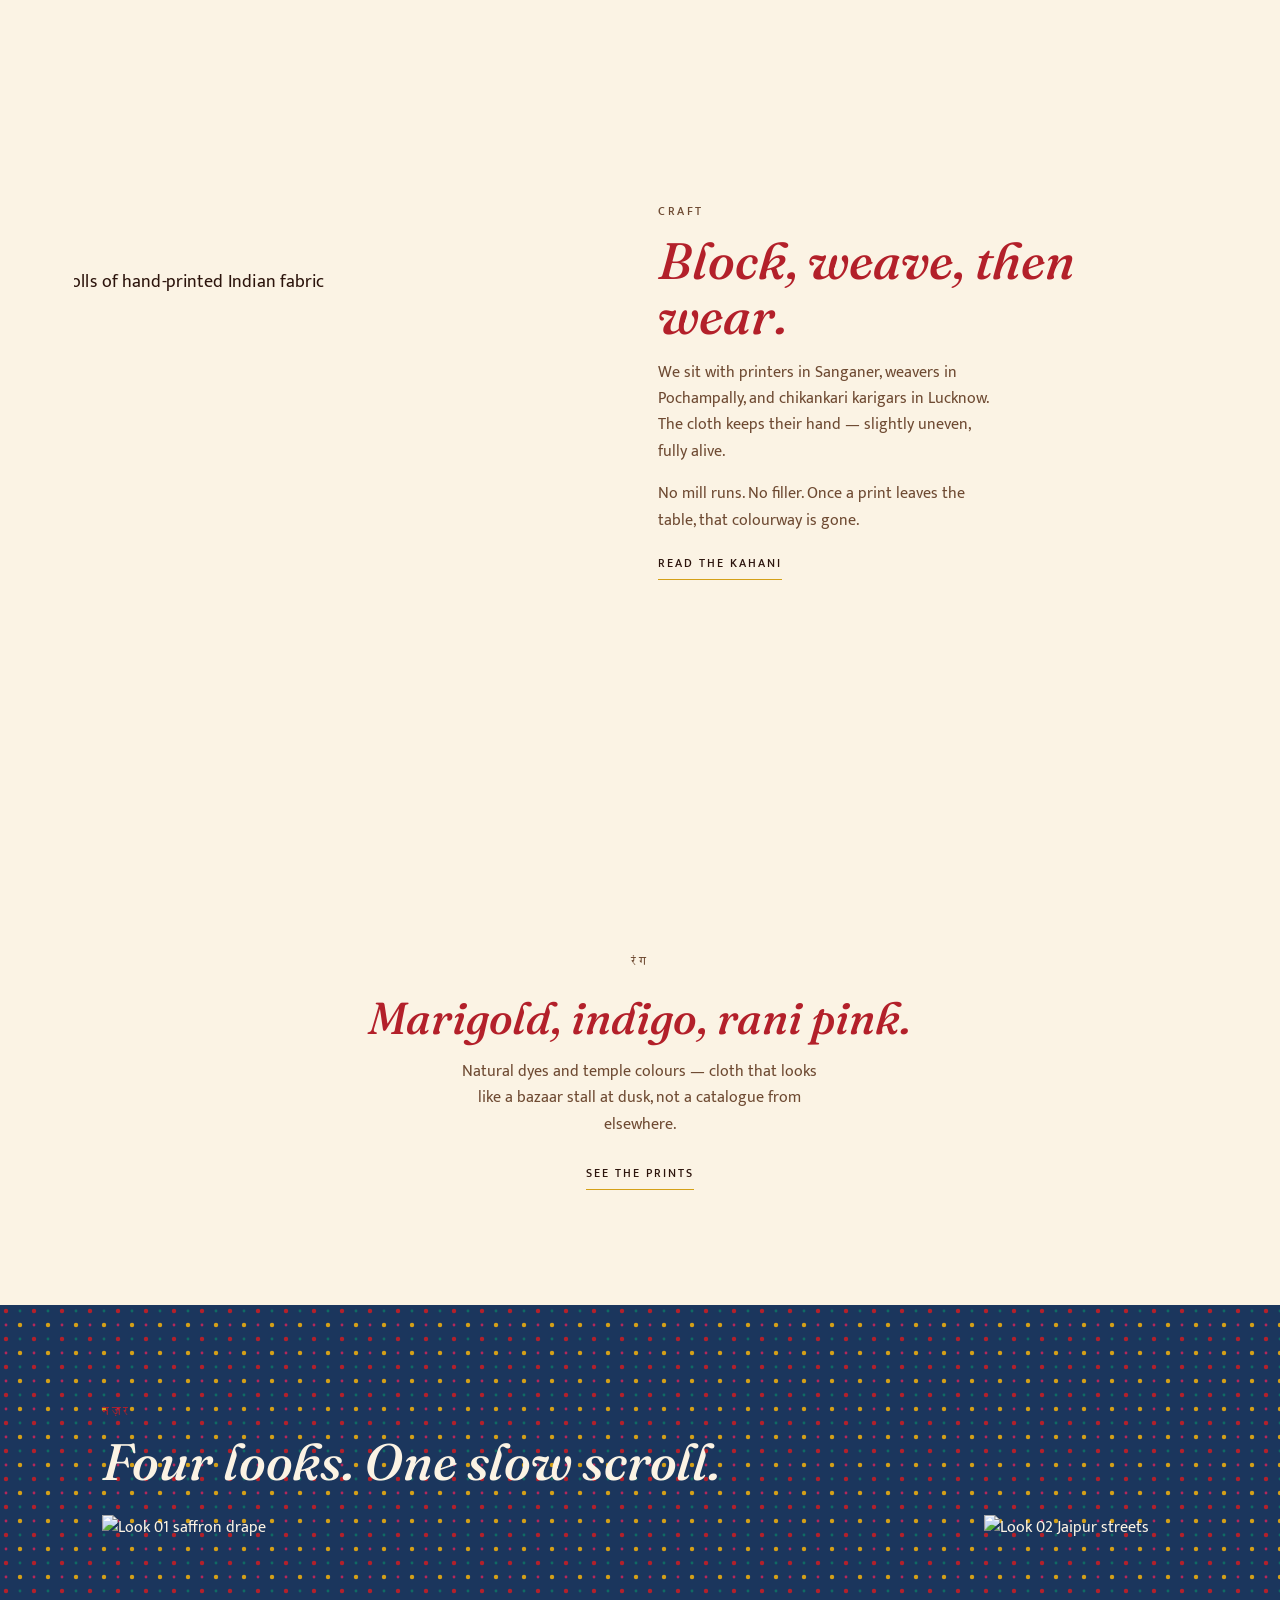
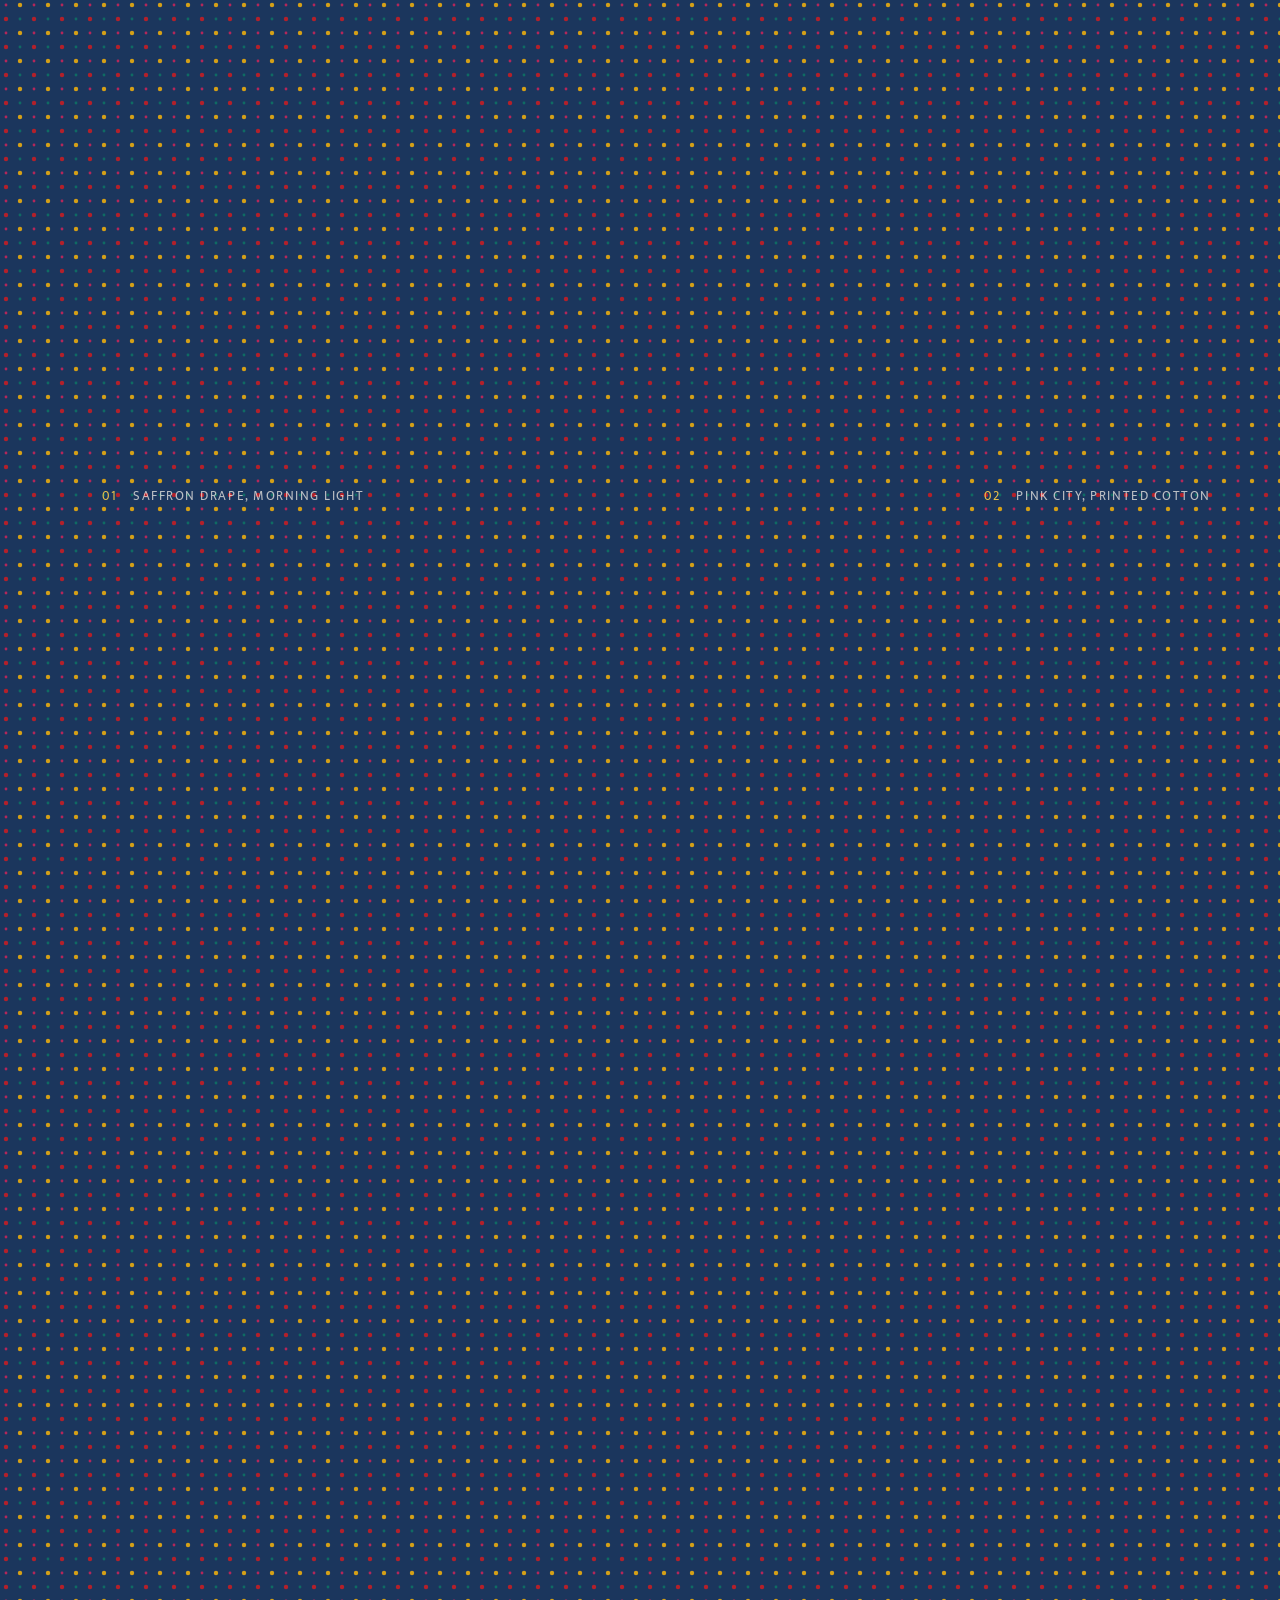
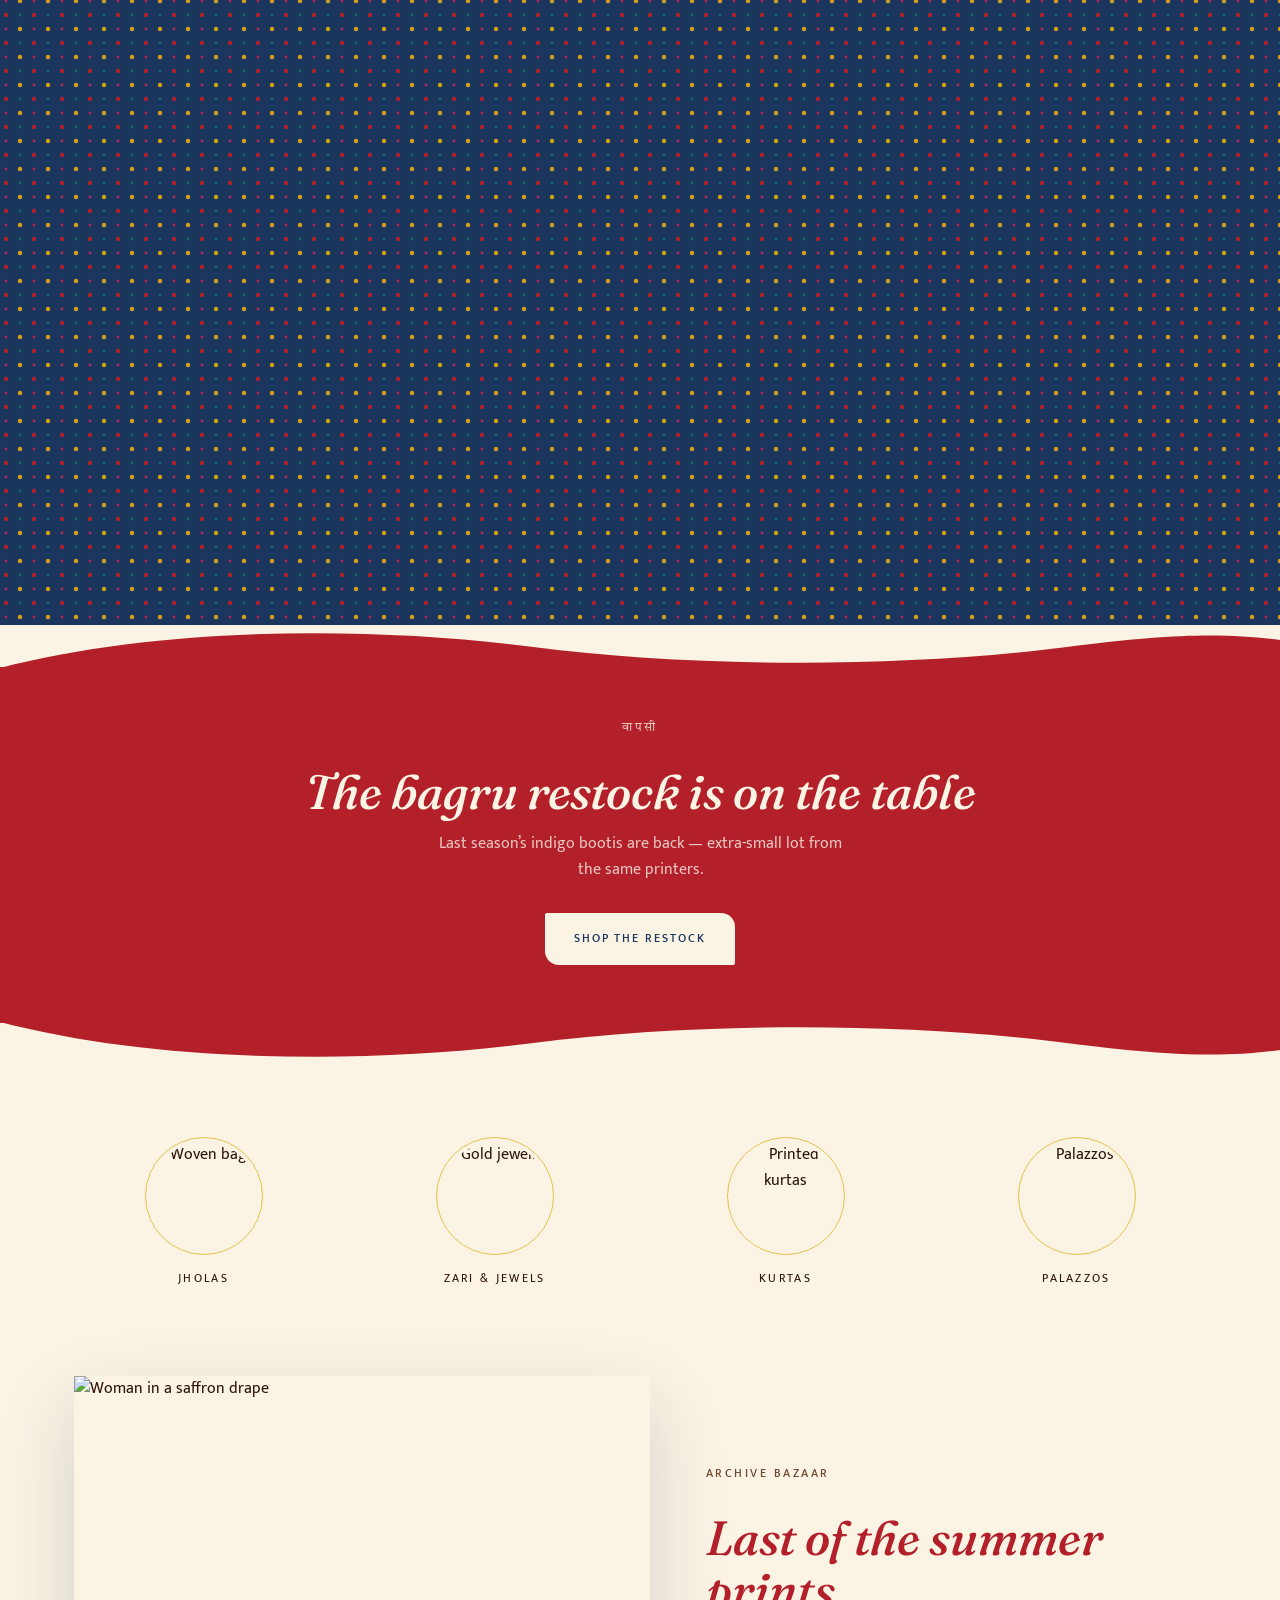
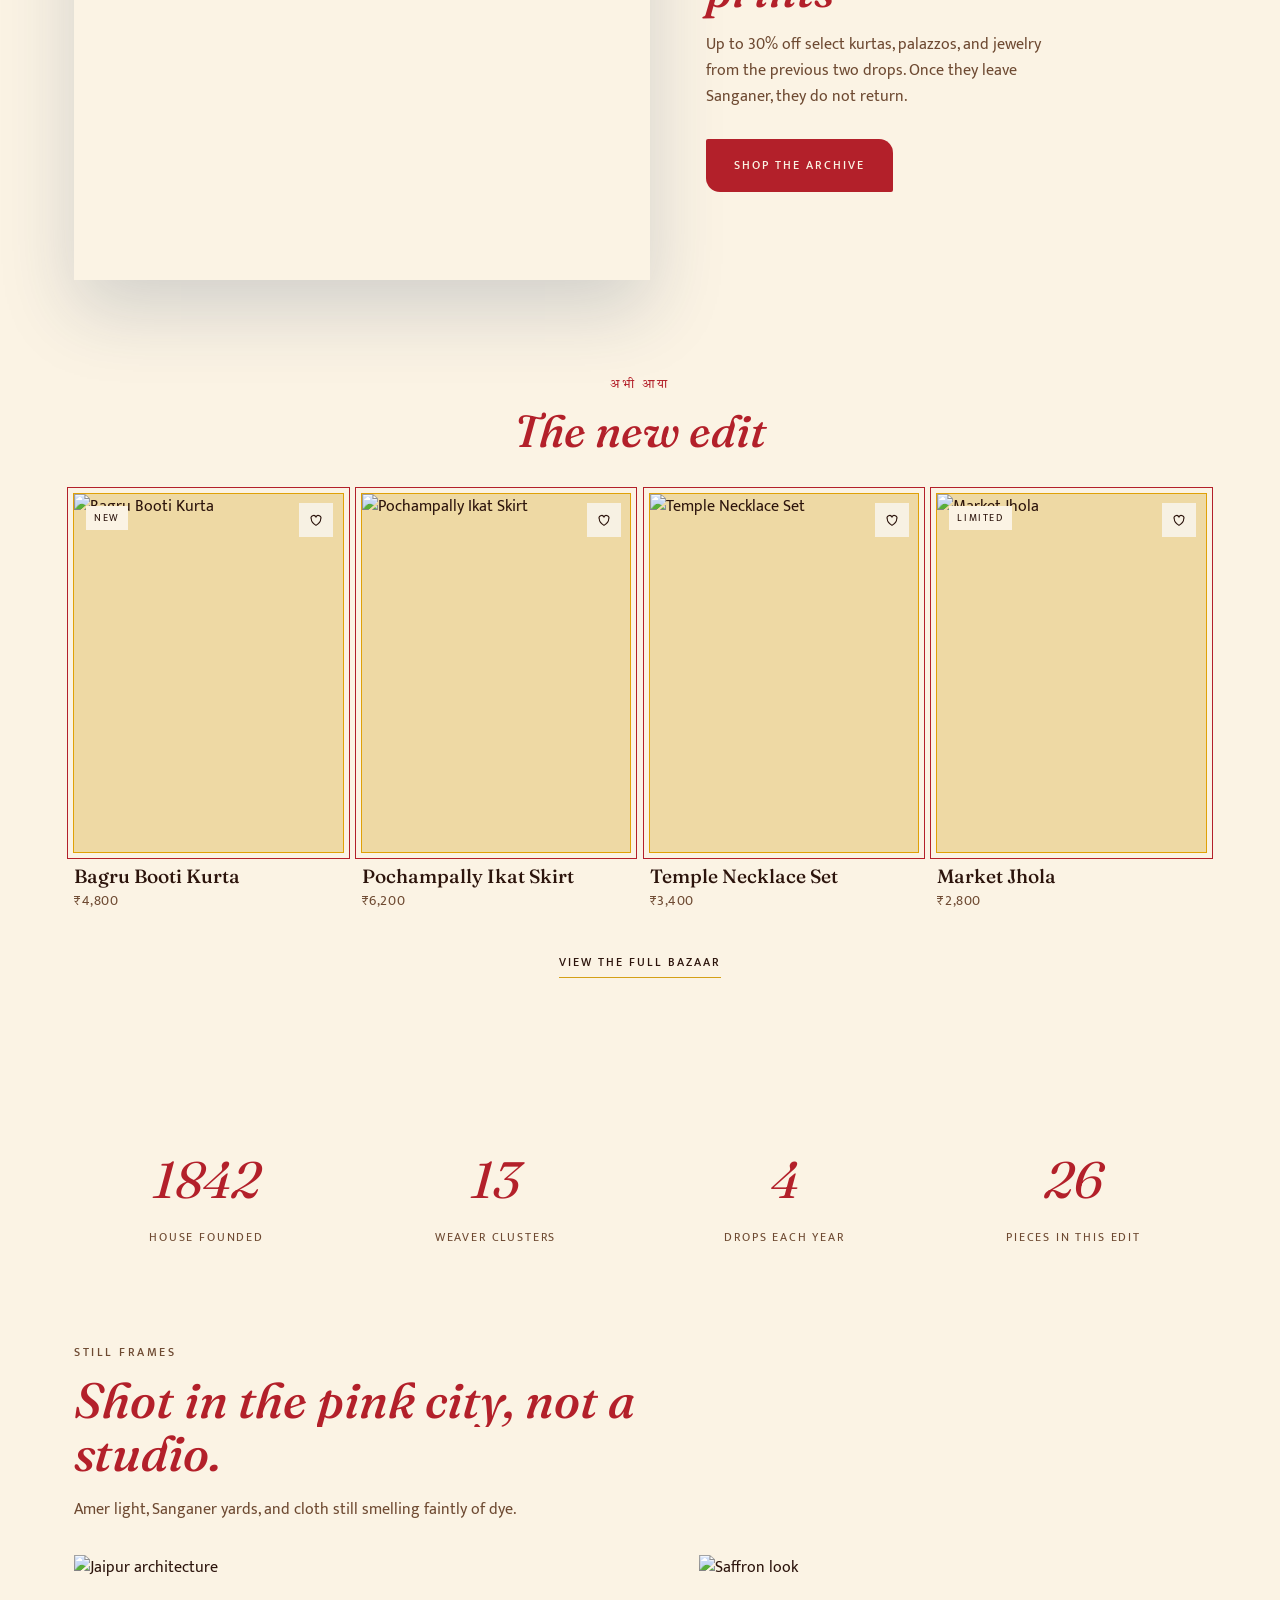
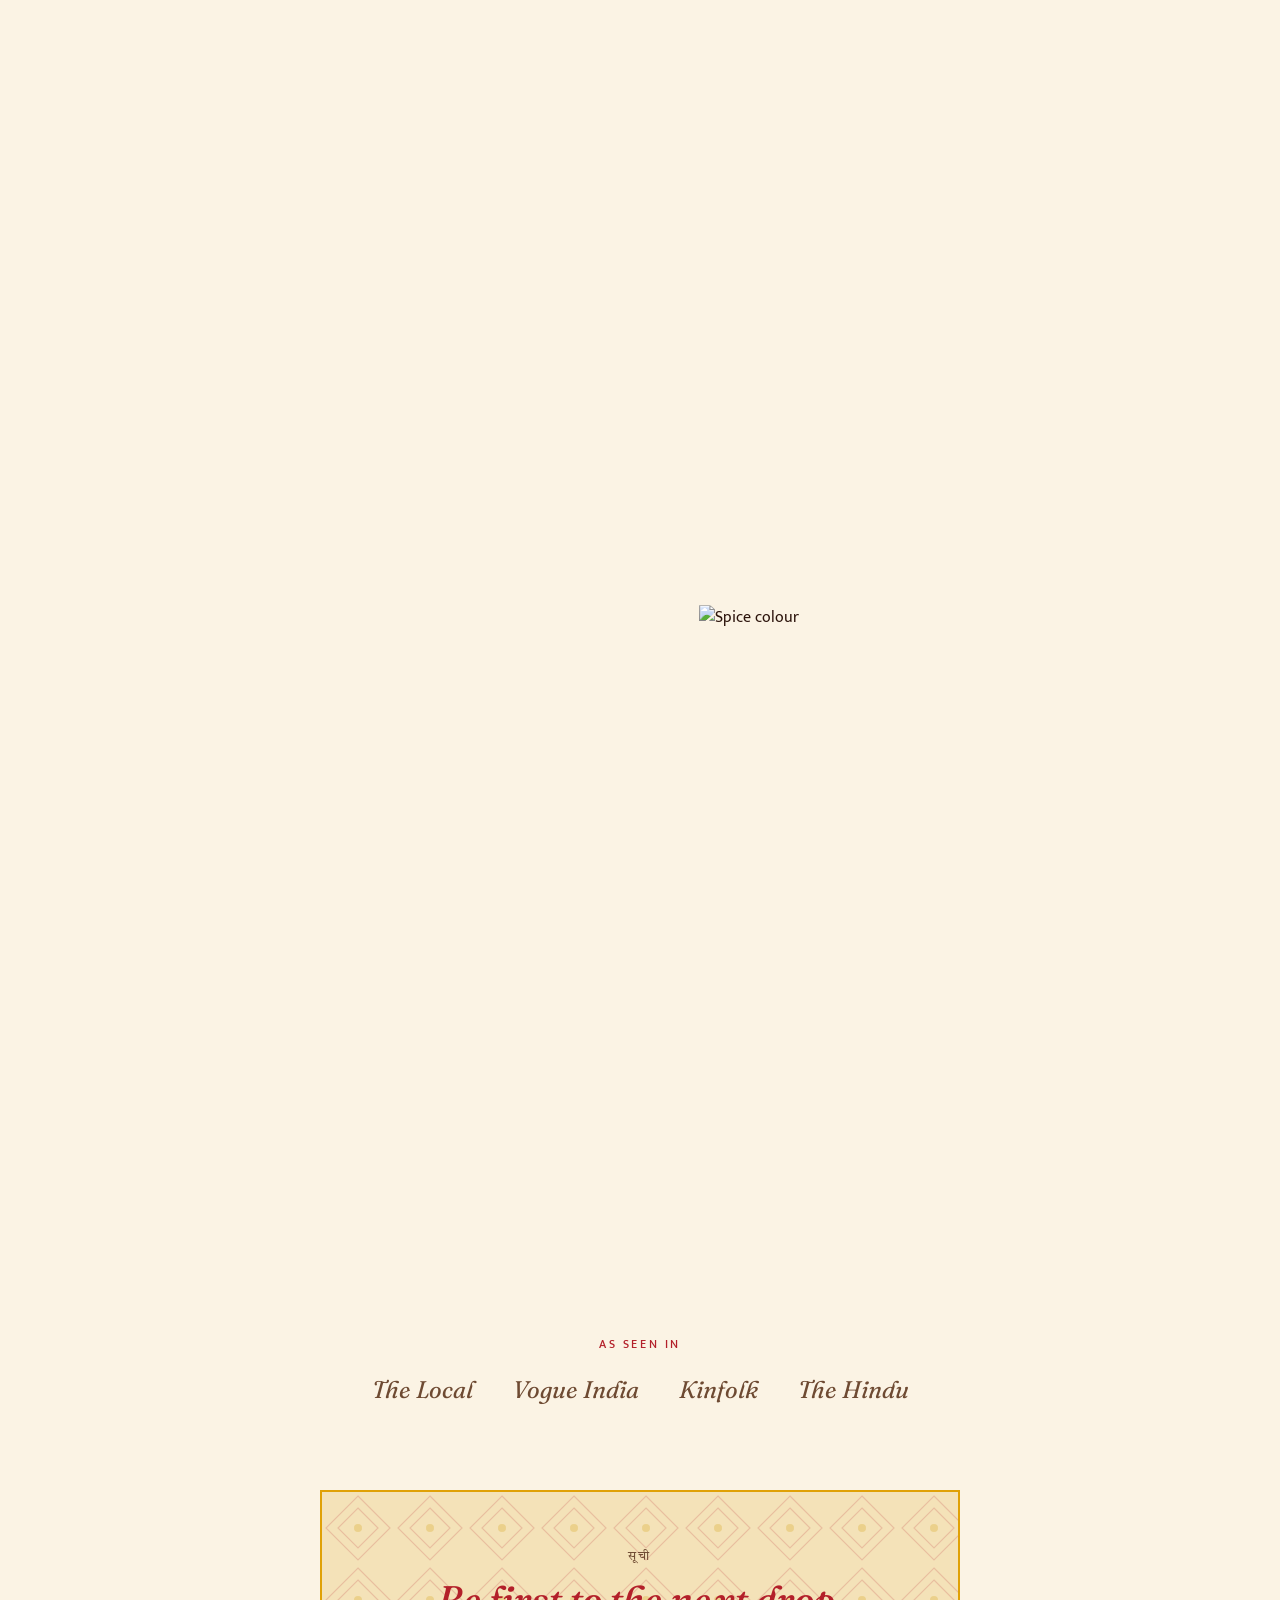
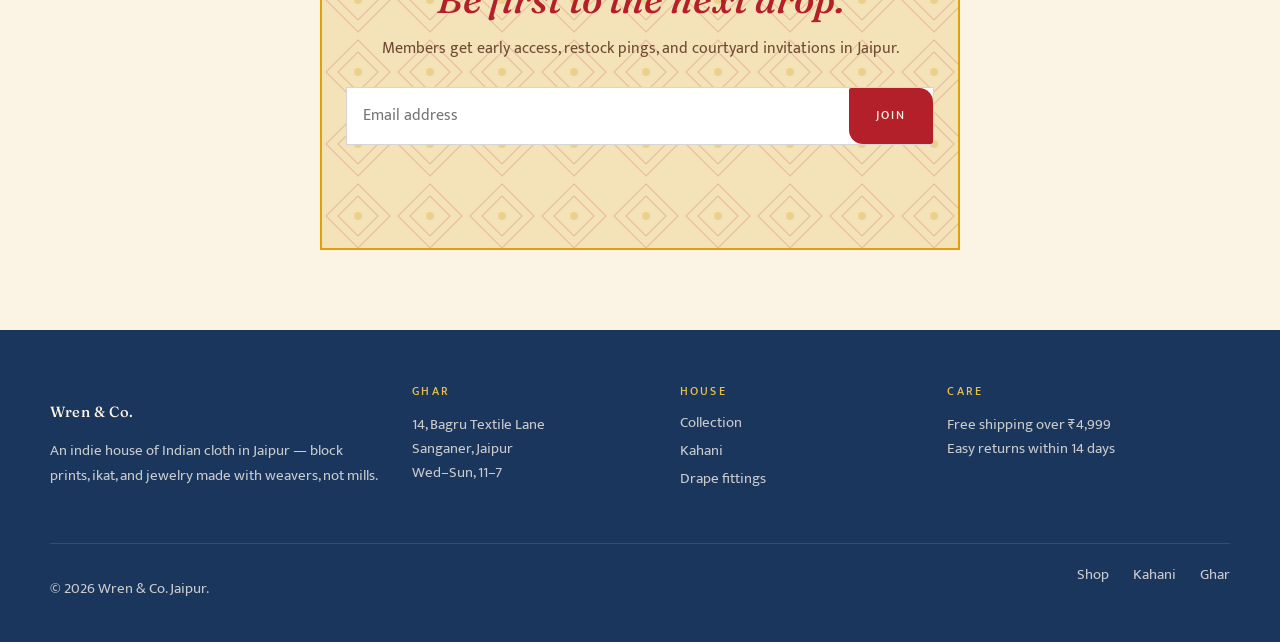
==== commit 6bb1a679: "Restyle Wren & Co. as an indie Jaipur house of Indian cloth. Swap the international atelier look for" ====
--- a/index.html
+++ b/index.html
@@ -3,18 +3,19 @@
 <head>
 <meta charset="UTF-8">
 <meta name="viewport" content="width=device-width, initial-scale=1.0">
-<title>Wren &amp; Co. — Atelier Boutique</title>
-<meta name="description" content="Wren &amp; Co. is a small-batch atelier boutique in Asheville. Limited drops, natural fabrics, and pieces chosen with intention.">
+<title>Wren &amp; Co. — Indie house of Indian cloth</title>
+<meta name="description" content="Wren &amp; Co. is an indie boutique in Jaipur. Block prints, ikat, chikankari, and jewelry made with weavers across India.">
 <link rel="preconnect" href="https://fonts.googleapis.com">
 <link rel="preconnect" href="https://fonts.gstatic.com" crossorigin>
-<link href="https://fonts.googleapis.com/css2?family=Cormorant+Garamond:ital,wght@0,400;0,500;0,600;0,700;1,400;1,500&family=Outfit:wght@300;400;500;600&display=swap" rel="stylesheet">
+<link href="https://fonts.googleapis.com/css2?family=Fraunces:ital,opsz,wght@0,9..144,400;0,9..144,600;1,9..144,400;1,9..144,600&family=Mukta:wght@400;500;600&family=Tiro+Devanagari+Hindi:ital@0;1&display=swap" rel="stylesheet">
 <link rel="stylesheet" href="style.css">
 </head>
 <body>
 
 <div class="announce-bar">
-  <p>Complimentary shipping on orders over $150 &nbsp;·&nbsp; Private fittings by appointment</p>
+  <p>Free shipping over ₹4,999 &nbsp;·&nbsp; Drape fittings in Jaipur &nbsp;·&nbsp; हाथ से बना</p>
 </div>
+<div class="pattern-rail" aria-hidden="true"></div>
 
 <header class="site-nav">
   <div class="nav-inner">
@@ -22,8 +23,8 @@
     <nav class="nav-links" id="navLinks">
       <a href="index.html" class="is-current">Home</a>
       <a href="shop.html">Collection</a>
-      <a href="about.html">Atelier</a>
-      <a href="contact.html">Visit</a>
+      <a href="about.html">Kahani</a>
+      <a href="contact.html">Ghar</a>
     </nav>
     <div class="nav-icons">
       <button class="icon-btn" data-open-search type="button" aria-label="Search the collection">
@@ -42,63 +43,63 @@
 
 <section class="hero-cinematic" id="top">
   <div class="hero-media" data-parallax="0.28">
-    <img src="https://images.unsplash.com/photo-1515886657613-9f3515b0c78f?w=1800&q=80" alt="Editorial full-length look in natural light">
+    <img src="https://images.unsplash.com/photo-1610030469983-98e550d6193c?w=1800&q=80" alt="Bright Indian textiles hanging in a market">
   </div>
   <div class="hero-veil"></div>
   <div class="hero-cinematic-copy">
-    <p class="eyebrow eyebrow-light">Autumn / Winter 2026</p>
-    <h1 data-split>Quiet luxury, made by hand.</h1>
-    <p class="hero-sub">A considered edit of linen, wool, and gold-toned pieces — small-batch, limited, and meant to be worn for years.</p>
+    <p class="eyebrow hindi">नया मौसम</p>
+    <h1 data-split>Rang, haath, aur ghar ki cloth.</h1>
+    <p class="hero-sub">An indie Jaipur house of bagru prints, ikat, chikankari, and temple jewelry — made with weavers, not factories.</p>
     <div class="hero-actions">
-      <a href="shop.html" class="btn btn-primary" data-magnetic>Explore the collection</a>
-      <a href="about.html" class="btn btn-ghost" data-magnetic>The atelier</a>
-    </div>
-  </div>
-  <p class="scroll-hint">Scroll to enter</p>
+      <a href="shop.html" class="btn btn-primary" data-magnetic>Shop the bazaar</a>
+      <a href="about.html" class="btn btn-ghost" data-magnetic>Our kahani</a>
+    </div>
+  </div>
+  <p class="scroll-hint">Scroll, dheere se</p>
 </section>
 
 <div class="marquee" aria-hidden="true">
   <div class="marquee-track">
-    <span>Small Batch</span><span>Natural Fibres</span><span>Hand Finished</span><span>Limited Drops</span><span>Private Client</span>
-    <span>Small Batch</span><span>Natural Fibres</span><span>Hand Finished</span><span>Limited Drops</span><span>Private Client</span>
+    <span>Bagru</span><span>Ikat</span><span>Chikankari</span><span>Khadi</span><span>Zari</span><span>Bandhani</span>
+    <span>Bagru</span><span>Ikat</span><span>Chikankari</span><span>Khadi</span><span>Zari</span><span>Bandhani</span>
   </div>
 </div>
 
 <section class="statement">
-  <p class="eyebrow">The house</p>
-  <h2 data-split>Designed to be kept, not replaced.</h2>
+  <p class="eyebrow hindi">हमारा घर</p>
+  <h2 data-split>Made in small lots, dyed in the sun.</h2>
 </section>
 
 <section class="sticky-story" data-sticky-story>
   <div class="sticky-story-media">
     <div class="media-mask" data-mask>
-      <img src="https://images.unsplash.com/photo-1445205170230-053b83016050?w=900&q=80" alt="Folded knitwear in the atelier" data-parallax="0.18">
+      <img src="https://images.unsplash.com/photo-1603252109360-909baaf261c7?w=900&q=80" alt="Rolls of hand-printed Indian fabric" data-parallax="0.18">
     </div>
   </div>
   <div class="sticky-story-copy">
     <p class="eyebrow">Craft</p>
-    <h2>Every drop is a short chapter.</h2>
-    <p>We visit the studios. We touch the cloth. We refuse filler. What leaves the house is meant to be worn hard, mended, and kept.</p>
-    <p>Natural fibres, honest construction, and makers paid properly for their time.</p>
-    <a href="about.html" class="link-underline">Read our story</a>
+    <h2>Block, weave, then wear.</h2>
+    <p>We sit with printers in Sanganer, weavers in Pochampally, and chikankari karigars in Lucknow. The cloth keeps their hand — slightly uneven, fully alive.</p>
+    <p>No mill runs. No filler. Once a print leaves the table, that colourway is gone.</p>
+    <a href="about.html" class="link-underline">Read the kahani</a>
   </div>
 </section>
 
 <section class="feature-text">
   <div class="feature-photo feature-photo-left">
     <div class="media-mask" data-mask>
-      <img src="https://images.unsplash.com/photo-1445205170230-053b83016050?w=500&q=80" alt="Folded knitwear detail">
+      <img src="https://images.unsplash.com/photo-1610030469983-98e550d6193c?w=500&q=80" alt="Stacked colourful textiles">
     </div>
   </div>
   <div class="feature-copy">
-    <p class="eyebrow">Materials</p>
-    <h2>Cloth that ages with you.</h2>
-    <p>Linen, wool, and warm metal — chosen for how they feel in the hand, and how they look in ten years.</p>
-    <a href="shop.html" class="link-underline">See the fabric</a>
+    <p class="eyebrow hindi">रंग</p>
+    <h2>Marigold, indigo, rani pink.</h2>
+    <p>Natural dyes and temple colours — cloth that looks like a bazaar stall at dusk, not a catalogue from elsewhere.</p>
+    <a href="shop.html" class="link-underline">See the prints</a>
   </div>
   <div class="feature-photo feature-photo-right">
     <div class="media-mask" data-mask>
-      <img src="https://images.unsplash.com/photo-1483985988355-763728e1935b?w=500&q=80" alt="Editorial street style detail">
+      <img src="https://images.unsplash.com/photo-1455619452474-d2be8b1e70cd?w=500&q=80" alt="Indian spices and colour">
     </div>
   </div>
 </section>
@@ -106,25 +107,25 @@
 <section class="scroll-horizon" data-horizon>
   <div class="horizon-pin">
     <div class="horizon-head">
-      <p class="eyebrow">The season, in motion</p>
+      <p class="eyebrow hindi">नज़र</p>
       <h2>Four looks. One slow scroll.</h2>
     </div>
     <div class="horizon-track">
       <figure class="horizon-slide">
-        <img src="https://images.unsplash.com/photo-1469334031218-e382a71b716b?w=1100&q=80" alt="Look 01">
-        <figcaption><span>01</span> Soft wool, morning light</figcaption>
-      </figure>
-      <figure class="horizon-slide">
-        <img src="https://images.unsplash.com/photo-1515886657613-9f3515b0c78f?w=1100&q=80" alt="Look 02">
-        <figcaption><span>02</span> Washed linen, full length</figcaption>
-      </figure>
-      <figure class="horizon-slide">
-        <img src="https://images.unsplash.com/photo-1485968579580-b6d095142e6e?w=1100&q=80" alt="Look 03">
-        <figcaption><span>03</span> Tailoring against the ridge</figcaption>
-      </figure>
-      <figure class="horizon-slide">
-        <img src="https://images.unsplash.com/photo-1490114538077-0a7f8cb49891?w=1100&q=80" alt="Look 04">
-        <figcaption><span>04</span> Archive silk, last sizes</figcaption>
+        <img src="https://images.unsplash.com/photo-1617627143750-d86bc21e42bb?w=1100&q=80" alt="Look 01 saffron drape">
+        <figcaption><span>01</span> Saffron drape, morning light</figcaption>
+      </figure>
+      <figure class="horizon-slide">
+        <img src="https://images.unsplash.com/photo-1477587458883-47145ed94245?w=1100&q=80" alt="Look 02 Jaipur streets">
+        <figcaption><span>02</span> Pink city, printed cotton</figcaption>
+      </figure>
+      <figure class="horizon-slide">
+        <img src="https://images.unsplash.com/photo-1605640840605-14ac1855827b?w=1100&q=80" alt="Look 03 colour">
+        <figcaption><span>03</span> Holi powder, festival cloth</figcaption>
+      </figure>
+      <figure class="horizon-slide">
+        <img src="https://images.unsplash.com/photo-1596704017254-9b121068fb31?w=1100&q=80" alt="Look 04 jewelry">
+        <figcaption><span>04</span> Temple gold, last pieces</figcaption>
       </figure>
     </div>
   </div>
@@ -135,9 +136,9 @@
     <path d="M0,60 C150,0 350,0 500,30 C650,60 850,60 1000,30 C1100,10 1150,10 1200,20 L1200,60 Z" fill="currentColor"/>
   </svg>
   <div class="wavy-inner">
-    <p class="eyebrow eyebrow-light">Members first</p>
-    <h2>Private client restocks are live</h2>
-    <p>Our most-requested silhouettes have returned in an extra-limited run.</p>
+    <p class="eyebrow eyebrow-light hindi">वापसी</p>
+    <h2>The bagru restock is on the table</h2>
+    <p>Last season’s indigo bootis are back — extra-small lot from the same printers.</p>
     <a href="shop.html" class="btn btn-cream">Shop the restock</a>
   </div>
   <svg class="wave wave-bottom" viewBox="0 0 1200 60" preserveAspectRatio="none" aria-hidden="true">
@@ -148,41 +149,41 @@
 <section class="category-strip">
   <a class="category" href="shop.html?filter=bags">
     <img src="https://images.unsplash.com/photo-1591561954557-26941169b49e?w=280&q=80" alt="Woven bags">
-    <p>Bags</p>
+    <p>Jholas</p>
   </a>
   <a class="category" href="shop.html?filter=accessories">
     <img src="https://images.unsplash.com/photo-1611591437281-460bfbe1220a?w=280&q=80" alt="Gold jewelry">
-    <p>Jewelry</p>
+    <p>Zari &amp; jewels</p>
   </a>
   <a class="category" href="shop.html?filter=tops">
-    <img src="https://images.unsplash.com/photo-1434389677669-e08b4cac3105?w=280&q=80" alt="Linen tops">
-    <p>Ready-to-wear</p>
-  </a>
-  <a class="category" href="shop.html?filter=accessories">
-    <img src="https://images.unsplash.com/photo-1549465220-1a8b9238cd48?w=280&q=80" alt="Gift wrapping">
-    <p>Gifting</p>
+    <img src="https://images.unsplash.com/photo-1603252109360-909baaf261c7?w=280&q=80" alt="Printed kurtas">
+    <p>Kurtas</p>
+  </a>
+  <a class="category" href="shop.html?filter=bottoms">
+    <img src="https://images.unsplash.com/photo-1594633312681-425c7b97ccd1?w=280&q=80" alt="Palazzos">
+    <p>Palazzos</p>
   </a>
 </section>
 
 <section class="split-sale">
   <div class="split-photo">
-    <img src="https://images.unsplash.com/photo-1490114538077-0a7f8cb49891?w=900&q=80" alt="Model wearing a flowy dress">
+    <img src="https://images.unsplash.com/photo-1617627143750-d86bc21e42bb?w=900&q=80" alt="Woman in a saffron drape">
   </div>
   <div class="split-copy">
-    <p class="eyebrow">Archive sale</p>
-    <h2>Last of the summer silhouettes</h2>
-    <p>Up to 30% off select dresses, tops, and accessories from the previous two drops. Once they leave the atelier, they do not return.</p>
+    <p class="eyebrow">Archive bazaar</p>
+    <h2>Last of the summer prints</h2>
+    <p>Up to 30% off select kurtas, palazzos, and jewelry from the previous two drops. Once they leave Sanganer, they do not return.</p>
     <a href="shop.html" class="btn btn-primary">Shop the archive</a>
   </div>
 </section>
 
 <section class="arrivals-teaser">
   <div class="section-head">
-    <p class="eyebrow">Just arrived</p>
+    <p class="eyebrow hindi">अभी आया</p>
     <h2>The new edit</h2>
   </div>
   <div class="product-grid arrivals-grid" data-product-grid="home"></div>
-  <a href="shop.html" class="link-underline arrivals-link">View the full collection</a>
+  <a href="shop.html" class="link-underline arrivals-link">View the full bazaar</a>
 </section>
 
 <section class="stats">
@@ -191,39 +192,39 @@
     <p>House founded</p>
   </div>
   <div class="stat">
-    <p class="stat-num" data-count="12">0</p>
-    <p>Independent ateliers</p>
+    <p class="stat-num" data-count="14">0</p>
+    <p>Weaver clusters</p>
   </div>
   <div class="stat">
     <p class="stat-num" data-count="4">0</p>
     <p>Drops each year</p>
   </div>
   <div class="stat">
-    <p class="stat-num" data-count="30">0</p>
-    <p>Pieces in the current edit</p>
+    <p class="stat-num" data-count="28">0</p>
+    <p>Pieces in this edit</p>
   </div>
 </section>
 
 <section class="lookbook">
   <div class="lookbook-copy">
     <p class="eyebrow">Still frames</p>
-    <h2 data-split>AW26, photographed in the Blue Ridge.</h2>
-    <p>Shot on location with pieces from the current drop — wool, washed linen, and warm metal.</p>
+    <h2 data-split>Shot in the pink city, not a studio.</h2>
+    <p>Amer light, Sanganer yards, and cloth still smelling faintly of dye.</p>
   </div>
   <div class="lookbook-grid">
     <figure class="look-tall">
       <div class="media-mask" data-mask>
-        <img src="https://images.unsplash.com/photo-1469334031218-e382a71b716b?w=700&q=80" alt="Editorial portrait in natural light">
+        <img src="https://images.unsplash.com/photo-1477587458883-47145ed94245?w=700&q=80" alt="Jaipur architecture">
       </div>
     </figure>
     <figure>
       <div class="media-mask" data-mask>
-        <img src="https://images.unsplash.com/photo-1515886657613-9f3515b0c78f?w=600&q=80" alt="Full-length lookbook pose">
+        <img src="https://images.unsplash.com/photo-1617627143750-d86bc21e42bb?w=600&q=80" alt="Saffron look">
       </div>
     </figure>
     <figure>
       <div class="media-mask" data-mask>
-        <img src="https://images.unsplash.com/photo-1485968579580-b6d095142e6e?w=600&q=80" alt="Detail of a tailored coat">
+        <img src="https://images.unsplash.com/photo-1455619452474-d2be8b1e70cd?w=600&q=80" alt="Spice colour">
       </div>
     </figure>
   </div>
@@ -232,17 +233,17 @@
 <section class="press-strip">
   <p class="eyebrow">As seen in</p>
   <ul>
-    <li>Vogue Living</li>
+    <li>The Local</li>
+    <li>Vogue India</li>
     <li>Kinfolk</li>
-    <li>The Local</li>
-    <li>Cereal</li>
+    <li>The Hindu</li>
   </ul>
 </section>
 
 <section class="newsletter">
-  <p class="eyebrow">Private list</p>
+  <p class="eyebrow hindi">सूची</p>
   <h2>Be first to the next drop.</h2>
-  <p>Members receive early access, restock alerts, and atelier invitations.</p>
+  <p>Members get early access, restock pings, and courtyard invitations in Jaipur.</p>
   <form class="newsletter-form" id="newsletterForm">
     <label class="sr-only" for="newsletterEmail">Email</label>
     <input id="newsletterEmail" type="email" name="email" placeholder="Email address" required>
@@ -255,29 +256,29 @@
   <div class="footer-grid">
     <div>
       <p class="nav-logo">Wren &amp; Co.</p>
-      <p>An independent atelier boutique in Asheville, offering small-batch clothing and objects made to last.</p>
-    </div>
-    <div>
-      <h3>Visit</h3>
-      <p>118 Birchwood Lane<br>Asheville, NC<br>Wed–Sun, 11–6</p>
+      <p>An indie house of Indian cloth in Jaipur — block prints, ikat, and jewelry made with weavers, not mills.</p>
+    </div>
+    <div>
+      <h3>Ghar</h3>
+      <p>14, Bagru Textile Lane<br>Sanganer, Jaipur<br>Wed–Sun, 11–7</p>
     </div>
     <div>
       <h3>House</h3>
       <a href="shop.html">Collection</a>
-      <a href="about.html">Atelier</a>
-      <a href="contact.html">Private fittings</a>
+      <a href="about.html">Kahani</a>
+      <a href="contact.html">Drape fittings</a>
     </div>
     <div>
       <h3>Care</h3>
-      <p>Complimentary shipping over $150<br>Complimentary returns within 14 days</p>
+      <p>Free shipping over ₹4,999<br>Easy returns within 14 days</p>
     </div>
   </div>
   <div class="footer-bottom">
-    <p>© 2026 Wren &amp; Co. All rights reserved.</p>
+    <p>© 2026 Wren &amp; Co. Jaipur.</p>
     <div class="footer-links">
       <a href="shop.html">Shop</a>
-      <a href="about.html">About</a>
-      <a href="contact.html">Contact</a>
+      <a href="about.html">Kahani</a>
+      <a href="contact.html">Ghar</a>
     </div>
   </div>
 </footer>
--- a/style.css
+++ b/style.css
@@ -2,24 +2,31 @@
    TOKENS
    =========================================== */
 :root{
-  --ivory: #F8F3EA;
-  --cream: #F3EBDD;
-  --paper: #EFE6D6;
-  --ink: #1C1612;
-  --muted: #6B5C52;
-  --gold: #A57C3B;
-  --gold-soft: #C4A46A;
-  --copper: #8E4636;
-  --blush: #E8C9BC;
-  --burgundy: #5C2428;
-  --wine: #3E181B;
-
-  --font-display: "Cormorant Garamond", serif;
-  --font-body: "Outfit", sans-serif;
+  --ivory: #FBF3E4;
+  --cream: #F4E2B8;
+  --paper: #EED9A4;
+  --ink: #2C140C;
+  --muted: #6E4A32;
+  --gold: #D4A017;
+  --gold-soft: #E8C14A;
+  --copper: #C4452D;
+  --blush: #F0B7A0;
+  --burgundy: #B3202A;
+  --wine: #1B365D;
+  --rani: #B5265A;
+  --peacock: #0F6B63;
+  --mehendi: #4A5C28;
+  --marigold: #E0A106;
+
+  --font-display: "Fraunces", "Tiro Devanagari Hindi", serif;
+  --font-body: "Mukta", sans-serif;
+  --font-hindi: "Tiro Devanagari Hindi", serif;
 
   --container: 1180px;
-  --shadow: 0 30px 70px rgba(28,22,18,.16);
+  --shadow: 0 30px 70px rgba(27,54,93,.18);
   --ease: cubic-bezier(.22,1,.36,1);
+  --jaali: url("data:image/svg+xml,%3Csvg xmlns='http://www.w3.org/2000/svg' width='72' height='72' viewBox='0 0 72 72'%3E%3Cpath fill='none' stroke='%23B3202A' stroke-opacity='.18' stroke-width='1.2' d='M36 4 L68 36 L36 68 L4 36 Z M36 16 L56 36 L36 56 L16 36 Z'/%3E%3Ccircle cx='36' cy='36' r='4' fill='%23D4A017' fill-opacity='.28'/%3E%3C/svg%3E");
+  --bandhani: url("data:image/svg+xml,%3Csvg xmlns='http://www.w3.org/2000/svg' width='28' height='28'%3E%3Ccircle cx='6' cy='6' r='2.2' fill='%23B3202A'/%3E%3Ccircle cx='20' cy='20' r='2.2' fill='%23D4A017'/%3E%3Ccircle cx='20' cy='6' r='1.4' fill='%230F6B63'/%3E%3Ccircle cx='6' cy='20' r='1.4' fill='%23B5265A'/%3E%3C/svg%3E");
 }
 
 *,*::before,*::after{ box-sizing: border-box; }
@@ -44,8 +51,9 @@
   position:fixed;
   inset:0;
   z-index:1;
-  opacity:.035;
-  background-image: url("data:image/svg+xml,%3Csvg viewBox='0 0 180 180' xmlns='http://www.w3.org/2000/svg'%3E%3Cfilter id='n'%3E%3CfeTurbulence type='fractalNoise' baseFrequency='.85' numOctaves='4' stitchTiles='stitch'/%3E%3C/filter%3E%3Crect width='100%25' height='100%25' filter='url(%23n)'/%3E%3C/svg%3E");
+  opacity:.5;
+  background-image: var(--jaali);
+  background-size: 72px 72px;
 }
 
 h1,h2,h3{ font-family: var(--font-display); margin:0; line-height:1.08; font-weight:500; }
@@ -59,13 +67,31 @@
   overflow:hidden; clip:rect(0,0,0,0); border:0;
 }
 
+.hindi{
+  font-family: var(--font-hindi);
+  letter-spacing: 0;
+  text-transform: none;
+  font-size: 1.05rem;
+}
 .eyebrow{
   margin: 0 0 .75rem;
   font-size: .72rem;
-  letter-spacing: .28em;
-  text-transform: uppercase;
-  color: var(--gold);
+  letter-spacing: .22em;
+  text-transform: uppercase;
+  color: var(--sindoor, var(--burgundy));
   font-weight: 500;
+}
+.pattern-rail{
+  height: 9px;
+  background-image: repeating-linear-gradient(
+    90deg,
+    var(--marigold) 0 10px,
+    var(--burgundy) 10px 20px,
+    var(--wine) 20px 30px,
+    var(--peacock) 30px 40px,
+    var(--rani) 40px 50px,
+    var(--gold-soft) 50px 60px
+  );
 }
 .eyebrow-light{ color: var(--gold-soft); }
 
@@ -74,7 +100,7 @@
   align-items:center;
   justify-content:center;
   padding: .95rem 1.7rem;
-  border-radius: 0;
+  border-radius: 2px 14px 2px 14px;
   font-weight: 500;
   font-size: .78rem;
   letter-spacing: .16em;
@@ -85,8 +111,13 @@
 }
 .btn:hover{ transform: translateY(-2px); }
 .btn-primary{ background: var(--burgundy); color: var(--ivory); }
-.btn-primary:hover{ background: var(--wine); }
-.btn-cream{ background: var(--ivory); color: var(--burgundy); }
+.btn-primary:hover{ background: var(--rani); }
+.btn-cream{ background: var(--ivory); color: var(--wine); }
+.btn-ghost{
+  background: transparent;
+  color: var(--ink);
+  border-color: var(--marigold);
+}
 .btn-ghost{
   background: transparent;
   color: var(--ink);
@@ -109,20 +140,22 @@
    ANNOUNCE + NAV
    =========================================== */
 .announce-bar{
-  background: var(--burgundy);
+  background: var(--wine);
   color: var(--ivory);
   text-align:center;
   padding: .55rem 1rem;
   font-size: .72rem;
-  letter-spacing: .14em;
-  text-transform: uppercase;
+  letter-spacing: .12em;
+  text-transform: uppercase;
+  background-image: var(--bandhani);
+  background-size: 28px 28px;
 }
 .announce-bar p{ margin:0; }
 
 .site-nav{
-  background: rgba(248,243,234,.92);
+  background: rgba(251,243,228,.94);
   backdrop-filter: blur(16px);
-  border-bottom: 1px solid rgba(28,22,18,.08);
+  border-bottom: 2px solid var(--marigold);
   position: sticky;
   top: 0;
   z-index: 100;
@@ -152,7 +185,7 @@
   padding-bottom: 4px;
   border-bottom: 1px solid transparent;
 }
-.nav-links a.is-current{ border-bottom-color: var(--gold); }
+.nav-links a.is-current{ border-bottom-color: var(--burgundy); }
 .nav-icons{ display:flex; gap: .35rem; align-items:center; }
 .icon-btn{
   position:relative;
@@ -382,8 +415,9 @@
   margin: 0 auto 5rem;
   padding: 3.5rem 1.5rem;
   text-align:center;
-  border: 1px solid rgba(165,124,59,.35);
+  border: 2px solid var(--marigold);
   background: var(--cream);
+  background-image: var(--jaali);
 }
 .newsletter h2{ font-size: 2.4rem; font-style: italic; color: var(--burgundy); }
 .newsletter p{ color: var(--muted); }
@@ -520,7 +554,7 @@
   position: absolute;
   inset: 0;
   z-index: 1;
-  background: linear-gradient(180deg, rgba(28,22,18,.18) 0%, rgba(28,22,18,.55) 70%, rgba(28,22,18,.72) 100%);
+  background: linear-gradient(180deg, rgba(27,54,93,.2) 0%, rgba(44,20,12,.35) 45%, rgba(179,32,42,.55) 100%);
 }
 .hero-cinematic-copy{
   position: relative;
@@ -627,6 +661,8 @@
 .scroll-horizon{
   height: 280vh;
   background: var(--wine);
+  background-image: var(--bandhani);
+  background-size: 28px 28px;
   color: var(--ivory);
 }
 .horizon-pin{
@@ -719,7 +755,7 @@
   content: "";
   position: absolute;
   inset: 0;
-  background: linear-gradient(180deg, rgba(28,22,18,.35), rgba(28,22,18,.5));
+  background: linear-gradient(180deg, rgba(27,54,93,.4), rgba(179,32,42,.45));
 }
 .page-banner-copy{ position: relative; z-index: 1; }
 .page-banner .eyebrow{ color: var(--gold-soft); }
@@ -809,6 +845,7 @@
   aspect-ratio: 3/4;
   margin-bottom: .9rem;
   background: var(--paper);
+  box-shadow: 0 0 0 1px var(--marigold), 0 0 0 6px var(--ivory), 0 0 0 7px var(--burgundy);
 }
 .product-photo img{ width:100%; height:100%; object-fit:cover; transition: transform .6s var(--ease); }
 .product-card:hover .product-photo img{ transform: scale(1.05); }
@@ -872,7 +909,7 @@
   gap: 2.5rem;
   max-width: var(--container);
   margin: 0 auto 4rem;
-  border: 1px solid rgba(165,124,59,.25);
+  border: 2px solid var(--peacock);
 }
 .value h3{ font-size: 1.5rem; margin-bottom: .5rem; }
 .value p{ font-size: .95rem; color: var(--muted); max-width: 28ch; margin: 0; }
